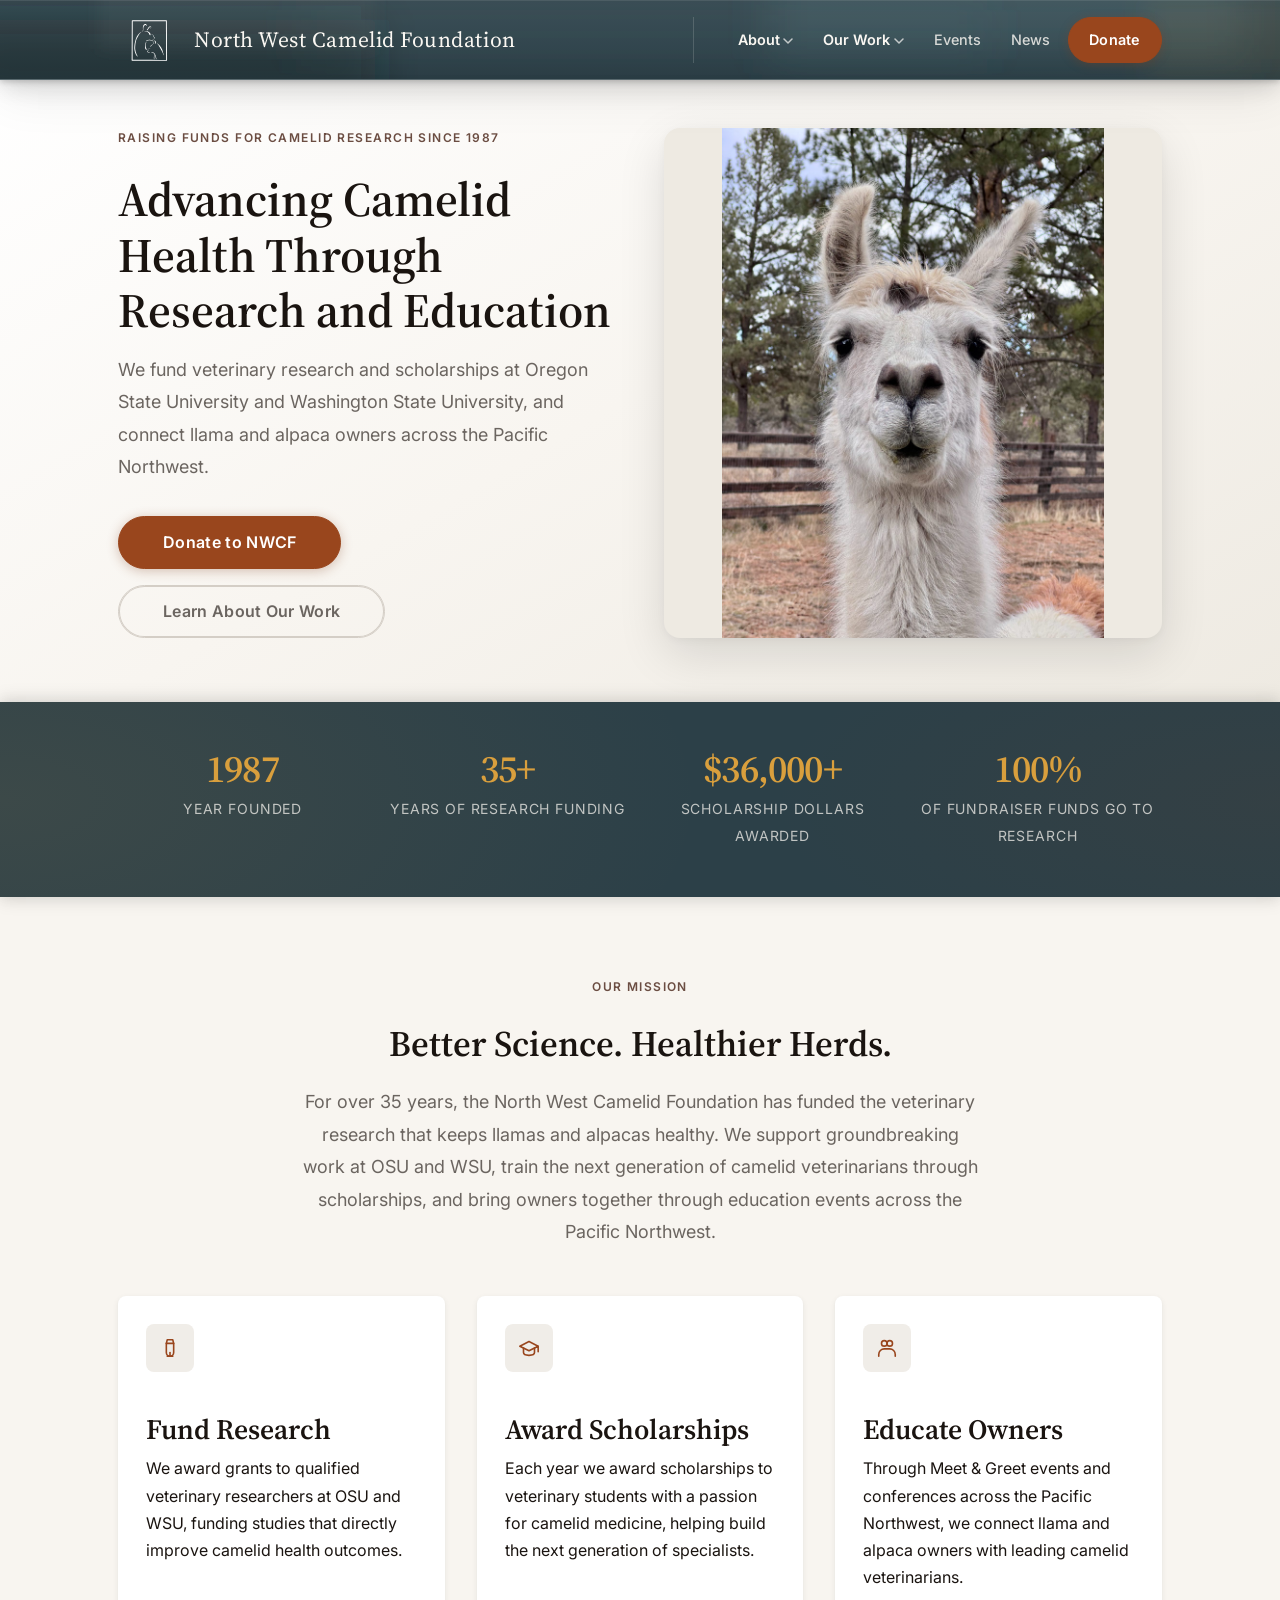
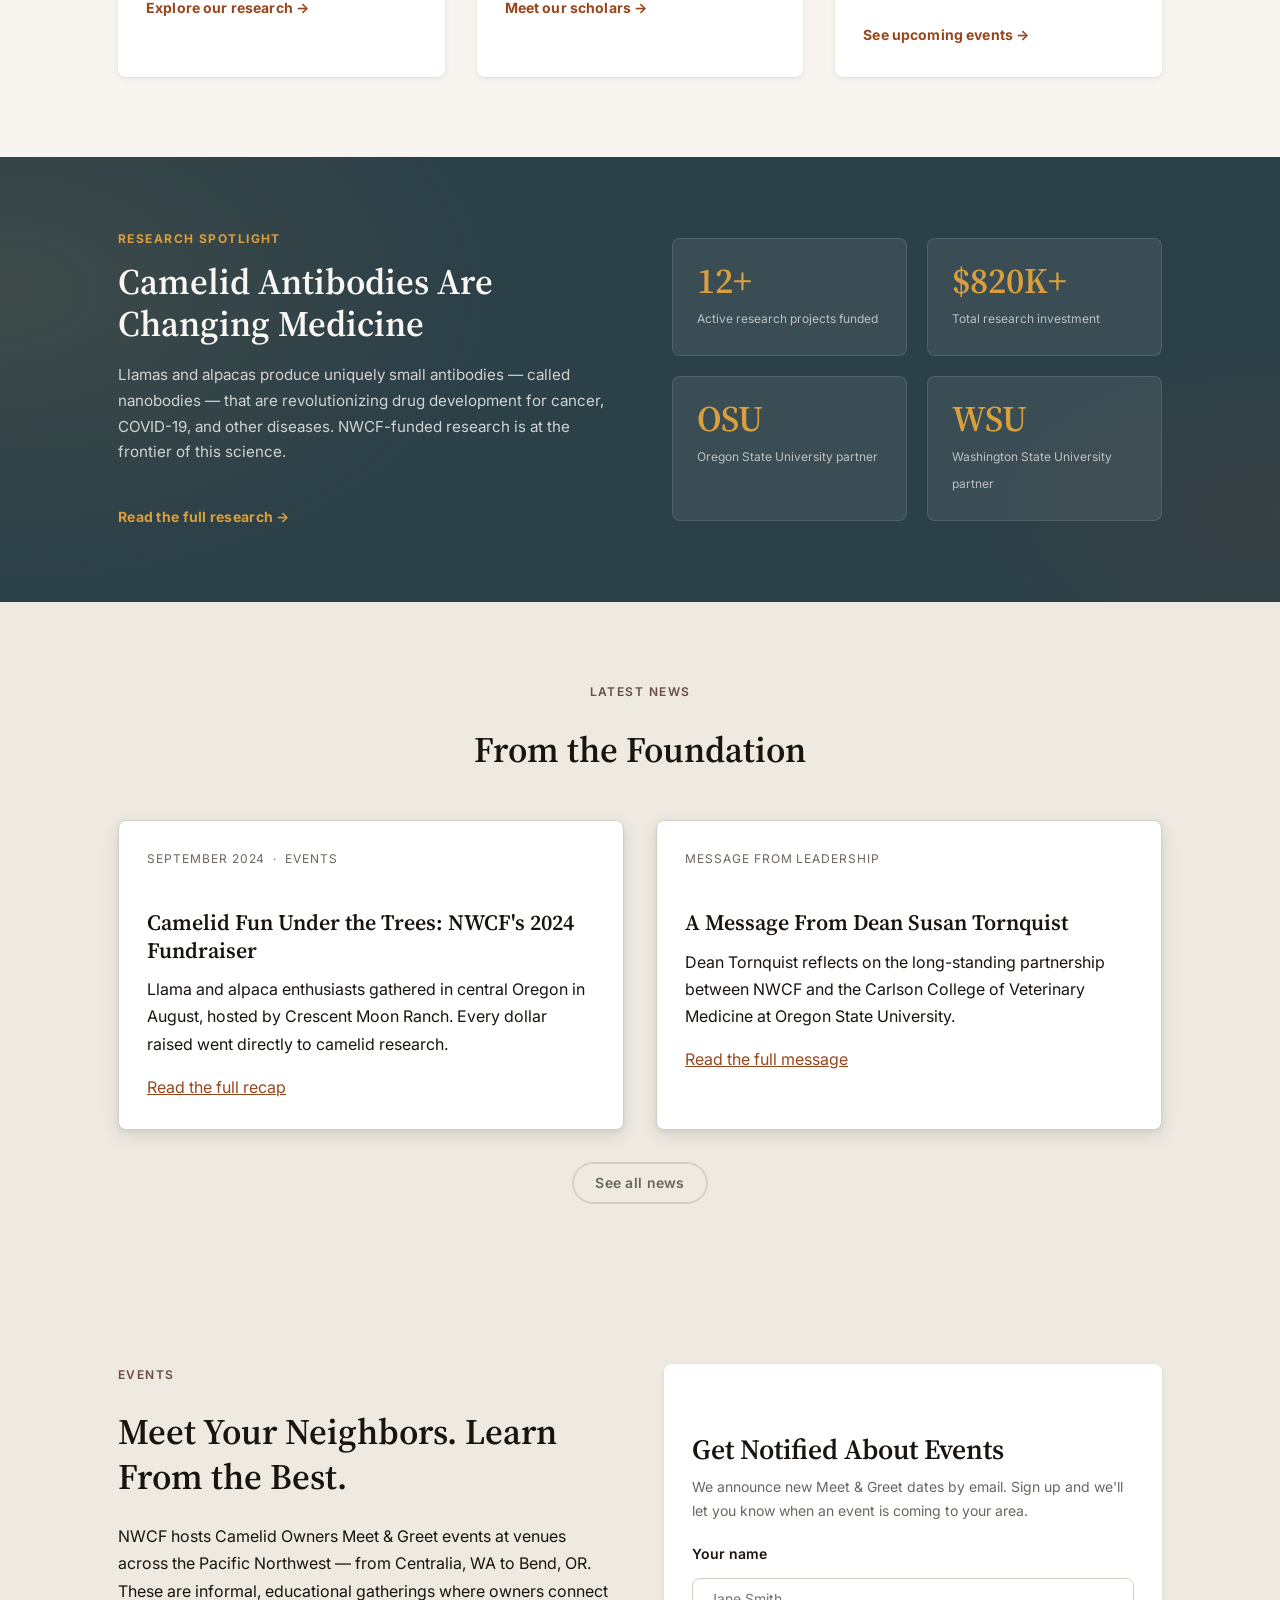
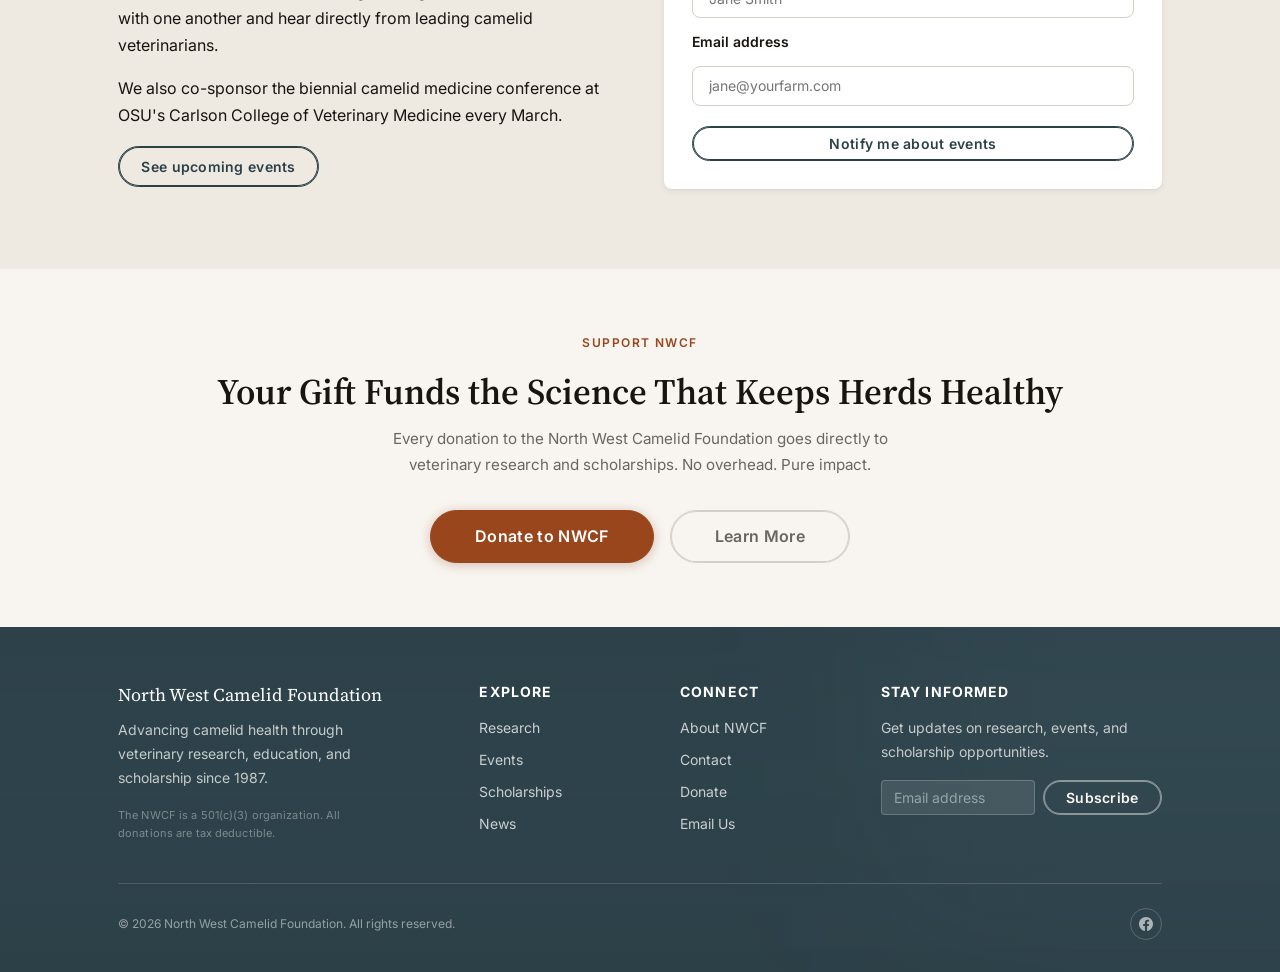
==== index.html @ 565944d1 "Testimonial: uniform light text color; sync CSS version to brown136 - cite color: #99461D → rgba(250" ====
<!DOCTYPE html>
<html lang="en">
<head>
  <meta charset="UTF-8">
  <link rel="icon" type="image/svg+xml" href="favicon.svg">
  <link rel="icon" type="image/x-icon" href="favicon.ico">
  <link rel="apple-touch-icon" sizes="180x180" href="apple-touch-icon.png">
  <meta name="viewport" content="width=device-width, initial-scale=1.0">
  <link rel="preconnect" href="https://fonts.googleapis.com">
  <link rel="preconnect" href="https://fonts.gstatic.com" crossorigin>
  <link href="https://fonts.googleapis.com/css2?family=Inter:wght@400;500;600;700&family=Source+Serif+4:ital,opsz,wght@0,8..60,400;0,8..60,600;0,8..60,700;1,8..60,400&display=swap" rel="stylesheet">
  <meta name="description" content="The North West Camelid Foundation funds veterinary research and scholarships to advance the health and well-being of llamas and alpacas. Supporting OSU and WSU since 1987.">
  <title>North West Camelid Foundation — Advancing Camelid Health Since 1987</title>
  <link rel="stylesheet" href="css/styles-v2.css?v=brown136">
</head>
<body>

  <!-- ===================== HEADER ===================== -->
  <header class="site-header">
    <div class="container">
      <div class="header-inner">
        <a href="index.html" class="site-logo" aria-label="North West Camelid Foundation — home">
          <img src="images/nwcfLogo-nav.svg" alt="North West Camelid Foundation" class="logo-img">
          <span class="logo-text">North West Camelid Foundation</span>
        </a>
        <button class="nav-toggle" aria-label="Open navigation menu" aria-expanded="false" aria-controls="main-nav">
          <span></span><span></span><span></span>
        </button>
                        <nav class="main-nav" id="main-nav" aria-label="Main navigation">
          <ul>
            <li class="has-dropdown">
              <a href="#" aria-haspopup="true" aria-expanded="false">About</a>
              <ul class="dropdown">
                <li><a href="about.html">About NWCF</a></li>
                <li><a href="leadership.html">Leadership</a></li>
                <li><a href="contact.html">Contact</a></li>
              </ul>
            </li>
            <li class="has-dropdown">
              <a href="#" aria-haspopup="true" aria-expanded="false">Our Work</a>
              <ul class="dropdown">
                <li><a href="research.html">Research</a></li>
                <li><a href="scholarships.html">Scholarships</a></li>
              </ul>
            </li>
            <li><a href="events.html">Events</a></li>
            <li><a href="news.html">News</a></li>
            <li class="nav-donate"><a href="donate.html">Donate</a></li>
          </ul>
        </nav>
      </div>
    </div>
  </header>

  <main>

    <!-- ===================== HERO ===================== -->
    <section class="hero" aria-labelledby="hero-heading">
      <div class="container">
        <div class="hero-inner">
          <div class="hero-content">
            <span class="section-label">Raising Funds for Camelid Research Since 1987</span>
            <h1 id="hero-heading">Advancing Camelid Health Through Research and Education</h1>
            <p class="lead">We fund veterinary research and scholarships at Oregon State University and Washington State University, and connect llama and alpaca owners across the Pacific Northwest.</p>
            <div class="btn-group">
              <a href="donate.html" class="btn btn-donate btn-lg">Donate to NWCF</a>
              <a href="research.html" class="btn btn-secondary btn-lg">Learn About Our Work</a>
            </div>
          </div>
          <div class="hero-media">
            <img
              src="images/llama-portrait.jpg"
              alt="A white llama gazing toward the camera in a Pacific Northwest pasture — one of the animals NWCF-funded research helps protect"
              loading="eager">
          </div>
        </div>
      </div>
    </section>

    <!-- ===================== IMPACT BAR ===================== -->
    <section class="impact-bar" aria-label="Foundation impact">
      <div class="container">
        <div class="impact-stats">
          <div class="impact-stat">
            <strong>1987</strong>
            <span>Year founded</span>
          </div>
          <div class="impact-stat">
            <strong>35+</strong>
            <span>Years of research funding</span>
          </div>
          <div class="impact-stat">
            <strong>$36,000+</strong>
            <span>Scholarship dollars awarded</span>
          </div>
          <div class="impact-stat">
            <strong>100%</strong>
            <span>Of fundraiser funds go to research</span>
          </div>
        </div>
      </div>
    </section>

    <!-- ===================== MISSION ===================== -->
    <section class="section" aria-labelledby="mission-heading">
      <div class="container">
        <div class="section-header">
          <span class="section-label">Our Mission</span>
          <h2 id="mission-heading">Better Science. Healthier Herds.</h2>
          <p class="lead">For over 35 years, the North West Camelid Foundation has funded the veterinary research that keeps llamas and alpacas healthy. We support groundbreaking work at OSU and WSU, train the next generation of camelid veterinarians through scholarships, and bring owners together through education events across the Pacific Northwest.</p>
        </div>
        <div class="grid-3">
          <div class="card">
            <div class="card-icon" aria-hidden="true"><svg width="22" height="22" viewBox="0 0 24 24" fill="none" stroke="currentColor" stroke-width="1.75" stroke-linecap="round" stroke-linejoin="round" aria-hidden="true"><path d="M9 3h6l1 4H8L9 3z"/><path d="M8 7v10a4 4 0 0 0 8 0V7"/><line x1="12" y1="17" x2="12" y2="21"/><line x1="9" y1="21" x2="15" y2="21"/></svg></div>
            <h3>Fund Research</h3>
            <p>We award grants to qualified veterinary researchers at OSU and WSU, funding studies that directly improve camelid health outcomes.</p>
            <a href="research.html" class="card-link">Explore our research →</a>
          </div>
          <div class="card">
            <div class="card-icon" aria-hidden="true"><svg width="22" height="22" viewBox="0 0 24 24" fill="none" stroke="currentColor" stroke-width="1.75" stroke-linecap="round" stroke-linejoin="round" aria-hidden="true"><path d="M22 10v6M2 10l10-5 10 5-10 5z"/><path d="M6 12v5c0 2 2 3 6 3s6-1 6-3v-5"/></svg></div>
            <h3>Award Scholarships</h3>
            <p>Each year we award scholarships to veterinary students with a passion for camelid medicine, helping build the next generation of specialists.</p>
            <a href="scholarships.html" class="card-link">Meet our scholars →</a>
          </div>
          <div class="card">
            <div class="card-icon" aria-hidden="true"><svg width="22" height="22" viewBox="0 0 24 24" fill="none" stroke="currentColor" stroke-width="1.75" stroke-linecap="round" stroke-linejoin="round" aria-hidden="true"><circle cx="9" cy="7" r="3"/><circle cx="15" cy="7" r="3"/><path d="M3 21v-2a6 6 0 0 1 6-6h6a6 6 0 0 1 6 6v2"/></svg></div>
            <h3>Educate Owners</h3>
            <p>Through Meet &amp; Greet events and conferences across the Pacific Northwest, we connect llama and alpaca owners with leading camelid veterinarians.</p>
            <a href="events.html" class="card-link">See upcoming events →</a>
          </div>
        </div>
      </div>
    </section>

    <!-- ===================== RESEARCH SPOTLIGHT ===================== -->
    <section class="feature-section" aria-labelledby="spotlight-heading">
      <div class="container">
        <div class="feature-inner">
          <div>
            <span class="feature-eyebrow">Research Spotlight</span>
            <h2 id="spotlight-heading">Camelid Antibodies Are Changing Medicine</h2>
            <p>Llamas and alpacas produce uniquely small antibodies — called nanobodies — that are revolutionizing drug development for cancer, COVID-19, and other diseases. NWCF-funded research is at the frontier of this science.</p>
            <a href="research.html" class="learn-link">Read the full research →</a>
          </div>
          <div class="feature-stat-grid">
            <div class="feature-stat"><strong>12+</strong><span>Active research projects funded</span></div>
            <div class="feature-stat"><strong>$820K+</strong><span>Total research investment</span></div>
            <div class="feature-stat"><strong>OSU</strong><span>Oregon State University partner</span></div>
            <div class="feature-stat"><strong>WSU</strong><span>Washington State University partner</span></div>
          </div>
        </div>
      </div>
    </section>

    <!-- ===================== LATEST NEWS ===================== -->
    <section class="section section--bg" aria-labelledby="news-heading">
      <div class="container">
        <div class="section-header">
          <span class="section-label">Latest News</span>
          <h2 id="news-heading">From the Foundation</h2>
        </div>
        <div class="grid-2">
          <article class="news-card">
            <div class="news-card-body">
              <p class="news-card-meta">September 2024 &nbsp;·&nbsp; Events</p>
              <h3>Camelid Fun Under the Trees: NWCF's 2024 Fundraiser</h3>
              <p>Llama and alpaca enthusiasts gathered in central Oregon in August, hosted by Crescent Moon Ranch. Every dollar raised went directly to camelid research.</p>
              <a href="news.html">Read the full recap</a>
            </div>
          </article>
          <article class="news-card">
            <div class="news-card-body">
              <p class="news-card-meta">Message from Leadership</p>
              <h3>A Message From Dean Susan Tornquist</h3>
              <p>Dean Tornquist reflects on the long-standing partnership between NWCF and the Carlson College of Veterinary Medicine at Oregon State University.</p>
              <a href="news.html">Read the full message</a>
            </div>
          </article>
        </div>
        <div class="text-center" style="margin-top:2rem;">
          <a href="news.html" class="btn btn-secondary">See all news</a>
        </div>
      </div>
    </section>

    <!-- ===================== EVENTS TEASER ===================== -->
    <section class="section section--panel" aria-labelledby="events-heading">
      <div class="container">
        <div class="grid-2" style="align-items:center; gap:3rem;">
          <div>
            <span class="section-label">Events</span>
            <h2 id="events-heading">Meet Your Neighbors. Learn From the Best.</h2>
            <p>NWCF hosts Camelid Owners Meet &amp; Greet events at venues across the Pacific Northwest — from Centralia, WA to Bend, OR. These are informal, educational gatherings where owners connect with one another and hear directly from leading camelid veterinarians.</p>
            <p>We also co-sponsor the biennial camelid medicine conference at OSU's Carlson College of Veterinary Medicine every March.</p>
            <div class="btn-group">
              <a href="events.html" class="btn btn-primary">See upcoming events</a>
            </div>
          </div>
          <div class="card">
            <h3>Get Notified About Events</h3>
            <p class="text-muted" style="font-size:0.875rem; margin-bottom:1.25rem;">We announce new Meet &amp; Greet dates by email. Sign up and we'll let you know when an event is coming to your area.</p>
            <form action="#" method="post" aria-label="Event notifications signup">
              <div style="display:flex; flex-direction:column; gap:0.75rem;">
                <label for="signup-name" style="font-size:0.875rem; font-weight:600;">Your name</label>
                <input type="text" id="signup-name" name="name" placeholder="Jane Smith" style="padding:0.65rem 1rem; border:1px solid var(--border); border-radius:var(--radius-md); font-family:inherit; font-size:0.875rem; color:var(--text); background:var(--white);">
                <label for="signup-email" style="font-size:0.875rem; font-weight:600;">Email address</label>
                <input type="email" id="signup-email" name="email" placeholder="jane@yourfarm.com" style="padding:0.65rem 1rem; border:1px solid var(--border); border-radius:var(--radius-md); font-family:inherit; font-size:0.875rem; color:var(--text); background:var(--white);">
                <button type="submit" class="btn btn-primary" style="margin-top:0.5rem;">Notify me about events</button>
              </div>
            </form>
          </div>
        </div>
      </div>
    </section>

    <!-- ===================== CTA BAND ===================== -->
    <section class="cta-band cta-band--light" aria-labelledby="donate-heading">
      <div class="container">
        <span class="section-label">Support NWCF</span>
        <h2 id="donate-heading">Your Gift Funds the Science That Keeps Herds Healthy</h2>
        <p>Every donation to the North West Camelid Foundation goes directly to veterinary research and scholarships. No overhead. Pure impact.</p>
        <div class="cta-buttons">
          <a href="donate.html" class="btn btn-donate btn-lg">Donate to NWCF</a>
          <a href="about.html" class="btn btn-secondary btn-lg">Learn More</a>
        </div>
      </div>
    </section>

  </main>

  <!-- ===================== FOOTER ===================== -->
  <footer class="site-footer" aria-label="Site footer">
    <div class="container">
      <div class="site-footer__top">

        <div class="site-footer__brand">
          <div class="site-footer__logo">North West Camelid Foundation</div>
          <p class="site-footer__text">
            Advancing camelid health through veterinary research,
            education, and scholarship since 1987.
          </p>
          <p class="site-footer__text site-footer__text--legal">The NWCF is a 501(c)(3) organization. All donations are tax deductible.</p>
        </div>

        <div>
          <h3 class="site-footer__heading">Explore</h3>
          <nav class="site-footer__nav" aria-label="Footer explore">
            <a href="research.html">Research</a>
            <a href="events.html">Events</a>
            <a href="scholarships.html">Scholarships</a>
            <a href="news.html">News</a>
          </nav>
        </div>

        <div>
          <h3 class="site-footer__heading">Connect</h3>
          <div class="site-footer__meta">
            <a href="about.html">About NWCF</a>
            <a href="contact.html">Contact</a>
            <a href="donate.html">Donate</a>
            <a href="mailto:info@NWCamelidFoundation.org">Email Us</a>
          </div>
        </div>

        <div class="site-footer__signup">
          <h3 class="site-footer__heading">Stay informed</h3>
          <p class="site-footer__text">Get updates on research, events, and scholarship opportunities.</p>
          <form class="site-footer__form" action="#" method="post">
            <input class="site-footer__input" type="email" name="email" placeholder="Email address" aria-label="Email address" />
            <button class="btn btn-light" type="submit">Subscribe</button>
          </form>
        </div>

      </div>
      <div class="site-footer__bottom">
        <div class="site-footer__copyright">
          &copy; 2026 North West Camelid Foundation. All rights reserved.
        </div>
        <div class="site-footer__social">
          <a href="https://www.facebook.com/NWCamelids" aria-label="Facebook" target="_blank" rel="noopener noreferrer">
            <svg xmlns="http://www.w3.org/2000/svg" viewBox="0 0 24 24" width="14" height="14" fill="currentColor" aria-hidden="true">
              <path d="M24 12.073C24 5.405 18.627 0 12 0S0 5.405 0 12.073C0 18.1 4.388 23.094 10.125 24v-8.437H7.078v-3.49h3.047V9.413c0-3.026 1.791-4.697 4.533-4.697 1.312 0 2.686.236 2.686.236v2.97h-1.513c-1.491 0-1.956.93-1.956 1.886v2.264h3.328l-.532 3.49h-2.796V24C19.612 23.094 24 18.1 24 12.073z"/>
            </svg>
          </a>
        </div>
      </div>
    </div>
  </footer>

  <script src="js/main.js?v=brown95"></script>
</body>
</html>
---- css/styles-v2.css ----
/* ============================================================
   North West Camelid Foundation — Shared Stylesheet
   ============================================================ */

/* ------------------------------------------------------------
   1. Custom Properties
   ------------------------------------------------------------ */
:root {
  /* === Brand Colors === */
  --brown:       #2C4048;   /* Primary dark — nav, footer, dark anchor sections */
  --green:       #7D5C50;   /* Warm brown — reserved */
  --green-dark:  #6B4D42;   /* Warm brown hover */
  --terra:       #99461D;   /* Terracotta — primary accent, filled CTAs */
  --terra-light: #F0EDE8;   /* Terracotta tint — icon backgrounds */
  --gold:        #D99F3D;   /* Warm gold — accents on dark surfaces */

  /* === Surface Colors === */
  --bg:          #F8F5F0;   /* Body background — warm parchment */
  --surface:     #FFFFFF;   /* Card / form surface */
  --panel:       #EEEAE2;   /* Panel sections — warm stone */
  --white:       #FFFFFF;   /* White surface */

  /* === Text Colors === */
  --text:        #1A1410;   /* Headings + body — warm near-black */
  --muted:       #6B6560;   /* Supporting copy — warm muted */
  --light:       #FAF7F2;   /* Text on dark backgrounds */

  /* === Structure === */
  --border:      #D4CEC6;   /* Cards, dividers — warm border */

  /* === Typography === */
  --font-heading: 'Source Serif 4', Georgia, serif;
  --font-body:    'Inter', system-ui, -apple-system, sans-serif;

  /* === Scale === */
  --size-xs:   0.75rem;
  --size-sm:   0.875rem;
  --size-base: 1rem;
  --size-md:   1.125rem;
  --size-lg:   1.375rem;
  --size-xl:   1.75rem;
  --size-2xl:  2.25rem;
  --size-3xl:  3rem;

  --radius-sm: 4px;
  --radius-md: 8px;
  --radius-lg: 16px;

  --shadow-sm: 0 1px 2px rgba(35,36,39,0.04), 0 2px 6px rgba(35,36,39,0.07);
  --shadow-md: 0 2px 4px rgba(35,36,39,0.05), 0 6px 18px rgba(35,36,39,0.11);
  --shadow-lg: 0 4px 8px rgba(35,36,39,0.06), 0 14px 36px rgba(35,36,39,0.14);
  --shadow-xl: 0 8px 16px rgba(35,36,39,0.08), 0 28px 56px rgba(35,36,39,0.18);

  --max-width:  1100px;
  --nav-height: 80px;
  --transition: 0.2s ease;
}

/* ------------------------------------------------------------
   2. Reset & Base
   ------------------------------------------------------------ */
*, *::before, *::after {
  box-sizing: border-box;
  margin: 0;
  padding: 0;
}

html {
  scroll-behavior: smooth;
  font-size: 16px;
}

body {
  font-family: var(--font-body);
  font-size: var(--size-base);
  color: var(--text);
  background-color: var(--bg);
  line-height: 1.7;
  -webkit-font-smoothing: antialiased;
}

img {
  display: block;
  max-width: 100%;
  height: auto;
}

a {
  color: var(--terra);
  text-decoration: underline;
  transition: color var(--transition);
}

a:hover {
  color: var(--brown);
}

a:focus-visible {
  outline: 2px solid var(--terra);
  outline-offset: 2px;
  border-radius: var(--radius-sm);
}

ul, ol {
  list-style: none;
}

/* ------------------------------------------------------------
   3. Typography
   ------------------------------------------------------------ */
h1, h2, h3, h4, h5, h6 {
  font-family: var(--font-heading);
  color: var(--text);
  line-height: 1.25;
  font-weight: 600;
}

h1 { font-size: var(--size-3xl); line-height: 1.15; margin-bottom: 1.75rem; }
h2 { font-size: var(--size-2xl); margin-bottom: 1.5rem; }
h3 { font-size: var(--size-xl); margin-top: 2.5rem; margin-bottom: 1.5rem; }
h4 { font-size: var(--size-lg); font-weight: 500; margin-top: 1.5rem; margin-bottom: 1.25rem; }

p { margin-bottom: 1rem; }
p:last-child { margin-bottom: 0; }

.lead {
  font-size: var(--size-md);
  color: var(--muted);
  line-height: 1.8;
}

.section-label {
  display: block;
  font-size: var(--size-xs);
  font-weight: 600;
  letter-spacing: 0.12em;
  text-transform: uppercase;
  color: var(--green-dark);
  margin-bottom: 1.5rem;
}

blockquote {
  border-left: 3px solid var(--border);
  padding-left: 1.25rem;
  font-style: italic;
  color: var(--muted);
  margin: 1.5rem 0;
}

/* ------------------------------------------------------------
   4. Layout Utilities
   ------------------------------------------------------------ */
.container {
  max-width: var(--max-width);
  margin-inline: auto;
  padding-inline: 1.75rem;
}

.section {
  padding-block: 5rem;
}

.section--bg      { background: var(--panel); }
.section--white   { background: var(--white); }
.section--panel   { background: var(--panel); }
.section--brown   { position: relative; background: var(--brown); overflow: hidden; }

.section--brown h2,
.section--brown h3,
.section--brown h4 { color: var(--light); }
.section--brown p,
.section--brown .lead { color: rgba(250,248,245,0.85); }
.section--brown .section-label { color: var(--gold); }

.section--brown::before {
  content: '';
  position: absolute;
  inset: 0;
  background: radial-gradient(ellipse 80% 160% at 0% 50%, rgba(168,134,76,0.10) 0%, transparent 55%);
  pointer-events: none;
  z-index: 0;
}

.section--brown::after {
  content: '';
  position: absolute;
  inset: 0;
  background: radial-gradient(ellipse 50% 80% at 100% 50%, rgba(130,62,29,0.08) 0%, transparent 50%);
  pointer-events: none;
  z-index: 0;
}

.section--brown .container {
  position: relative;
  z-index: 1;
}

.section-header {
  text-align: center;
  max-width: 680px;
  margin-inline: auto;
  margin-bottom: 3rem;
}

.section-header h2 {
  margin-bottom: 1.25rem;
}

.grid-2 {
  display: grid;
  grid-template-columns: 1fr 1fr;
  gap: 2rem;
}

/* Asymmetric content + sidebar layout (e.g. events fundraiser section) */
.grid-prose-sidebar {
  display: grid;
  grid-template-columns: 3fr 2fr;
  gap: 3.5rem;
  align-items: start;
}

.grid-3 {
  display: grid;
  grid-template-columns: repeat(3, 1fr);
  gap: 2rem;
}

.flex-center {
  display: flex;
  align-items: center;
  justify-content: center;
}

.flex-between {
  display: flex;
  align-items: center;
  justify-content: space-between;
}

.text-center { text-align: center; }
.text-muted  { color: var(--muted); }

.sr-only {
  position: absolute;
  width: 1px;
  height: 1px;
  padding: 0;
  margin: -1px;
  overflow: hidden;
  clip: rect(0,0,0,0);
  white-space: nowrap;
  border: 0;
}

/* ------------------------------------------------------------
   5. Buttons
   ------------------------------------------------------------ */
.btn {
  display: inline-block;
  padding: 0.5rem 1.4rem;
  border-radius: 100px;
  font-family: var(--font-body);
  font-size: var(--size-sm);
  font-weight: 600;
  letter-spacing: 0.02em;
  text-decoration: none;
  cursor: pointer;
  transition: background-color var(--transition), color var(--transition), border-color var(--transition), box-shadow var(--transition), transform var(--transition);
  border: 1.5px solid transparent;
}

.btn:focus-visible {
  outline: 2px solid var(--terra);
  outline-offset: 3px;
}

/* Outline — dark slate. Default for most buttons on light backgrounds. */
.btn-primary {
  background: transparent;
  color: var(--brown);
  border-color: var(--brown);
  box-shadow: inset 0 0 0 1px var(--brown);
}

.btn-primary:hover {
  background: var(--brown);
  color: var(--light);
  transform: translateY(-1px);
}

/* Outline — muted secondary. Sits alongside a primary action. */
.btn-secondary {
  background: transparent;
  color: var(--muted);
  border-color: var(--border);
  box-shadow: inset 0 0 0 1px var(--border);
}

.btn-secondary:hover {
  border-color: var(--brown);
  color: var(--brown);
  box-shadow: inset 0 0 0 1px var(--brown);
}

/* Filled — terracotta. Consistent donate button across all contexts. */
.btn-donate {
  background: var(--terra);
  color: white;
  border-color: var(--terra);
  box-shadow: 0 2px 12px rgba(130,62,29,0.30);
}

.btn-donate:hover {
  background: #6D3318;
  border-color: #6D3318;
  box-shadow: 0 4px 18px rgba(130,62,29,0.40);
  transform: translateY(-1px);
}

/* Filled — terracotta. Reserved for the primary donate CTA section only. */
.btn-filled {
  background: var(--terra);
  color: white;
  border-color: var(--terra);
  box-shadow: 0 2px 12px rgba(130,62,29,0.30);
}

.btn-filled:hover {
  background: #6D3318;
  border-color: #6D3318;
  box-shadow: 0 4px 18px rgba(130,62,29,0.40);
  transform: translateY(-1px);
}

/* Light outline — for buttons sitting on dark backgrounds */
.btn-light {
  background: transparent;
  color: var(--light);
  border-color: rgba(250,247,242,0.45);
  box-shadow: inset 0 0 0 1px rgba(250,247,242,0.45);
}

.btn-light:hover {
  background: rgba(250,247,242,0.12);
  border-color: rgba(250,247,242,0.7);
}

.btn-lg {
  padding: 0.75rem 2.75rem;
  font-size: var(--size-base);
}

.btn-group {
  display: flex;
  gap: 1rem;
  flex-wrap: wrap;
  align-items: center;
}

/* ------------------------------------------------------------
   6. Header & Navigation
   ------------------------------------------------------------ */
.site-header {
  background-color: var(--brown);
  background-image:
    linear-gradient(180deg, rgba(255,255,255,0.06) 0%, rgba(0,0,0,0.07) 100%),
    url('../images/color-panels.svg');
  background-repeat: no-repeat, no-repeat;
  background-size: 100%, cover;
  border-bottom: 1px solid rgba(250,248,245,0.22);
  position: sticky;
  top: 0;
  z-index: 100;
  height: var(--nav-height);
  box-shadow:
    inset 0 1px 0 rgba(255,255,255,0.09),
    0 2px 6px rgba(0,0,0,0.18),
    0 6px 24px rgba(0,0,0,0.15),
    0 16px 48px rgba(0,0,0,0.07);
}


.header-inner {
  display: flex;
  align-items: center;
  justify-content: space-between;
  height: var(--nav-height);
  gap: 1rem;
  position: relative;
  z-index: 1;
}

/* Logo */
.site-logo {
  display: flex;
  align-items: center;
  gap: 0.875rem;
  text-decoration: none;
  flex-shrink: 0;
}

.logo-img {
  width: 62px;
  height: 62px;
  object-fit: contain;
}

.logo-fallback {
  width: 48px;
  height: 48px;
  background: rgba(250,248,245,0.18);
  border-radius: 50%;
  display: flex;
  align-items: center;
  justify-content: center;
  color: white;
  font-family: var(--font-heading);
  font-size: 1.25rem;
  flex-shrink: 0;
}

.logo-text {
  font-family: var(--font-heading);
  font-size: 1.35rem;
  letter-spacing: 0.025em;
  color: var(--light);
  line-height: 1.2;
  white-space: nowrap;
}

/* Main Nav */
.main-nav {
  border-left: 1px solid rgba(250,248,245,0.16);
  padding-left: 2rem;
}

.main-nav > ul {
  display: flex;
  align-items: center;
  gap: 0.375rem;
}

.main-nav a {
  display: block;
  padding: 0.4rem 0.75rem;
  font-size: 0.9rem;
  font-weight: 500;
  color: var(--light);
  text-decoration: none;
  border-radius: var(--radius-sm);
  transition: color var(--transition), background-color var(--transition), opacity var(--transition);
}

.main-nav a:hover {
  color: var(--light);
  background: rgba(250,248,245,0.11);
}

/* Primary nav items (with dropdowns) feel solid; standalone items slightly recede */
.main-nav > ul > li.has-dropdown > a {
  font-weight: 600;
}

.main-nav > ul > li:not(.has-dropdown):not(.nav-donate) > a {
  opacity: 0.82;
}

.main-nav > ul > li:not(.has-dropdown):not(.nav-donate) > a:hover {
  opacity: 1;
}

.main-nav a.active {
  color: var(--light);
  font-weight: 600;
  background: rgba(250,248,245,0.12);
  text-decoration: none;
}

.main-nav .nav-donate a {
  background: var(--terra);
  color: white;
  border: 1.5px solid var(--terra);
  box-shadow: 0 2px 10px rgba(130,62,29,0.35);
  border-radius: 100px;
  padding: 0.58rem 1.3rem;
  font-weight: 600;
  letter-spacing: 0.01em;
  opacity: 1;
}

.main-nav .nav-donate a:hover {
  background: #6D3318;
  border-color: #6D3318;
  box-shadow: 0 4px 14px rgba(130,62,29,0.45);
  color: white;
}

/* Dropdowns */
.has-dropdown {
  position: relative;
}

.has-dropdown > a::after {
  content: '';
  display: inline-block;
  width: 10px;
  height: 6px;
  margin-left: 0.2rem;
  vertical-align: middle;
  background-image: url("data:image/svg+xml,%3Csvg xmlns='http://www.w3.org/2000/svg' width='10' height='6' viewBox='0 0 10 6'%3E%3Cpath d='M1 1l4 4 4-4' stroke='%23FAF8F5' stroke-opacity='0.72' stroke-width='1.5' stroke-linecap='round' stroke-linejoin='round' fill='none'/%3E%3C/svg%3E");
  background-repeat: no-repeat;
  background-position: center;
  transition: transform 0.2s ease;
}

.has-dropdown.js-open > a::after,
.has-dropdown.kb-open > a::after {
  transform: rotate(180deg);
}

.dropdown {
  display: none;
  position: absolute;
  top: 100%;
  left: 0;
  background: var(--brown);
  border-radius: 0 var(--radius-md) var(--radius-md) var(--radius-md);
  border: 1px solid rgba(250,248,245,0.15);
  min-width: 190px;
  box-shadow: 0 8px 24px rgba(0,0,0,0.22);
  z-index: 200;
  flex-direction: column;
  overflow: hidden;
}

/* Desktop only.
   .js-open   — mouse users (set/cleared by JS mouseenter/mouseleave).
   .kb-open   — keyboard users (set by JS on Enter/ArrowDown, cleared on
                next mouseenter or Tab-out). */
@media (min-width: 721px) {
  .has-dropdown.js-open .dropdown,
  .has-dropdown.kb-open .dropdown {
    display: flex;
  }
}

.dropdown li {
  width: 100%;
}

.dropdown a {
  display: block;
  padding: 0.7rem 1.1rem;
  font-size: var(--size-sm);
  color: rgba(250,248,245,0.9);
  text-decoration: none;
  border-radius: 0;
  white-space: nowrap;
  border-bottom: 1px solid rgba(250,248,245,0.08);
  transition: background-color var(--transition), color var(--transition);
}

.dropdown li:last-child a {
  border-bottom: none;
}

.dropdown a:hover {
  background: rgba(250,248,245,0.14);
  color: var(--light);
}

/* Active page link inside a dropdown: highlight with bg instead of underline */
.dropdown a.active {
  text-decoration: none;
  background: rgba(250,248,245,0.1);
  font-weight: 600;
  color: var(--light);
}

/* Parent link gets active indicator when a child page is current */
.has-dropdown.active-parent > a {
  font-weight: 600;
  text-decoration: underline;
  text-decoration-thickness: 2px;
  text-underline-offset: 4px;
}

/* Hamburger */
.nav-toggle {
  display: none;
  flex-direction: column;
  justify-content: center;
  gap: 5px;
  width: 40px;
  height: 40px;
  background: none;
  border: none;
  cursor: pointer;
  padding: 4px;
  border-radius: var(--radius-sm);
}

.nav-toggle:focus-visible {
  outline: 2px solid var(--light);
  outline-offset: 2px;
}

.nav-toggle span {
  display: block;
  width: 24px;
  height: 2px;
  background: var(--light);
  border-radius: 2px;
  transition: transform var(--transition), opacity var(--transition);
}

.nav-toggle[aria-expanded="true"] span:nth-child(1) {
  transform: translateY(7px) rotate(45deg);
}
.nav-toggle[aria-expanded="true"] span:nth-child(2) {
  opacity: 0;
}
.nav-toggle[aria-expanded="true"] span:nth-child(3) {
  transform: translateY(-7px) rotate(-45deg);
}

/* ------------------------------------------------------------
   7. Page Hero
   ------------------------------------------------------------ */
.page-hero {
  background-color: var(--surface);
  background-image: url("data:image/svg+xml,%3Csvg xmlns='http://www.w3.org/2000/svg' width='300' height='300'%3E%3Cfilter id='n'%3E%3CfeTurbulence type='fractalNoise' baseFrequency='0.75' numOctaves='4' stitchTiles='stitch'/%3E%3CfeColorMatrix type='saturate' values='0'/%3E%3C/filter%3E%3Crect width='300' height='300' filter='url(%23n)' opacity='0.08'/%3E%3C/svg%3E");
  background-repeat: repeat;
  background-size: 200px 200px;
  padding-block: 4.5rem;
  border-bottom: 1px solid var(--border);
}

.page-hero h1 {
  margin-bottom: 1.25rem;
  max-width: 720px;
}

.page-hero .lead {
  max-width: 640px;
}

/* Homepage Hero */
.hero {
  background: linear-gradient(150deg, #FFFFFF 0%, var(--bg) 50%, var(--panel) 100%);
  padding-block: 3rem 4rem;
}

.hero-inner {
  display: grid;
  grid-template-columns: 1fr 1fr;
  gap: 3rem;
  align-items: stretch;
}

.hero-content h1 {
  font-size: clamp(1.75rem, 4vw, var(--size-3xl));
  margin-bottom: 1rem;
}

.hero-content .lead {
  margin-bottom: 2rem;
}

.hero-stat-row {
  display: flex;
  gap: 2rem;
  margin-top: 2.5rem;
  padding-top: 2rem;
  border-top: 1px solid var(--border);
}

.hero-stat strong {
  display: block;
  font-size: var(--size-xl);
  font-family: var(--font-heading);
  color: var(--brown);
}

.hero-stat span {
  font-size: var(--size-sm);
  color: var(--muted);
}

.hero-media {
  position: relative;
  overflow: hidden;
  border-radius: var(--radius-lg);
  box-shadow: 0 2px 8px rgba(0,0,0,0.04), 0 16px 48px rgba(0,0,0,0.12);
  background: var(--panel);
  min-height: 320px;
}

.hero-media img {
  position: absolute;
  inset: 0;
  width: 100%;
  height: 100%;
  display: block;
  object-fit: contain;
  object-position: center center;
  border-radius: var(--radius-lg);
}

.hero-media iframe {
  display: block;
  width: 100%;
  aspect-ratio: 16 / 9;
  border: none;
}

/* Small floated inline photo (lower-quality images) */
.inline-photo-sm {
  float: right;
  width: 275px;
  margin: 0 0 1.25rem 1.75rem;
  border-radius: var(--radius-md);
  overflow: hidden;
  box-shadow: var(--shadow-sm);
  flex-shrink: 0;
}

.inline-photo-sm img {
  display: block;
  width: 100%;
  height: auto;
}

/* Inline article photo */
.article-photo {
  margin: 1.75rem 0;
  border-radius: var(--radius-lg);
  overflow: hidden;
  box-shadow: var(--shadow-md);
}

.article-photo img {
  display: block;
  width: 100%;
  max-height: 340px;
  object-fit: cover;
  object-position: center 25%;
}

/* 2-up photo grid inside articles */
.photo-grid-2 {
  display: grid;
  grid-template-columns: 1fr 1fr;
  gap: 0.75rem;
  margin: 1.75rem 0;
}

.photo-grid-2 figure {
  margin: 0;
  border-radius: var(--radius-lg);
  overflow: hidden;
  box-shadow: var(--shadow-md);
}

.photo-grid-2 img {
  display: block;
  width: 100%;
  height: 200px;
  object-fit: cover;
  object-position: center 20%;
}

/* Honorarium / artistic accent figure */
.honorarium-figure {
  margin: 2rem 0 0.5rem;
  display: flex;
  flex-direction: column;
  align-items: flex-start;
  gap: 0.5rem;
  max-width: 220px;
}

.honorarium-figure img {
  width: 100%;
  border-radius: var(--radius-md);
  box-shadow: var(--shadow-sm);
}

.honorarium-figure figcaption {
  font-size: var(--size-xs);
  color: var(--muted);
  line-height: 1.5;
  font-style: italic;
}

/* Honorarium page: image beside entries layout */
.honorarium-with-photo {
  display: grid;
  grid-template-columns: 220px 1fr;
  gap: 3rem;
  align-items: start;
  max-width: 900px;
  margin-inline: auto;
}

.honorarium-with-photo--reverse {
  grid-template-columns: 1fr 220px;
}

.honorarium-with-photo--reverse .honorarium-photo {
  order: 2;
}

.honorarium-with-photo--reverse .honorarium-list {
  order: 1;
}

.honorarium-photo img {
  position: sticky;
  top: 6rem;
}

@media (max-width: 720px) {
  .honorarium-with-photo,
  .honorarium-with-photo--reverse {
    grid-template-columns: 1fr;
  }
  .honorarium-photo img {
    position: static;
    max-height: 260px;
    width: 100%;
    object-fit: cover;
  }
  .honorarium-with-photo--reverse .honorarium-photo { order: 1; }
  .honorarium-with-photo--reverse .honorarium-list  { order: 2; }
}

/* Honorarium / Memorial entry list */
.honorarium-list {
  max-width: 780px;
  margin-inline: auto;
  display: flex;
  flex-direction: column;
  gap: 0;
}

.honorarium-entry {
  padding-block: 2rem;
  border-bottom: 1px solid var(--border);
}

.honorarium-entry:last-of-type {
  border-bottom: none;
  padding-bottom: 0;
}

.honorarium-entry__name {
  font-family: var(--font-heading);
  font-size: clamp(1.05rem, 2vw, 1.25rem);
  font-weight: 600;
  color: var(--brown);
  margin-top: 0;
  margin-bottom: 0.6rem;
}

.honorarium-entry p {
  margin: 0 0 0.5rem;
  color: var(--text);
  line-height: 1.75;
}

.honorarium-entry__attribution {
  font-size: var(--size-sm);
  color: var(--muted);
  font-style: italic;
  margin-top: 0.5rem !important;
}

.honorarium-attribution-footer {
  max-width: 780px;
  margin: 2rem auto 0;
  font-size: var(--size-sm);
  color: var(--muted);
  text-align: right;
}

/* Events photo banner */
.events-photo-banner {
  margin-bottom: 3rem;
  border-radius: var(--radius-lg);
  overflow: hidden;
  box-shadow: 0 2px 8px rgba(0,0,0,0.06), 0 16px 48px rgba(0,0,0,0.10);
  aspect-ratio: 21 / 9;
}

.events-photo-banner img {
  display: block;
  width: 100%;
  height: 100%;
  object-fit: cover;
  object-position: center 30%;
}

/* ------------------------------------------------------------
   8. Cards
   ------------------------------------------------------------ */
.card {
  background: var(--white);
  border-radius: var(--radius-md);
  padding: 1.75rem;
  box-shadow: var(--shadow-sm);
  transition: box-shadow var(--transition), transform var(--transition);
}

.card:hover {
  box-shadow: var(--shadow-lg);
  transform: translateY(-3px);
}

.card-icon {
  width: 48px;
  height: 48px;
  background: var(--terra-light);
  border-radius: var(--radius-md);
  display: flex;
  align-items: center;
  justify-content: center;
  margin-bottom: 1rem;
  font-size: 1.5rem;
  color: var(--terra);
}

.card h3 {
  margin-bottom: 0.5rem;
}

.card-link {
  display: inline-block;
  margin-top: 1rem;
  color: var(--terra);
  font-size: var(--size-sm);
  font-weight: 700;
  text-decoration: none;
  letter-spacing: 0.01em;
  transition: color var(--transition);
}

.card-link:hover {
  color: #6D3318;
  text-decoration: underline;
}

/* News Card */
.news-card {
  background: var(--white);
  border: 1px solid var(--border);
  border-radius: var(--radius-md);
  overflow: hidden;
  box-shadow: var(--shadow-md);
  transition: box-shadow var(--transition), transform var(--transition);
}

.news-card:hover {
  box-shadow: var(--shadow-lg);
  transform: translateY(-3px);
}

.news-card-body {
  padding: 1.75rem;
}

.news-card-meta {
  font-size: var(--size-xs);
  color: var(--muted);
  text-transform: uppercase;
  letter-spacing: 0.08em;
  margin-bottom: 0.5rem;
}

.news-card h3 {
  font-size: var(--size-lg);
  margin-bottom: 0.75rem;
}

.news-card-img {
  width: 100%;
  height: 200px;
  object-fit: cover;
}

/* Scholarship Card */
.scholar-card {
  background: var(--white);
  border: 1px solid var(--border);
  border-radius: var(--radius-md);
  transition: box-shadow var(--transition), transform var(--transition);
  padding: 2rem;
  box-shadow: var(--shadow-md);
}

.scholar-card:hover {
  box-shadow: var(--shadow-lg);
  transform: translateY(-3px);
}

.scholar-card-header {
  display: flex;
  align-items: flex-start;
  gap: 1rem;
  margin-bottom: 1.25rem;
}

.scholar-badge {
  background: var(--terra-light);
  color: var(--brown);
  padding: 0.25rem 0.75rem;
  border-radius: 20px;
  font-size: var(--size-xs);
  font-weight: 600;
  white-space: nowrap;
  flex-shrink: 0;
}

.scholar-card h3 {
  margin-bottom: 0.25rem;
}

.scholar-card .school {
  font-size: var(--size-sm);
  color: var(--muted);
}

.scholar-field {
  margin-bottom: 0.75rem;
}

.scholar-field strong {
  display: block;
  font-size: var(--size-xs);
  text-transform: uppercase;
  letter-spacing: 0.08em;
  color: var(--muted);
  margin-bottom: 0.2rem;
}

/* Team Card */
.team-card {
  text-align: center;
  padding: 1.5rem;
}

.team-avatar {
  width: 72px;
  height: 72px;
  background: var(--panel);
  border-radius: 50%;
  display: flex;
  align-items: center;
  justify-content: center;
  font-family: var(--font-heading);
  font-size: var(--size-xl);
  color: var(--brown);
  margin-inline: auto;
  margin-bottom: 1rem;
}

.team-photo {
  width: 160px;
  height: 160px;
  border-radius: 50%;
  object-fit: cover;
  object-position: top center;
  margin-inline: auto;
  margin-bottom: 1rem;
  display: block;
  border: 3px solid var(--panel);
  box-shadow: var(--shadow-sm);
}

/* ------------------------------------------------------------
   9. Impact / Stats Bar
   ------------------------------------------------------------ */
.impact-bar {
  position: relative;
  background: var(--brown);
  color: var(--light);
  padding-block: 3rem;
  border-top: none;
  border-bottom: none;
  box-shadow: 0 -4px 16px rgba(0,0,0,0.1), 0 4px 16px rgba(0,0,0,0.1);
  overflow: hidden;
}

.impact-bar::before {
  content: '';
  position: absolute;
  inset: 0;
  background: radial-gradient(ellipse 100% 300% at 0% 50%, rgba(168,134,76,0.13) 0%, transparent 55%);
  pointer-events: none;
}

.impact-bar::after {
  content: '';
  position: absolute;
  inset: 0;
  background: radial-gradient(ellipse 80% 200% at 100% 50%, rgba(130,62,29,0.09) 0%, transparent 50%);
  pointer-events: none;
}

.impact-bar h2,
.impact-bar h3 {
  color: var(--light);
}

.impact-stats {
  position: relative;
  z-index: 1;
  display: flex;
  justify-content: space-between;
  gap: 1rem;
  flex-wrap: nowrap;
}

.impact-stat {
  text-align: center;
  flex: 1 1 0;
  min-width: 0;
}

.impact-stat strong {
  display: block;
  font-family: var(--font-heading);
  font-size: clamp(1.75rem, 3vw, 2.75rem);
  font-weight: 600;
  line-height: 1;
  letter-spacing: -0.02em;
  margin-bottom: 0.4rem;
  color: var(--gold);
}

.impact-stat span {
  font-size: var(--size-sm);
  letter-spacing: 0.06em;
  text-transform: uppercase;
  opacity: 0.72;
}

/* ------------------------------------------------------------
   10. Quote / Testimonial
   ------------------------------------------------------------ */
.pull-quote {
  background: var(--panel);
  border-left: 4px solid var(--gold);
  border-radius: 0 var(--radius-md) var(--radius-md) 0;
  padding: 1.5rem 2rem;
  margin-block: 3.5rem;
}

.pull-quote p {
  font-family: var(--font-heading);
  font-size: var(--size-lg);
  font-style: italic;
  color: var(--text);
  margin-bottom: 0.75rem;
}

.pull-quote cite {
  font-size: var(--size-sm);
  color: var(--muted);
  font-style: normal;
}

/* Testimonial quote — used on dark (section--brown) backgrounds */
.testimonial-quote {
  max-width: 760px;
  margin-inline: auto;
  text-align: center;
  border: none;
  padding: 0;
}

/* Tighten vertical padding on testimonial sections */
.section--brown:has(.testimonial-quote) {
  padding-block: 2.75rem;
}

.testimonial-quote p {
  font-family: var(--font-heading);
  font-size: var(--size-base);
  font-style: italic;
  color: rgba(250, 248, 245, 0.95);
  line-height: 1.75;
  margin-bottom: 0;
}

.testimonial-quote cite {
  display: block;
  font-size: var(--size-sm);
  font-style: normal;
  color: rgba(250, 248, 245, 0.75);
  letter-spacing: 0.02em;
  margin-top: 1.25rem;
}

/* Light variant — same structure, for panel/white backgrounds */
.testimonial-quote--light p {
  color: var(--text);
}

.testimonial-quote--light cite {
  color: var(--muted);
}

/* Events hero: alpaca-at-fence fills column with no letterbox gaps */
.events-hero-img {
  width: 100%;
  height: 532px;
  object-fit: cover;
  object-position: center top;
  border-radius: 16px;
  box-shadow: var(--shadow-lg);
  display: block;
}

@media (max-width: 720px) {
  .events-hero-img { height: 260px; }
}

/* Events page hero: extra breathing room after h1 */
.events-page-hero h1 {
  margin-bottom: 1.5rem;
}

/* What to Expect — full-width event preview block */
.what-to-expect {
  background: var(--white);
  border-radius: var(--radius-md);
  padding: 2.5rem 3rem;
  margin-top: 2.5rem;
  border: 1px solid rgba(0,0,0,0.06);
  box-shadow: var(--shadow-sm);
}

.what-to-expect h3 {
  font-size: var(--size-xl);
  margin-top: 0;
  margin-bottom: 1.75rem;
}

.expect-grid {
  list-style: none;
  margin: 0;
  padding: 0;
  display: grid;
  grid-template-columns: repeat(3, 1fr);
  gap: 1rem 2rem;
}

.expect-grid li {
  display: flex;
  gap: 0.75rem;
  align-items: flex-start;
  font-size: var(--size-base);
  line-height: 1.5;
}

.expect-grid li .arrow {
  color: var(--terra);
  font-weight: 700;
  flex-shrink: 0;
  line-height: 1.5;
}

@media (max-width: 768px) {
  .expect-grid {
    grid-template-columns: 1fr;
  }
  .what-to-expect {
    padding: 1.75rem;
  }
}

/* ------------------------------------------------------------
   11. Committee / Member List
   ------------------------------------------------------------ */
.member-list {
  display: grid;
  grid-template-columns: repeat(auto-fill, minmax(200px, 1fr));
  gap: 1rem;
}

.member-item {
  background: var(--white);
  border: 1px solid var(--border);
  border-radius: var(--radius-sm);
  padding: 0.75rem 1rem;
  font-size: var(--size-sm);
}


/* ------------------------------------------------------------
   12. Donate Box
   ------------------------------------------------------------ */
.donate-box {
  background: var(--white);
  border: 1px solid var(--border);
  border-radius: var(--radius-md);
  padding: 2.5rem;
  text-align: center;
  box-shadow: var(--shadow-lg);
}

.donate-box h2 {
  margin-bottom: 0.75rem;
}

.donate-box .lead {
  max-width: 500px;
  margin-inline: auto;
  margin-bottom: 1.5rem;
}

.donate-address {
  background: var(--white);
  border: 1px solid var(--border);
  border-radius: var(--radius-md);
  padding: 1.25rem 1.5rem;
  display: inline-block;
  text-align: left;
  font-size: var(--size-sm);
  margin-top: 1.5rem;
  line-height: 1.8;
}

.donate-address strong {
  display: block;
  margin-bottom: 0.25rem;
  color: var(--brown);
}

/* ------------------------------------------------------------
   13. Email Signup / CTA Section
   ------------------------------------------------------------ */
.cta-section {
  background: var(--brown);
  color: var(--light);
  padding-block: 4rem;
  text-align: center;
}

.cta-section h2 {
  color: var(--light);
  margin-bottom: 0.75rem;
}

.cta-section p {
  color: rgba(255,255,255,0.85);
  max-width: 520px;
  margin-inline: auto;
  margin-bottom: 1.5rem;
}

.email-form {
  display: flex;
  gap: 0.5rem;
  max-width: 420px;
  margin-inline: auto;
  flex-wrap: wrap;
  justify-content: center;
}

.email-form input[type="email"] {
  flex: 1;
  min-width: 220px;
  padding: 0.7rem 1rem;
  border: 2px solid rgba(255,255,255,0.3);
  border-radius: var(--radius-sm);
  background: rgba(255,255,255,0.1);
  color: white;
  font-family: var(--font-body);
  font-size: var(--size-sm);
}

.email-form input::placeholder {
  color: rgba(255,255,255,0.6);
}

.email-form input:focus {
  outline: none;
  border-color: white;
}

.email-form button {
  background: var(--light);
  color: var(--brown);
  border: 2px solid white;
  padding: 0.7rem 1.25rem;
  border-radius: var(--radius-sm);
  font-weight: 600;
  font-size: var(--size-sm);
  cursor: pointer;
  transition: background-color var(--transition);
}

.email-form button:hover {
  background: var(--panel);
  border-color: var(--panel);
}

/* ------------------------------------------------------------
   14. Content + Sidebar Layout
   ------------------------------------------------------------ */
.content-layout {
  display: grid;
  grid-template-columns: 1fr 320px;
  gap: 3rem;
  align-items: start;
}

.sidebar {
  display: flex;
  flex-direction: column;
  gap: 1.5rem;
}

.sidebar-box {
  background: var(--white);
  border: 1px solid var(--border);
  border-radius: var(--radius-md);
  padding: 1.25rem 1.5rem;
  box-shadow: var(--shadow-sm);
}

.sidebar-box h3 {
  font-size: var(--size-base);
  margin-bottom: 1rem;
  padding-bottom: 0.5rem;
  border-bottom: 1px solid var(--border);
}

/* ------------------------------------------------------------
   15. Letter / Long-form Content
   ------------------------------------------------------------ */
.letter-block {
  background: var(--white);
  border: 1px solid var(--border);
  border-radius: var(--radius-md);
  padding: 2rem 2.5rem;
  margin-bottom: 3rem;
  box-shadow: var(--shadow-sm);
}

.letter-block h3 {
  margin-top: 2rem;
  margin-bottom: 0.75rem;
}
.letter-block h4 {
  margin-top: 1.75rem;
  margin-bottom: 0.625rem;
}

.letter-block .letter-meta {
  font-size: var(--size-sm);
  color: var(--muted);
  margin-bottom: 1.5rem;
  padding-bottom: 1rem;
  border-bottom: 1px solid var(--border);
}

/* Formal letter styling — used for correspondence articles */
.letter-block.letter-formal p,
.letter-formal p {
  font-family: 'Source Serif 4', Georgia, serif;
  font-size: 1.0625rem;
  line-height: 1.85;
  color: #2a2a2a;
}

.letter-signature {
  margin-top: 2rem;
  padding-top: 1.5rem;
  border-top: 1px solid var(--border);
}

.letter-signature img {
  display: block;
  height: 56px;
  width: auto;
  margin-bottom: 0.25rem;
  opacity: 0.85;
}

.letter-signature .sig-name {
  font-family: 'Source Serif 4', Georgia, serif;
  font-size: var(--size-sm);
  font-weight: 600;
  color: var(--brown);
  margin: 0;
}

.letter-signature .sig-title {
  font-family: 'Source Serif 4', Georgia, serif;
  font-size: var(--size-sm);
  color: var(--muted);
  margin: 0.1rem 0 0;
}

/* ── Blog post list ─────────────────────────────────────── */
.blog-feed {
  max-width: 780px;
  margin-inline: auto;
}

.blog-post {
  display: grid;
  grid-template-columns: 64px 1fr;
  gap: 0 2.5rem;
  padding-bottom: 3rem;
  margin-bottom: 3rem;
  border-bottom: 1px solid var(--border);
}

.blog-post:last-of-type {
  border-bottom: none;
  padding-bottom: 0;
  margin-bottom: 0;
}

.blog-post__date {
  padding-top: 0.35rem;
  text-align: center;
}

.blog-post__month {
  display: block;
  font-size: 0.625rem;
  font-weight: 700;
  text-transform: uppercase;
  letter-spacing: 0.12em;
  color: var(--terra);
  line-height: 1;
}

.blog-post__day {
  display: block;
  font-family: var(--font-heading);
  font-size: 1.875rem;
  font-weight: 700;
  line-height: 1;
  color: var(--brown);
  margin-top: 0.2rem;
}

.blog-post__year {
  display: block;
  font-size: 0.625rem;
  letter-spacing: 0.06em;
  color: var(--muted);
  margin-top: 0.3rem;
  line-height: 1;
}

.blog-post__tag {
  display: inline-block;
  font-size: 0.65rem;
  font-weight: 600;
  letter-spacing: 0.07em;
  text-transform: uppercase;
  padding: 0.2rem 0.6rem;
  border-radius: 999px;
  background: var(--terra-light);
  color: var(--terra);
  margin-bottom: 0.625rem;
}

.blog-post__content > h2 {
  margin-top: 0.25rem;
  font-size: clamp(1.2rem, 2.5vw, 1.5rem);
}

.blog-interstitial {
  padding-left: calc(64px + 2.5rem);
  margin-bottom: 3rem;
}

/* ── Footer legal line ──────────────────────────────────── */
.site-footer__legal {
  display: block;
  font-size: 0.6875rem;
  color: rgba(255,255,255,0.38);
  margin-top: 0.3rem;
  letter-spacing: 0.01em;
}

/* ------------------------------------------------------------
   15a. Feature Section (dark atmospheric — Research Spotlight)
   ------------------------------------------------------------ */
.feature-section {
  position: relative;
  background: var(--brown);
  padding-block: 4.5rem;
  overflow: hidden;
}

.feature-section::before {
  content: '';
  position: absolute;
  inset: 0;
  background:
    radial-gradient(ellipse 70% 120% at 0% 30%, rgba(168,134,76,0.14) 0%, transparent 55%),
    radial-gradient(ellipse 50% 80% at 100% 80%, rgba(130,62,29,0.12) 0%, transparent 50%);
  pointer-events: none;
}

.feature-inner {
  display: grid;
  grid-template-columns: 1fr 1fr;
  gap: 4rem;
  align-items: center;
  position: relative;
  z-index: 1;
}

.feature-eyebrow {
  display: block;
  font-size: var(--size-xs);
  font-weight: 700;
  text-transform: uppercase;
  letter-spacing: 0.12em;
  color: var(--gold);
  margin-bottom: 0.75rem;
}

.feature-section h2 {
  color: var(--light);
  line-height: 1.18;
  margin-bottom: 1rem;
}

.feature-section p {
  color: rgba(250,247,242,0.80);
  font-size: 0.95rem;
  line-height: 1.7;
}

.feature-stat-grid {
  display: grid;
  grid-template-columns: 1fr 1fr;
  gap: 1.25rem;
}

.feature-stat {
  background: rgba(255,255,255,0.07);
  border: 1px solid rgba(255,255,255,0.11);
  border-radius: var(--radius-md);
  padding: 1.5rem;
}

.feature-stat strong {
  display: block;
  font-family: var(--font-heading);
  font-size: var(--size-2xl);
  font-weight: 600;
  color: var(--gold);
  margin-bottom: 0.3rem;
  line-height: 1;
}

.feature-stat span {
  font-size: var(--size-xs);
  color: rgba(250,247,242,0.68);
  line-height: 1.4;
}

.learn-link {
  display: inline-flex;
  align-items: center;
  gap: 0.4rem;
  color: var(--gold);
  font-size: var(--size-sm);
  font-weight: 700;
  text-decoration: none;
  margin-top: 1.5rem;
  letter-spacing: 0.02em;
  transition: color var(--transition);
}

.learn-link:hover {
  color: #C9A870;
  text-decoration: underline;
}

/* ------------------------------------------------------------
   15b. CTA Band (dark atmospheric — primary donate callout)
   ------------------------------------------------------------ */
.cta-band {
  position: relative;
  background: #152028;
  padding-block: 4rem;
  text-align: center;
  overflow: hidden;
}

.cta-band::before {
  content: '';
  position: absolute;
  inset: 0;
  background: radial-gradient(ellipse 60% 100% at 50% 50%, rgba(168,134,76,0.13) 0%, transparent 65%);
  pointer-events: none;
}

.cta-band .container {
  position: relative;
  z-index: 1;
}

.cta-band .section-label {
  color: var(--gold);
  margin-bottom: 1rem;
}

.cta-band h2 {
  color: var(--light);
  margin-bottom: 0.75rem;
}

.cta-band p {
  color: rgba(250,247,242,0.75);
  max-width: 520px;
  margin-inline: auto;
  margin-bottom: 2rem;
  font-size: 0.95rem;
}

/* Light variant — warm parchment background */
.cta-band--light {
  background: var(--bg);
}

.cta-band--light::before {
  display: none;
}

.cta-band--light .section-label {
  color: var(--terra);
}

.cta-band--light h2 {
  color: var(--text);
}

.cta-band--light p {
  color: var(--muted);
}

.cta-buttons {
  display: flex;
  gap: 1rem;
  justify-content: center;
  flex-wrap: wrap;
}

/* Details / Accordion */
details {
  border: 1px solid var(--border);
  border-radius: var(--radius-md);
  margin-bottom: 0.75rem;
  overflow: hidden;
}

details summary {
  padding: 1rem 1.25rem;
  cursor: pointer;
  font-weight: 600;
  color: var(--text);
  background: var(--white);
  list-style: none;
  display: flex;
  justify-content: space-between;
  align-items: center;
  user-select: none;
}

details summary::-webkit-details-marker { display: none; }

details summary::after {
  content: '+';
  font-size: 1.25rem;
  color: var(--terra);
  transition: transform var(--transition);
}

details[open] summary::after {
  transform: rotate(45deg);
}

details[open] summary {
  border-bottom: 1px solid var(--border);
}

details .details-body {
  padding: 1.25rem;
  background: var(--bg);
}

/* ------------------------------------------------------------
   16. Footer
   ------------------------------------------------------------ */
/* ── Site Footer ──────────────────────────────────────────── */
.site-footer {
  background-color: var(--brown);
  background-image:
    linear-gradient(rgba(44,64,72,0.6), rgba(44,64,72,0.6)),
    url('../images/color-panels.svg');
  background-repeat: no-repeat, no-repeat;
  background-size: 100% 100%, cover;
  background-position: center, center;
  color: rgba(250,248,245,0.85);
  padding-block: 3.5rem 2rem;
}

.site-footer__top {
  display: grid;
  grid-template-columns: 2fr 1fr 1fr 1.75fr;
  gap: 2.5rem;
  margin-bottom: 2.5rem;
  align-items: start;
}

.site-footer__logo {
  font-family: var(--font-heading);
  font-size: var(--size-md);
  color: white;
  line-height: 1.3;
  margin-bottom: 0.75rem;
}

.site-footer__text {
  font-size: var(--size-sm);
  line-height: 1.7;
  color: rgba(250,248,245,0.75);
  max-width: 280px;
}

.site-footer__text--legal {
  font-size: 0.6875rem;
  color: rgba(255,255,255,0.38);
  margin-top: 0.5rem;
  letter-spacing: 0.01em;
  max-width: 280px;
}

.site-footer__heading {
  color: white;
  font-size: var(--size-sm);
  font-family: var(--font-body);
  font-weight: 700;
  text-transform: uppercase;
  letter-spacing: 0.08em;
  margin-top: 0;
  margin-bottom: 1rem;
}

.site-footer__nav,
.site-footer__meta {
  display: flex;
  flex-direction: column;
  gap: 0.5rem;
}

.site-footer__nav a,
.site-footer__meta a {
  color: rgba(255,255,255,0.75);
  text-decoration: none;
  font-size: var(--size-sm);
  transition: color var(--transition);
}

.site-footer__nav a:hover,
.site-footer__meta a:hover {
  color: white;
}

.site-footer__signup .site-footer__text {
  margin-bottom: 1rem;
}

.site-footer__form {
  display: flex;
  gap: 0.5rem;
  flex-wrap: wrap;
}

.site-footer__input {
  flex: 1;
  min-width: 0;
  padding: 0.5rem 0.75rem;
  border-radius: var(--radius-sm);
  border: 1px solid rgba(255,255,255,0.2);
  background: rgba(255,255,255,0.1);
  color: white;
  font-size: var(--size-sm);
  font-family: var(--font-body);
}

.site-footer__input::placeholder {
  color: rgba(255,255,255,0.45);
}

.site-footer__input:focus {
  outline: 2px solid rgba(255,255,255,0.4);
  outline-offset: 2px;
  background: rgba(255,255,255,0.15);
}

.site-footer__bottom {
  border-top: 1px solid rgba(255,255,255,0.15);
  padding-top: 1.5rem;
  display: flex;
  align-items: center;
  justify-content: space-between;
  gap: 1rem;
  flex-wrap: wrap;
}

.site-footer__copyright {
  font-size: var(--size-xs);
  color: rgba(255,255,255,0.5);
}

.site-footer__social {
  display: flex;
  gap: 0.625rem;
}

.site-footer__social a {
  display: flex;
  align-items: center;
  justify-content: center;
  width: 2rem;
  height: 2rem;
  border-radius: 50%;
  border: 1px solid rgba(255,255,255,0.2);
  color: rgba(255,255,255,0.6);
  text-decoration: none;
  font-size: var(--size-xs);
  font-weight: 700;
  transition: color var(--transition), border-color var(--transition);
}

.site-footer__social a svg {
  display: block;
  flex-shrink: 0;
}

.site-footer__social a:hover {
  color: white;
  border-color: rgba(255,255,255,0.5);
}

/* ------------------------------------------------------------
   17. Breadcrumb
   ------------------------------------------------------------ */
.breadcrumb {
  padding-block: 0.75rem;
  background: var(--bg);
  border-bottom: 1px solid var(--border);
  font-size: var(--size-xs);
  color: var(--muted);
}

.breadcrumb ol {
  display: flex;
  gap: 0.5rem;
  list-style: none;
  align-items: center;
}

.breadcrumb li + li::before {
  content: '›';
  color: var(--border);
}

.breadcrumb a {
  color: var(--muted);
  text-decoration: none;
}

.breadcrumb a:hover {
  color: var(--terra);
  text-decoration: underline;
}

/* ------------------------------------------------------------
   18. Reusable Layout Classes (replaces inline style grids)
   ------------------------------------------------------------ */

/* Page hero 2-col: text + image. Collapses to stacked on mobile. */
.page-hero-grid {
  display: grid;
  grid-template-columns: 1fr 1fr;
  gap: 3rem;
  align-items: center;
}

/* Board portrait row: 8 circular photos across on desktop */
.portrait-row {
  display: grid;
  grid-template-columns: repeat(8, 1fr);
  gap: 1rem;
  align-items: center;
}

/* ------------------------------------------------------------
   19. Responsive
   ------------------------------------------------------------ */

/* Safety net — prevents layout bugs from causing horizontal scroll */
body { overflow-x: hidden; }

@media (max-width: 900px) {
  .grid-3 { grid-template-columns: 1fr 1fr; }
  .site-footer__top { grid-template-columns: 1fr 1fr; }
  .content-layout { grid-template-columns: 1fr; }
  .hero-inner { grid-template-columns: 1fr; }
  .hero-media { order: -1; }
  .hero { padding-block: 3rem; }
  .feature-inner { grid-template-columns: 1fr; gap: 2.5rem; }

  /* Portrait row: 4 across at tablet */
  .portrait-row { grid-template-columns: repeat(4, 1fr); gap: 0.75rem; }
}

@media (max-width: 720px) {
  h1 { font-size: var(--size-2xl); }
  h2 { font-size: var(--size-xl); }
  h3 { margin-top: 1.5rem; margin-bottom: 1rem; }

  .section { padding-block: 2.5rem; }

  /* Page hero reduced padding + single column */
  .page-hero { padding-block: 2.5rem; }
  .page-hero-grid {
    grid-template-columns: 1fr;
    gap: 1.75rem;
  }
  /* Image moves below text in page heroes on mobile */
  .page-hero-grid > *:last-child { order: 1; }

  /* Prevent oversized images inside heroes on mobile */
  .page-hero-grid img { max-height: 260px; object-fit: cover; }
  /* Illustrations should show fully, not be cropped */
  .page-hero-grid .honorarium-illus { max-height: none; object-fit: initial; }

  .nav-toggle { display: flex; }

  .main-nav {
    position: absolute;
    top: var(--nav-height);
    left: 0;
    right: 0;
    background: var(--brown);
    border-bottom: 1px solid rgba(250,248,245,0.12);
    border-left: none;
    padding: 1rem;
    box-shadow: var(--shadow-md);
    display: none;
  }

  .main-nav.is-open { display: block; }

  .main-nav > ul {
    flex-direction: column;
    gap: 0.25rem;
    align-items: stretch;
  }

  .main-nav a {
    padding: 0.6rem 0.75rem;
  }

  /* Mobile dropdowns */
  .has-dropdown > a::after { display: inline-block; }

  .dropdown {
    display: none;
    position: static;
    box-shadow: none;
    border: none;
    border-radius: var(--radius-sm);
    background: rgba(0,0,0,0.12);
    margin: 0.25rem 0 0.25rem 0.75rem;
  }

  .has-dropdown.is-open .dropdown {
    display: flex;
  }

  .dropdown a {
    padding: 0.5rem 0.9rem;
    border-bottom: none;
    font-size: var(--size-xs);
    opacity: 0.9;
  }

  .grid-2 { grid-template-columns: 1fr; }
  .grid-3 { grid-template-columns: 1fr; }
  .grid-prose-sidebar { grid-template-columns: 1fr; }
  .grid-prose-sidebar > *:last-child { position: static; }

  /* Portrait row: 4 across on small screens */
  .portrait-row { grid-template-columns: repeat(4, 1fr); gap: 0.625rem; }

  .photo-grid-2 { grid-template-columns: 1fr; }

  .site-footer__top { grid-template-columns: 1fr; gap: 2rem; }
  .site-footer__bottom { flex-direction: column; align-items: flex-start; }

  /* Footer email form stacks cleanly */
  .site-footer__form { flex-direction: column; }
  .site-footer__form .btn { width: 100%; }

  /* Impact stats: 2×2 grid with smaller numbers */
  .impact-stats { flex-wrap: wrap; gap: 1.5rem; justify-content: center; }
  .impact-stat { flex: 0 0 calc(50% - 0.75rem); min-width: 0; }
  .impact-stat strong { font-size: clamp(1.5rem, 4.5vw, 2rem); }

  /* Pull quote less generous on mobile */
  .pull-quote { margin-block: 2rem; }

  /* Buttons: full-width stacked */
  .btn-group {
    flex-direction: column;
    align-items: stretch;
  }
  .btn-group .btn { width: 100%; text-align: center; }

  /* CTA band buttons: full-width */
  .cta-buttons { flex-direction: column; align-items: stretch; }
  .cta-buttons .btn { width: 100%; }

  /* Float photos: clear on mobile */
  .inline-photo-sm {
    float: none;
    width: 100%;
    margin: 0 0 1.25rem 0;
  }
}

@media (max-width: 480px) {
  .container { padding-inline: 1.25rem; }
  .hero-stat-row { flex-direction: column; gap: 1rem; }
  .donate-box { padding: 1.5rem; }
  .letter-block { padding: 1.25rem 1.5rem; }

  /* Blog: collapse date to inline prefix */
  .blog-post {
    grid-template-columns: 1fr;
    gap: 0.5rem;
  }
  .blog-post__date {
    display: flex;
    align-items: baseline;
    gap: 0.35rem;
    text-align: left;
    padding-top: 0;
  }
  .blog-post__day { font-size: 1rem; margin-top: 0; }
  .blog-post__year { margin-top: 0; }
  .blog-interstitial { padding-left: 0; }

  /* Portrait row: 4 across even on small phones keeps faces legible */
  .portrait-row { grid-template-columns: repeat(4, 1fr); gap: 0.5rem; }

  .logo-text {
    font-size: 1rem;
  }
  .logo-img {
    width: 48px;
    height: 48px;
  }
  .site-logo {
    gap: 0.5rem;
  }
}

@media (max-width: 360px) {
  .logo-text {
    font-size: 0.875rem;
    white-space: normal;
    max-width: 160px;
    line-height: 1.25;
  }
  .logo-img {
    width: 40px;
    height: 40px;
  }
  .site-logo {
    gap: 0.375rem;
  }
}
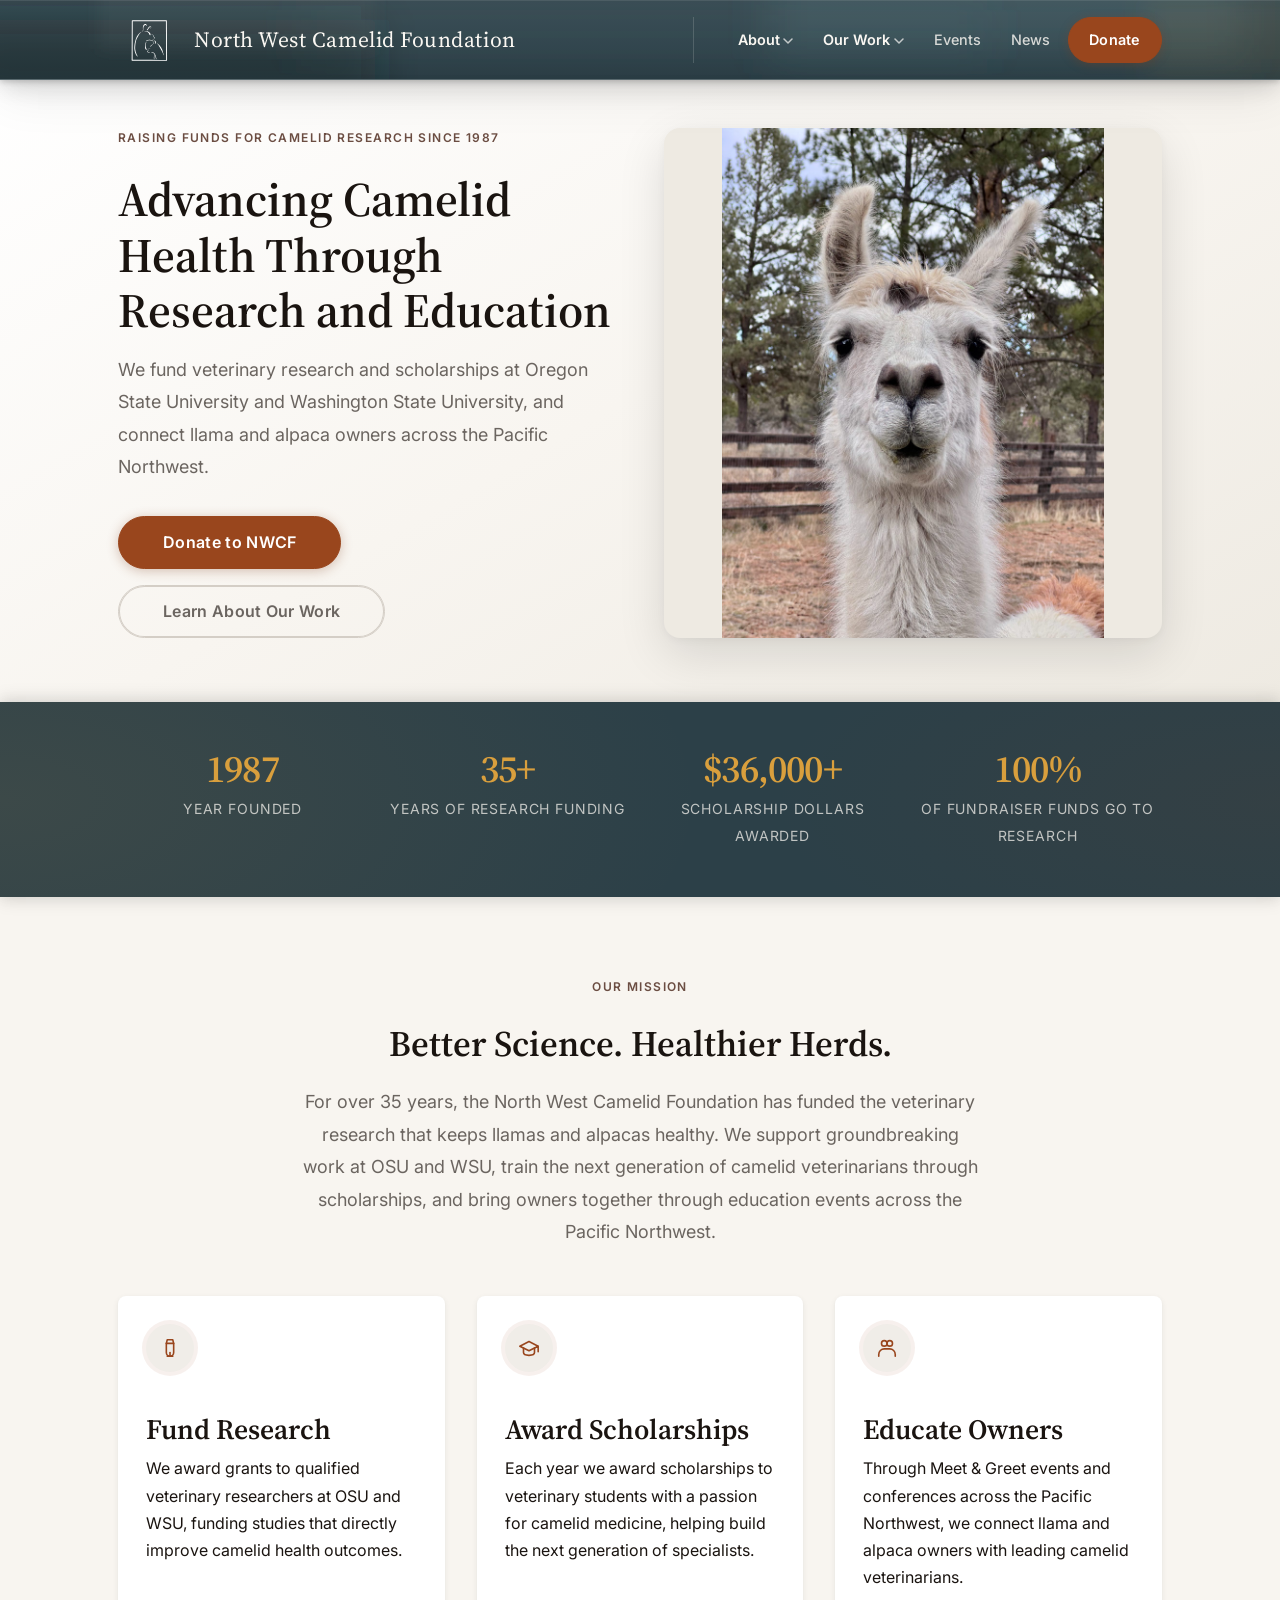
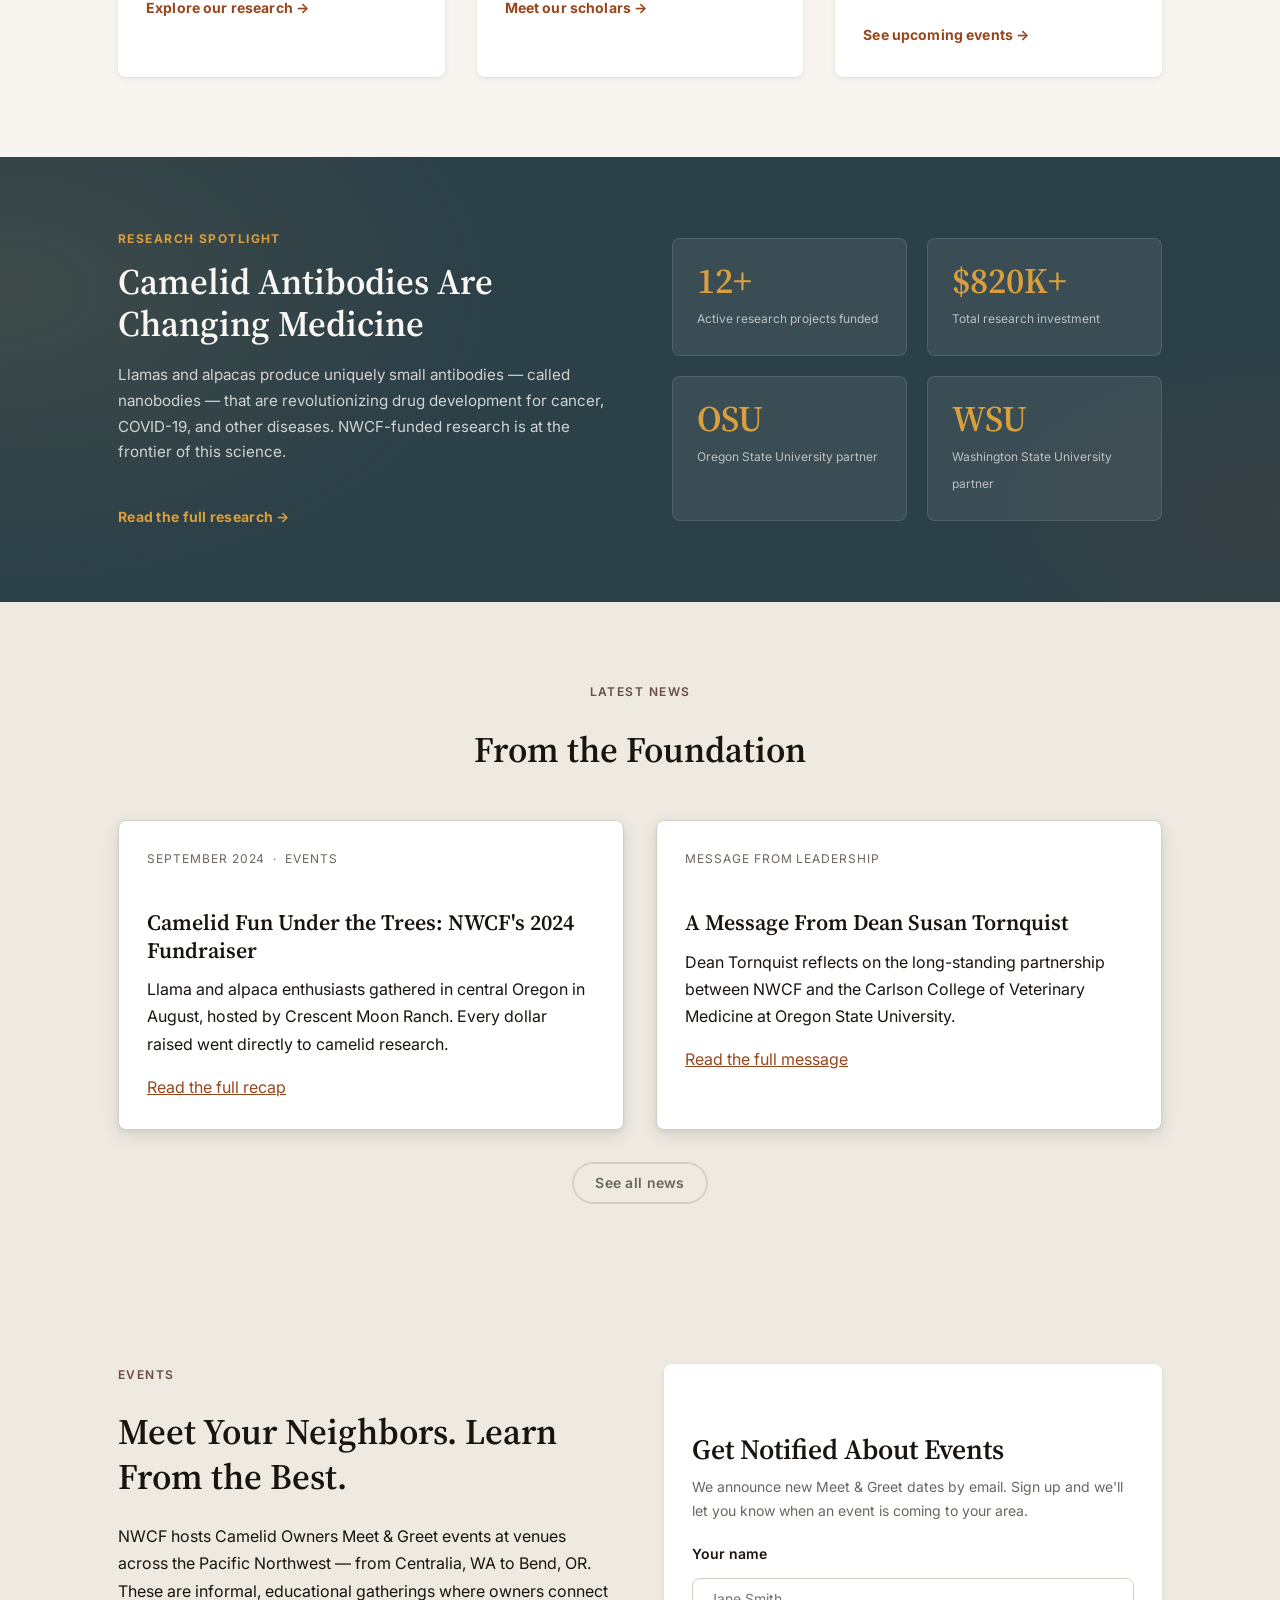
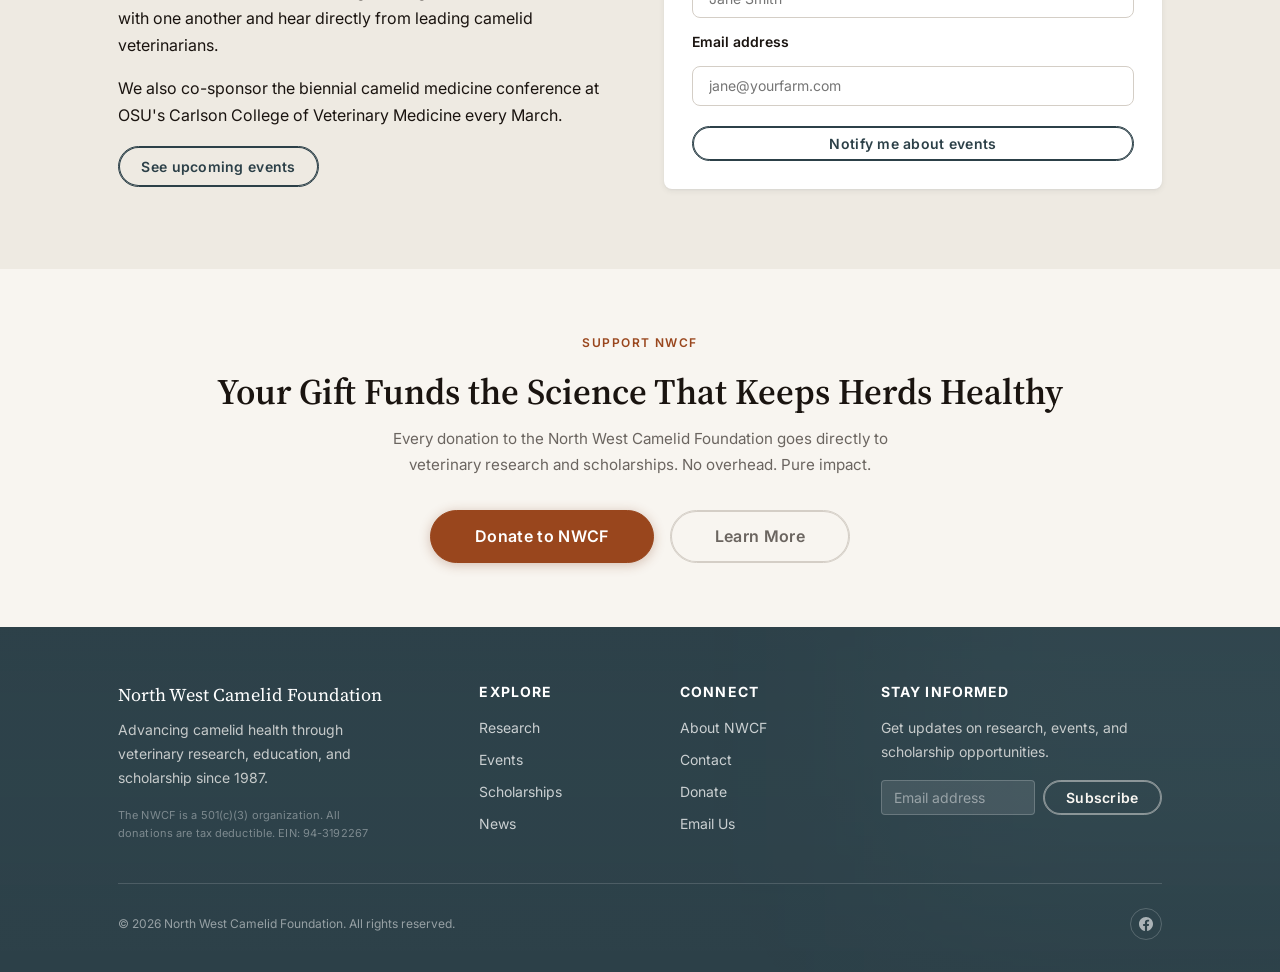
==== commit 863784d1: "Add EIN and update donate page hero copy - Add real EIN 94-3192267 to all pages (footer legal line, " ====
--- a/index.html
+++ b/index.html
@@ -3,6 +3,7 @@
 <head>
   <meta charset="UTF-8">
   <link rel="icon" type="image/svg+xml" href="favicon.svg">
+  <link rel="icon" type="image/png" sizes="32x32" href="favicon-32x32.png">
   <link rel="icon" type="image/x-icon" href="favicon.ico">
   <link rel="apple-touch-icon" sizes="180x180" href="apple-touch-icon.png">
   <meta name="viewport" content="width=device-width, initial-scale=1.0">
@@ -11,7 +12,7 @@
   <link href="https://fonts.googleapis.com/css2?family=Inter:wght@400;500;600;700&family=Source+Serif+4:ital,opsz,wght@0,8..60,400;0,8..60,600;0,8..60,700;1,8..60,400&display=swap" rel="stylesheet">
   <meta name="description" content="The North West Camelid Foundation funds veterinary research and scholarships to advance the health and well-being of llamas and alpacas. Supporting OSU and WSU since 1987.">
   <title>North West Camelid Foundation — Advancing Camelid Health Since 1987</title>
-  <link rel="stylesheet" href="css/styles-v2.css?v=brown136">
+  <link rel="stylesheet" href="css/styles-v2.css?v=brown137">
 </head>
 <body>
 
@@ -239,7 +240,7 @@
             Advancing camelid health through veterinary research,
             education, and scholarship since 1987.
           </p>
-          <p class="site-footer__text site-footer__text--legal">The NWCF is a 501(c)(3) organization. All donations are tax deductible.</p>
+          <p class="site-footer__text site-footer__text--legal">The NWCF is a 501(c)(3) organization. All donations are tax deductible. EIN: 94-3192267</p>
         </div>
 
         <div>
--- a/css/styles-v2.css
+++ b/css/styles-v2.css
@@ -922,13 +922,14 @@
   width: 48px;
   height: 48px;
   background: var(--terra-light);
-  border-radius: var(--radius-md);
+  border-radius: 50%;
   display: flex;
   align-items: center;
   justify-content: center;
-  margin-bottom: 1rem;
+  margin-bottom: 1.25rem;
   font-size: 1.5rem;
   color: var(--terra);
+  box-shadow: 0 0 0 4px rgba(153, 70, 29, 0.08);
 }
 
 .card h3 {
@@ -1180,17 +1181,28 @@
   padding: 0;
 }
 
+/* Card wrapper for testimonial on dark backgrounds */
+.testimonial-card {
+  background: rgba(255, 255, 255, 0.13);
+  border: 1px solid rgba(255, 255, 255, 0.22);
+  border-radius: var(--radius-md);
+  padding: 2rem 2.5rem;
+  max-width: 820px;
+  margin-inline: auto;
+}
+
 /* Tighten vertical padding on testimonial sections */
 .section--brown:has(.testimonial-quote) {
-  padding-block: 2.75rem;
+  padding-block: 2rem;
 }
 
 .testimonial-quote p {
   font-family: var(--font-heading);
-  font-size: var(--size-base);
-  font-style: italic;
+  font-size: 1rem;
+  font-style: normal;
+  font-weight: 400;
   color: rgba(250, 248, 245, 0.95);
-  line-height: 1.75;
+  line-height: 1.7;
   margin-bottom: 0;
 }
 
@@ -1232,6 +1244,180 @@
   margin-bottom: 1.5rem;
 }
 
+/* -------------------------------------------------------
+   Highlighted lead paragraph (events hero impact stat)
+------------------------------------------------------- */
+.lead--highlight {
+  background: var(--panel);
+  border-left: 3px solid var(--accent);
+  border-radius: 0 var(--radius-sm) var(--radius-sm) 0;
+  padding: 0.875rem 1.125rem;
+  margin-top: 1.25rem;
+  font-size: var(--size-base);
+  color: var(--text);
+  line-height: 1.7;
+}
+
+/* -------------------------------------------------------
+   Upcoming events — "no events" placeholder state
+------------------------------------------------------- */
+.upcoming-placeholder {
+  max-width: 42rem;
+  margin-inline: auto;
+  text-align: center;
+  padding: 2.75rem 2rem;
+  background: var(--panel);
+  border-radius: var(--radius-lg);
+  border: 1px solid rgba(0,0,0,0.06);
+}
+
+.upcoming-placeholder__title {
+  font-family: var(--font-heading);
+  font-size: var(--size-md);
+  font-weight: 600;
+  color: var(--text);
+  margin-bottom: 0.5rem;
+}
+
+.upcoming-placeholder__sub {
+  color: var(--muted);
+  margin-bottom: 1.5rem;
+}
+
+/* -------------------------------------------------------
+   Upcoming event card (used when an event is confirmed)
+------------------------------------------------------- */
+.upcoming-event-card {
+  display: grid;
+  grid-template-columns: auto 1fr;
+  gap: 2rem;
+  align-items: start;
+  background: var(--white);
+  border: 1px solid rgba(0,0,0,0.08);
+  border-radius: var(--radius-lg);
+  padding: 2rem 2.25rem;
+  box-shadow: var(--shadow-sm);
+  max-width: 56rem;
+}
+
+.upcoming-event-card__date {
+  display: flex;
+  flex-direction: column;
+  align-items: center;
+  justify-content: center;
+  background: var(--accent);
+  color: var(--white);
+  border-radius: var(--radius-md);
+  padding: 1rem 1.25rem;
+  min-width: 4.5rem;
+  text-align: center;
+  line-height: 1.1;
+}
+
+.upcoming-event-card__month {
+  font-size: var(--size-xs);
+  text-transform: uppercase;
+  letter-spacing: 0.08em;
+  font-weight: 600;
+}
+
+.upcoming-event-card__day {
+  font-size: var(--size-2xl);
+  font-weight: 700;
+  line-height: 1;
+  margin-block: 0.2rem;
+}
+
+.upcoming-event-card__year {
+  font-size: var(--size-xs);
+  opacity: 0.85;
+}
+
+.upcoming-event-card__name {
+  font-size: var(--size-lg);
+  margin-bottom: 0.25rem;
+}
+
+.upcoming-event-card__location {
+  color: var(--muted);
+  font-size: var(--size-sm);
+  margin-bottom: 0.75rem;
+}
+
+@media (max-width: 560px) {
+  .upcoming-event-card {
+    grid-template-columns: 1fr;
+    gap: 1.25rem;
+  }
+  .upcoming-event-card__date {
+    flex-direction: row;
+    gap: 0.5rem;
+    padding: 0.75rem 1rem;
+    min-width: 0;
+    justify-content: flex-start;
+  }
+  .upcoming-event-card__day { font-size: var(--size-xl); }
+}
+
+/* -------------------------------------------------------
+   Past events list
+------------------------------------------------------- */
+.past-events-list {
+  display: flex;
+  flex-direction: column;
+  gap: 1.5rem;
+  max-width: 52rem;
+}
+
+.past-event {
+  display: grid;
+  grid-template-columns: 5rem 1fr;
+  gap: 1.5rem 2rem;
+  align-items: start;
+  padding-bottom: 1.5rem;
+  border-bottom: 1px solid rgba(0,0,0,0.07);
+}
+
+.past-event__content {
+  border-left: 3px solid var(--terra);
+  padding-left: 1.25rem;
+}
+
+.past-event:last-child {
+  border-bottom: none;
+  padding-bottom: 0;
+}
+
+.past-event__year {
+  font-family: var(--font-heading);
+  font-size: var(--size-xl);
+  font-weight: 700;
+  color: var(--accent);
+  line-height: 1;
+  padding-top: 0.15rem;
+}
+
+.past-event__name {
+  font-size: var(--size-md);
+  margin-bottom: 0.2rem;
+}
+
+.past-event__location {
+  font-size: var(--size-sm);
+  color: var(--muted);
+  margin-bottom: 0.625rem;
+}
+
+@media (max-width: 560px) {
+  .past-event {
+    grid-template-columns: 1fr;
+    gap: 0.5rem;
+  }
+  .past-event__year {
+    font-size: var(--size-lg);
+  }
+}
+
 /* What to Expect — full-width event preview block */
 .what-to-expect {
   background: var(--white);
@@ -1258,18 +1444,22 @@
 }
 
 .expect-grid li {
-  display: flex;
-  gap: 0.75rem;
-  align-items: flex-start;
+  position: relative;
+  padding-left: 1.25rem;
   font-size: var(--size-base);
   line-height: 1.5;
 }
 
-.expect-grid li .arrow {
-  color: var(--terra);
-  font-weight: 700;
+.expect-grid li::before {
+  content: '';
+  position: absolute;
+  left: 0;
+  top: 0.6em;
+  width: 6px;
+  height: 6px;
+  border-radius: 50%;
+  background: var(--terra);
   flex-shrink: 0;
-  line-height: 1.5;
 }
 
 @media (max-width: 768px) {
@@ -1337,6 +1527,15 @@
   display: block;
   margin-bottom: 0.25rem;
   color: var(--brown);
+}
+
+.ein-notice {
+  margin-top: 2rem;
+  font-size: var(--size-sm);
+  color: var(--muted);
+  text-align: center;
+  border-top: 1px solid rgba(0,0,0,0.07);
+  padding-top: 1.25rem;
 }
 
 /* ------------------------------------------------------------
@@ -2200,3 +2399,68 @@
     gap: 0.375rem;
   }
 }
+
+/* -------------------------------------------------------
+   Past Events modal dialog
+------------------------------------------------------- */
+.past-events-dialog {
+  border: none;
+  border-radius: var(--radius-lg);
+  box-shadow: 0 8px 48px rgba(0,0,0,0.22);
+  padding: 0;
+  max-width: 480px;
+  width: calc(100% - 2rem);
+}
+
+.past-events-dialog::backdrop {
+  background: rgba(0,0,0,0.45);
+  backdrop-filter: blur(2px);
+}
+
+.past-events-dialog__inner {
+  padding: 2.25rem 2rem 2rem;
+  position: relative;
+}
+
+.past-events-dialog__close {
+  position: absolute;
+  top: 1rem;
+  right: 1rem;
+  background: none;
+  border: none;
+  font-size: 1.1rem;
+  color: var(--muted);
+  cursor: pointer;
+  padding: 0.25rem 0.5rem;
+  line-height: 1;
+  border-radius: var(--radius-sm);
+}
+
+.past-events-dialog__close:hover {
+  background: var(--panel);
+  color: var(--text);
+}
+
+.under-construction {
+  display: flex;
+  flex-direction: column;
+  align-items: center;
+  text-align: center;
+  gap: 0.75rem;
+  margin-top: 1.75rem;
+  padding: 2rem;
+  background: var(--panel);
+  border-radius: var(--radius-md);
+  color: var(--text);
+}
+
+.under-construction svg {
+  color: var(--accent);
+}
+
+.under-construction p:first-of-type {
+  font-family: var(--font-heading);
+  font-size: var(--size-lg);
+  font-weight: 600;
+  margin: 0;
+}
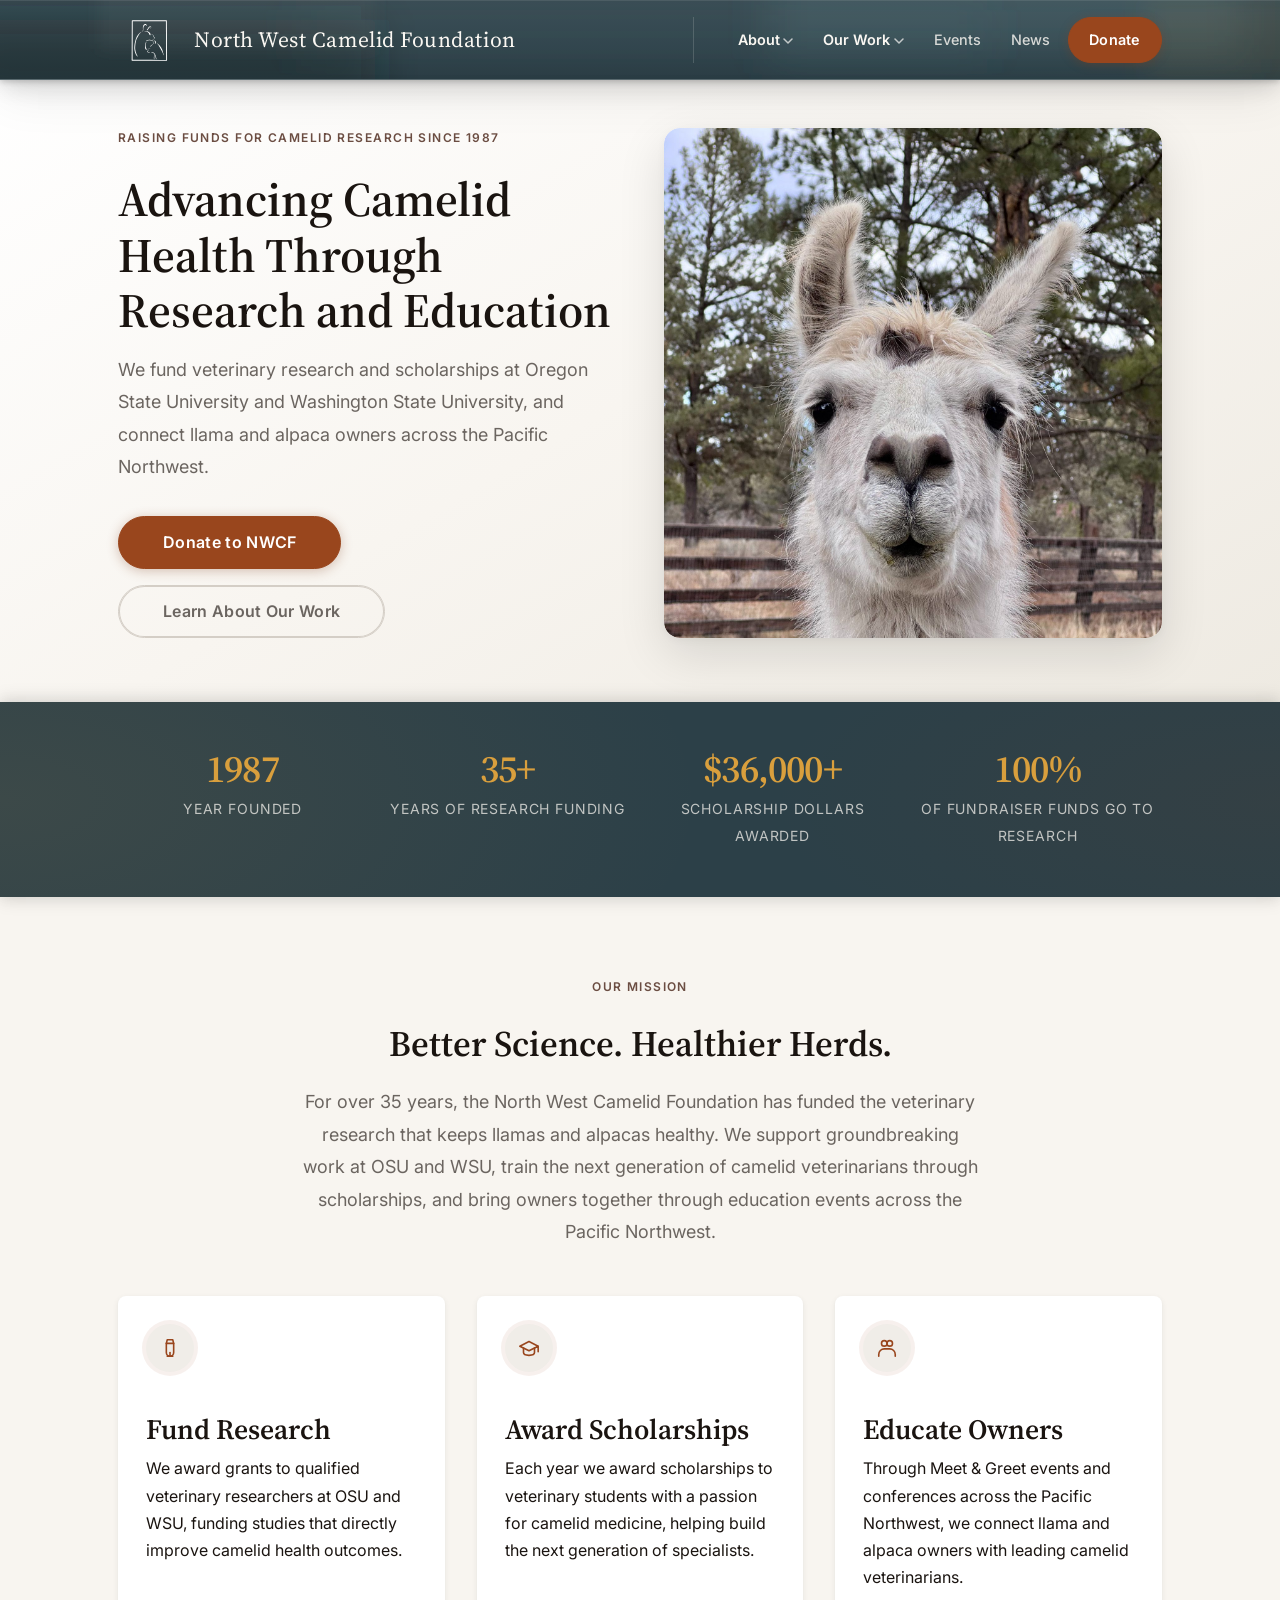
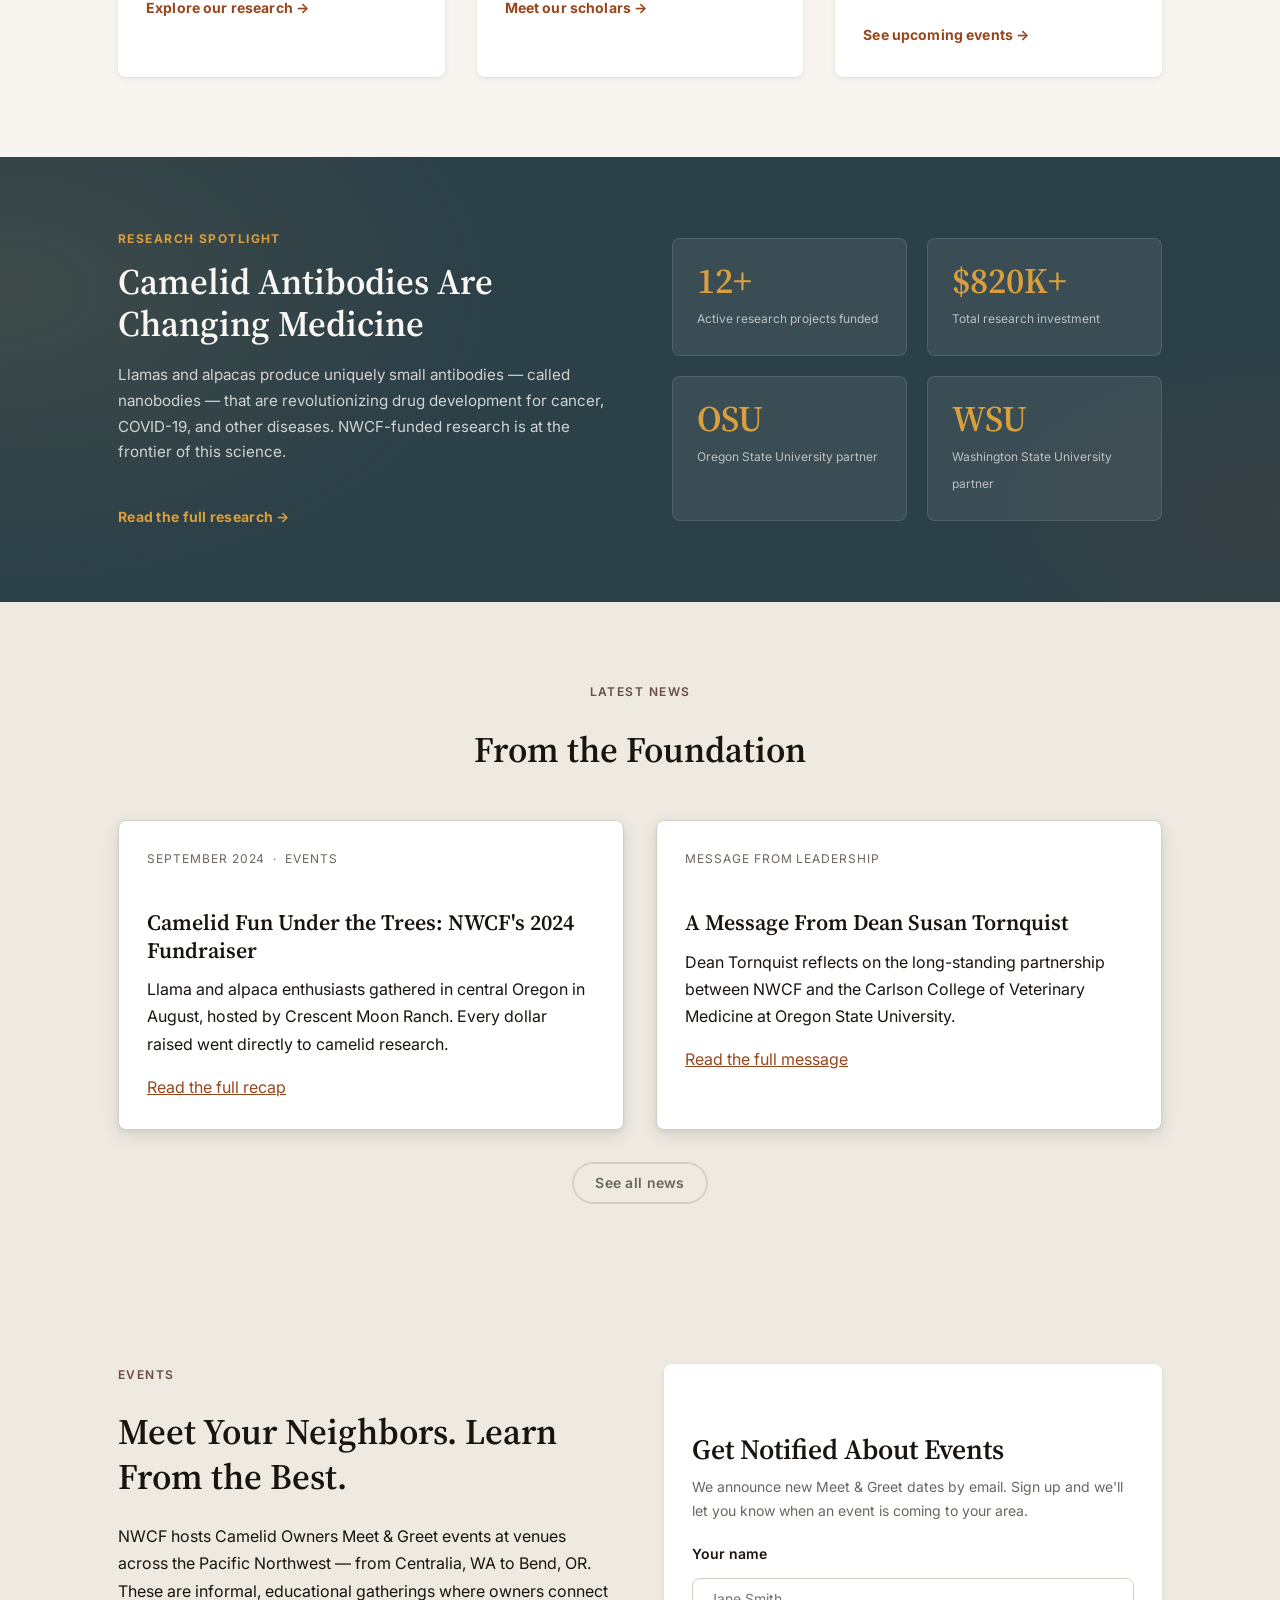
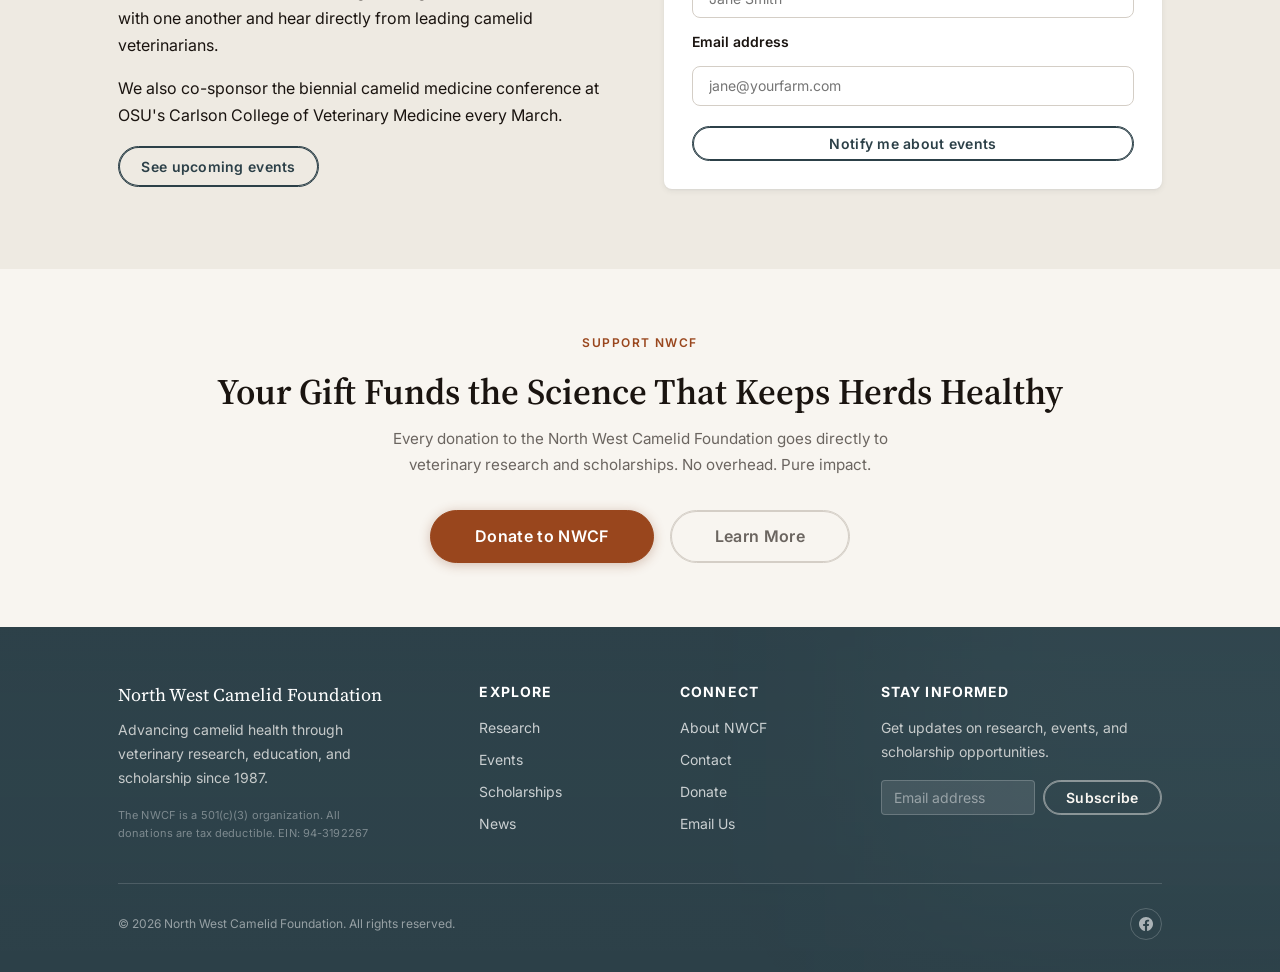
==== commit 0fac16d1: "Fix hero image pillarboxing: cover instead of contain Removes the panel background fill visible on s" ====
--- a/index.html
+++ b/index.html
@@ -12,7 +12,7 @@
   <link href="https://fonts.googleapis.com/css2?family=Inter:wght@400;500;600;700&family=Source+Serif+4:ital,opsz,wght@0,8..60,400;0,8..60,600;0,8..60,700;1,8..60,400&display=swap" rel="stylesheet">
   <meta name="description" content="The North West Camelid Foundation funds veterinary research and scholarships to advance the health and well-being of llamas and alpacas. Supporting OSU and WSU since 1987.">
   <title>North West Camelid Foundation — Advancing Camelid Health Since 1987</title>
-  <link rel="stylesheet" href="css/styles-v2.css?v=brown137">
+  <link rel="stylesheet" href="css/styles-v2.css?v=brown149">
 </head>
 <body>
 
--- a/css/styles-v2.css
+++ b/css/styles-v2.css
@@ -693,7 +693,6 @@
   overflow: hidden;
   border-radius: var(--radius-lg);
   box-shadow: 0 2px 8px rgba(0,0,0,0.04), 0 16px 48px rgba(0,0,0,0.12);
-  background: var(--panel);
   min-height: 320px;
 }
 
@@ -703,8 +702,8 @@
   width: 100%;
   height: 100%;
   display: block;
-  object-fit: contain;
-  object-position: center center;
+  object-fit: cover;
+  object-position: center top;
   border-radius: var(--radius-lg);
 }
 
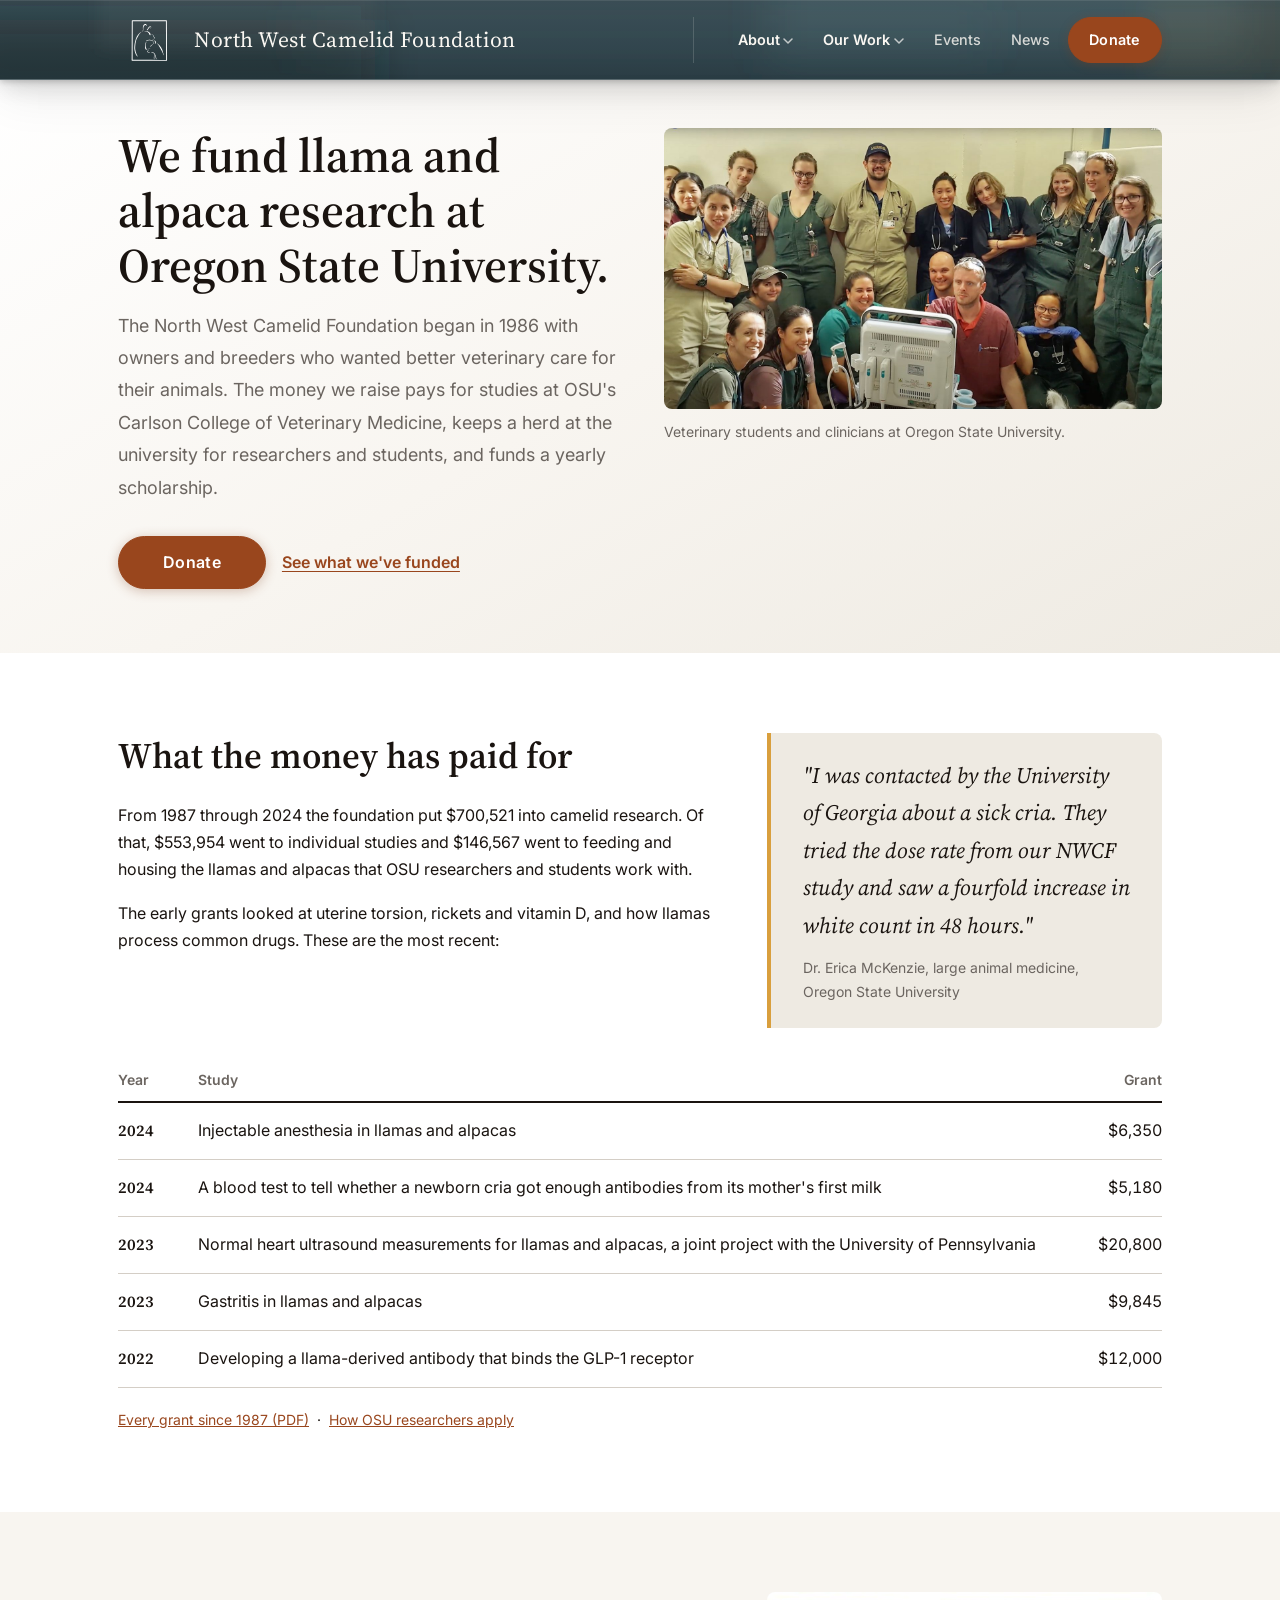
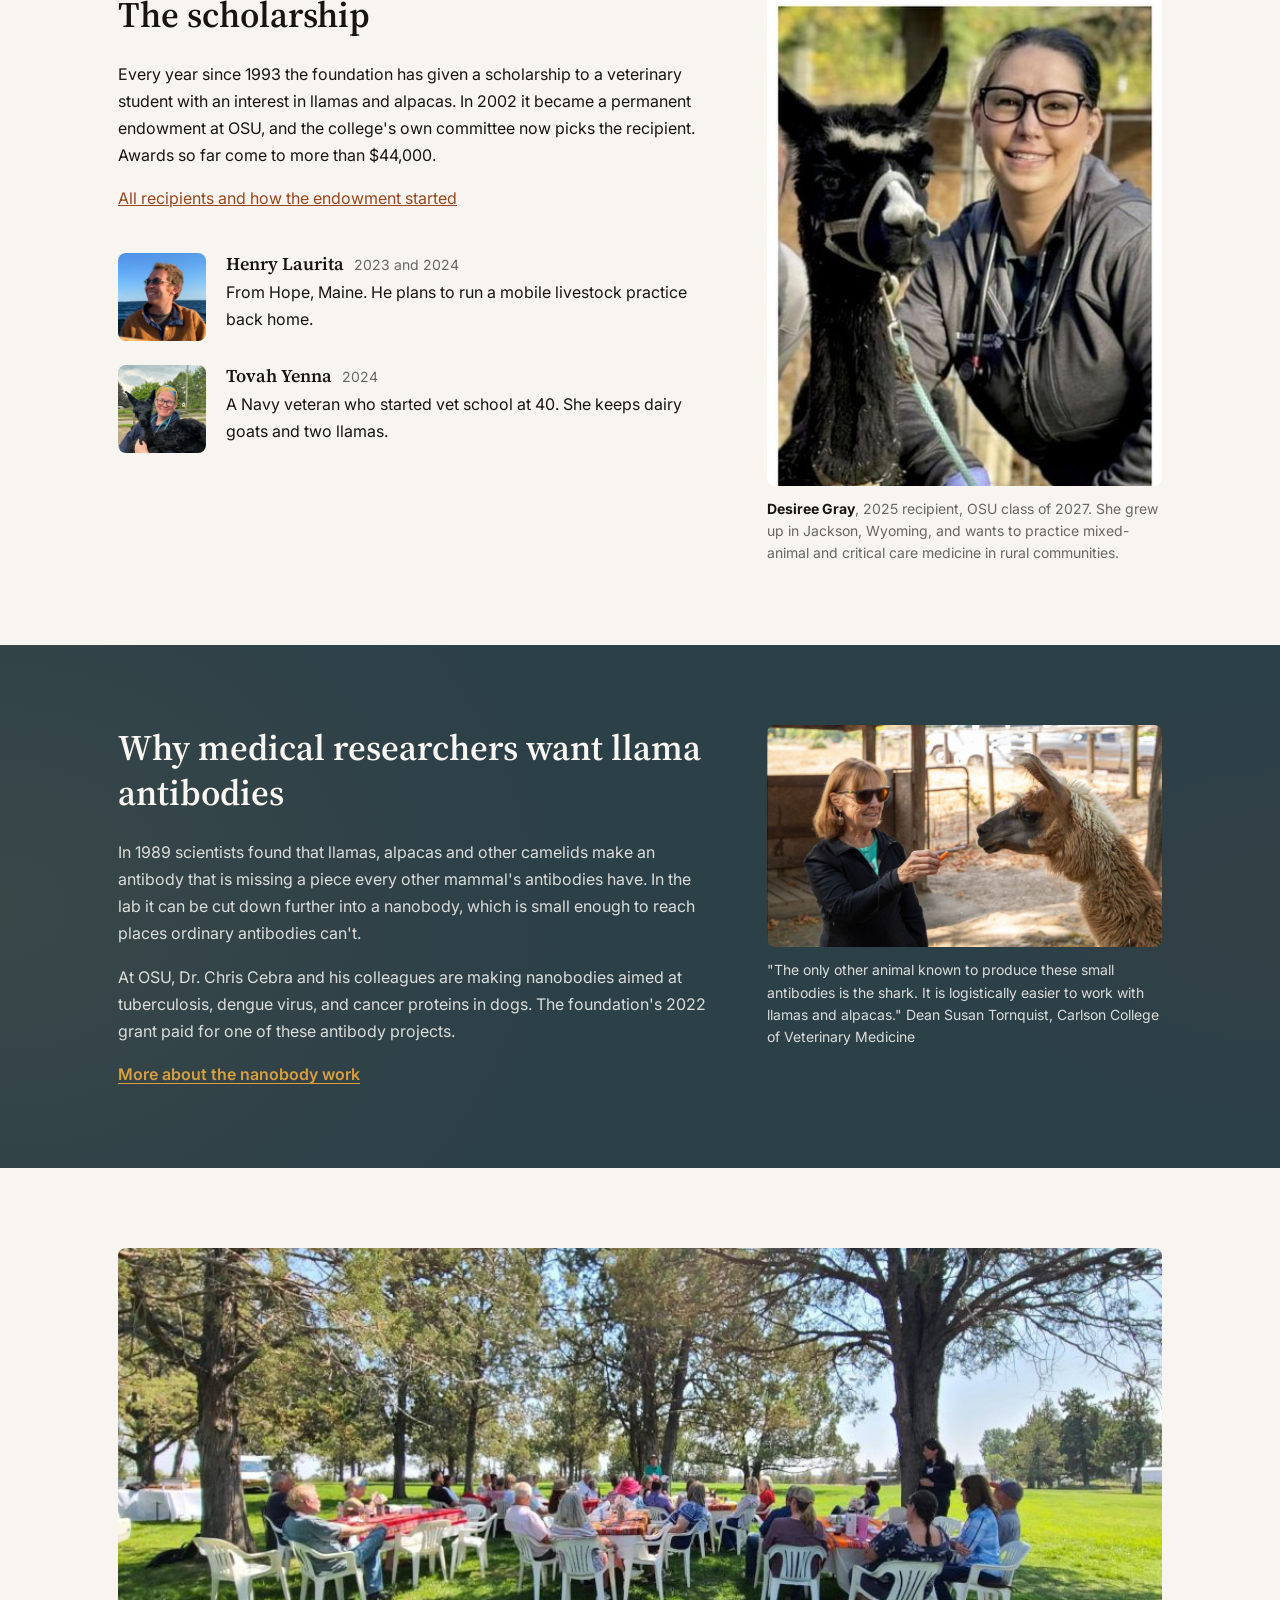
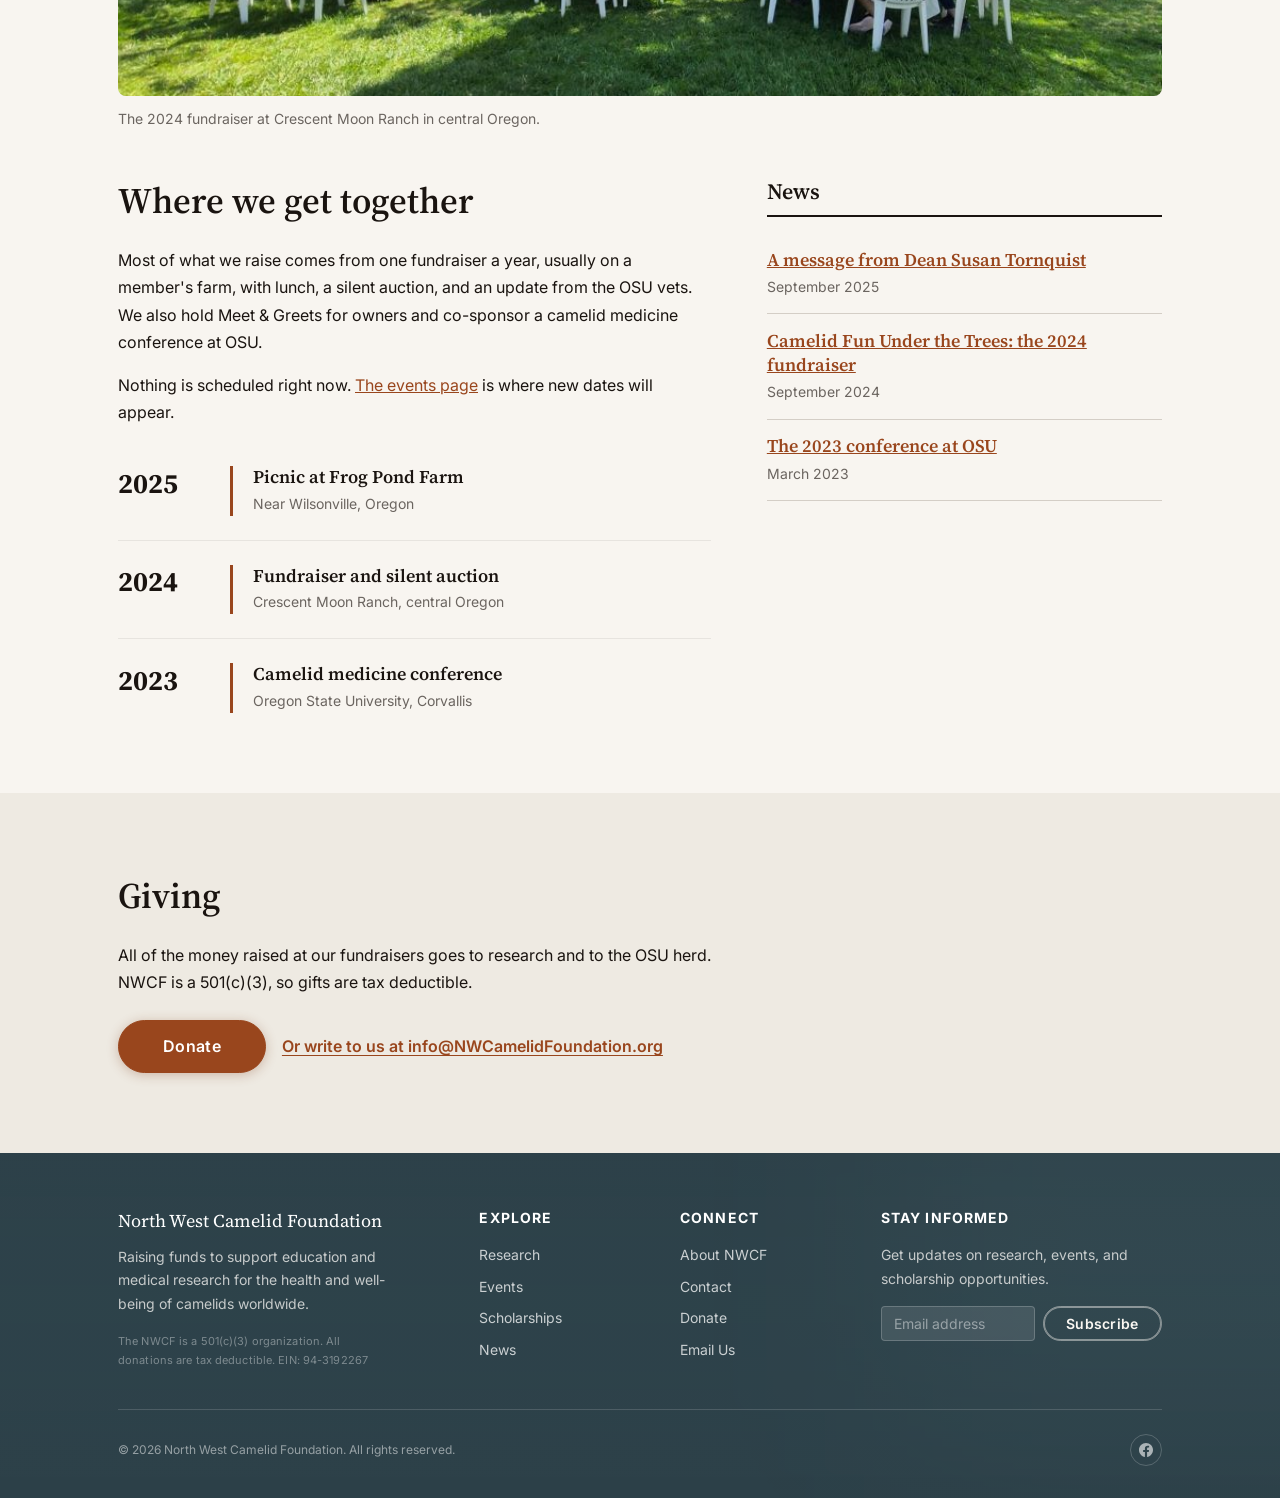
==== commit a3548e04: "Rework homepage and update site pages Homepage: real grants, scholars and photos in place of stat ba" ====
--- a/index.html
+++ b/index.html
@@ -10,9 +10,9 @@
   <link rel="preconnect" href="https://fonts.googleapis.com">
   <link rel="preconnect" href="https://fonts.gstatic.com" crossorigin>
   <link href="https://fonts.googleapis.com/css2?family=Inter:wght@400;500;600;700&family=Source+Serif+4:ital,opsz,wght@0,8..60,400;0,8..60,600;0,8..60,700;1,8..60,400&display=swap" rel="stylesheet">
-  <meta name="description" content="The North West Camelid Foundation funds veterinary research and scholarships to advance the health and well-being of llamas and alpacas. Supporting OSU and WSU since 1987.">
-  <title>North West Camelid Foundation — Advancing Camelid Health Since 1987</title>
-  <link rel="stylesheet" href="css/styles-v2.css?v=brown149">
+  <meta name="description" content="The North West Camelid Foundation funds veterinary research and scholarships to advance the health and well-being of llamas and alpacas. Supporting OSU since 1986.">
+  <title>North West Camelid Foundation | Llama and alpaca research at Oregon State since 1986</title>
+  <link rel="stylesheet" href="css/styles-v2.css?v=brown172">
 </head>
 <body>
 
@@ -58,171 +58,218 @@
     <!-- ===================== HERO ===================== -->
     <section class="hero" aria-labelledby="hero-heading">
       <div class="container">
-        <div class="hero-inner">
+        <div class="hero-inner hero-inner--top">
           <div class="hero-content">
-            <span class="section-label">Raising Funds for Camelid Research Since 1987</span>
-            <h1 id="hero-heading">Advancing Camelid Health Through Research and Education</h1>
-            <p class="lead">We fund veterinary research and scholarships at Oregon State University and Washington State University, and connect llama and alpaca owners across the Pacific Northwest.</p>
+            <h1 id="hero-heading">We fund llama and alpaca research at Oregon State University.</h1>
+            <p class="lead">The North West Camelid Foundation began in 1986 with owners and breeders who wanted better veterinary care for their animals. The money we raise pays for studies at OSU's Carlson College of Veterinary Medicine, keeps a herd at the university for researchers and students, and funds a yearly scholarship.</p>
             <div class="btn-group">
-              <a href="donate.html" class="btn btn-donate btn-lg">Donate to NWCF</a>
-              <a href="research.html" class="btn btn-secondary btn-lg">Learn About Our Work</a>
+              <a href="donate.html" class="btn btn-donate btn-lg">Donate</a>
+              <a href="#funded" class="text-link">See what we've funded</a>
             </div>
           </div>
-          <div class="hero-media">
+          <figure class="photo-figure">
             <img
-              src="images/llama-portrait.jpg"
-              alt="A white llama gazing toward the camera in a Pacific Northwest pasture — one of the animals NWCF-funded research helps protect"
+              src="images/research-team.jpg"
+              alt="About twenty veterinary students and clinicians in scrubs and coveralls, gathered around an ultrasound machine and smiling at the camera"
+              width="1500" height="846"
               loading="eager">
-          </div>
-        </div>
-      </div>
-    </section>
-
-    <!-- ===================== IMPACT BAR ===================== -->
-    <section class="impact-bar" aria-label="Foundation impact">
-      <div class="container">
-        <div class="impact-stats">
-          <div class="impact-stat">
-            <strong>1987</strong>
-            <span>Year founded</span>
-          </div>
-          <div class="impact-stat">
-            <strong>35+</strong>
-            <span>Years of research funding</span>
-          </div>
-          <div class="impact-stat">
-            <strong>$36,000+</strong>
-            <span>Scholarship dollars awarded</span>
-          </div>
-          <div class="impact-stat">
-            <strong>100%</strong>
-            <span>Of fundraiser funds go to research</span>
-          </div>
-        </div>
-      </div>
-    </section>
-
-    <!-- ===================== MISSION ===================== -->
-    <section class="section" aria-labelledby="mission-heading">
-      <div class="container">
-        <div class="section-header">
-          <span class="section-label">Our Mission</span>
-          <h2 id="mission-heading">Better Science. Healthier Herds.</h2>
-          <p class="lead">For over 35 years, the North West Camelid Foundation has funded the veterinary research that keeps llamas and alpacas healthy. We support groundbreaking work at OSU and WSU, train the next generation of camelid veterinarians through scholarships, and bring owners together through education events across the Pacific Northwest.</p>
-        </div>
-        <div class="grid-3">
-          <div class="card">
-            <div class="card-icon" aria-hidden="true"><svg width="22" height="22" viewBox="0 0 24 24" fill="none" stroke="currentColor" stroke-width="1.75" stroke-linecap="round" stroke-linejoin="round" aria-hidden="true"><path d="M9 3h6l1 4H8L9 3z"/><path d="M8 7v10a4 4 0 0 0 8 0V7"/><line x1="12" y1="17" x2="12" y2="21"/><line x1="9" y1="21" x2="15" y2="21"/></svg></div>
-            <h3>Fund Research</h3>
-            <p>We award grants to qualified veterinary researchers at OSU and WSU, funding studies that directly improve camelid health outcomes.</p>
-            <a href="research.html" class="card-link">Explore our research →</a>
-          </div>
-          <div class="card">
-            <div class="card-icon" aria-hidden="true"><svg width="22" height="22" viewBox="0 0 24 24" fill="none" stroke="currentColor" stroke-width="1.75" stroke-linecap="round" stroke-linejoin="round" aria-hidden="true"><path d="M22 10v6M2 10l10-5 10 5-10 5z"/><path d="M6 12v5c0 2 2 3 6 3s6-1 6-3v-5"/></svg></div>
-            <h3>Award Scholarships</h3>
-            <p>Each year we award scholarships to veterinary students with a passion for camelid medicine, helping build the next generation of specialists.</p>
-            <a href="scholarships.html" class="card-link">Meet our scholars →</a>
-          </div>
-          <div class="card">
-            <div class="card-icon" aria-hidden="true"><svg width="22" height="22" viewBox="0 0 24 24" fill="none" stroke="currentColor" stroke-width="1.75" stroke-linecap="round" stroke-linejoin="round" aria-hidden="true"><circle cx="9" cy="7" r="3"/><circle cx="15" cy="7" r="3"/><path d="M3 21v-2a6 6 0 0 1 6-6h6a6 6 0 0 1 6 6v2"/></svg></div>
-            <h3>Educate Owners</h3>
-            <p>Through Meet &amp; Greet events and conferences across the Pacific Northwest, we connect llama and alpaca owners with leading camelid veterinarians.</p>
-            <a href="events.html" class="card-link">See upcoming events →</a>
-          </div>
-        </div>
-      </div>
-    </section>
-
-    <!-- ===================== RESEARCH SPOTLIGHT ===================== -->
-    <section class="feature-section" aria-labelledby="spotlight-heading">
-      <div class="container">
-        <div class="feature-inner">
-          <div>
-            <span class="feature-eyebrow">Research Spotlight</span>
-            <h2 id="spotlight-heading">Camelid Antibodies Are Changing Medicine</h2>
-            <p>Llamas and alpacas produce uniquely small antibodies — called nanobodies — that are revolutionizing drug development for cancer, COVID-19, and other diseases. NWCF-funded research is at the frontier of this science.</p>
-            <a href="research.html" class="learn-link">Read the full research →</a>
-          </div>
-          <div class="feature-stat-grid">
-            <div class="feature-stat"><strong>12+</strong><span>Active research projects funded</span></div>
-            <div class="feature-stat"><strong>$820K+</strong><span>Total research investment</span></div>
-            <div class="feature-stat"><strong>OSU</strong><span>Oregon State University partner</span></div>
-            <div class="feature-stat"><strong>WSU</strong><span>Washington State University partner</span></div>
-          </div>
-        </div>
-      </div>
-    </section>
-
-    <!-- ===================== LATEST NEWS ===================== -->
-    <section class="section section--bg" aria-labelledby="news-heading">
-      <div class="container">
-        <div class="section-header">
-          <span class="section-label">Latest News</span>
-          <h2 id="news-heading">From the Foundation</h2>
-        </div>
-        <div class="grid-2">
-          <article class="news-card">
-            <div class="news-card-body">
-              <p class="news-card-meta">September 2024 &nbsp;·&nbsp; Events</p>
-              <h3>Camelid Fun Under the Trees: NWCF's 2024 Fundraiser</h3>
-              <p>Llama and alpaca enthusiasts gathered in central Oregon in August, hosted by Crescent Moon Ranch. Every dollar raised went directly to camelid research.</p>
-              <a href="news.html">Read the full recap</a>
+            <figcaption>Veterinary students and clinicians at Oregon State University.</figcaption>
+          </figure>
+        </div>
+      </div>
+    </section>
+
+    <!-- ===================== WHAT WE'VE FUNDED ===================== -->
+    <section class="section section--white" id="funded" aria-labelledby="funded-heading">
+      <div class="container">
+        <div class="split">
+          <div>
+            <h2 id="funded-heading">What the money has paid for</h2>
+            <p>From 1987 through 2024 the foundation put $700,521 into camelid research. Of that, $553,954 went to individual studies and $146,567 went to feeding and housing the llamas and alpacas that OSU researchers and students work with.</p>
+            <p>The early grants looked at uterine torsion, rickets and vitamin D, and how llamas process common drugs. These are the most recent:</p>
+          </div>
+          <blockquote class="pull-quote pull-quote--flush">
+            <p>"I was contacted by the University of Georgia about a sick cria. They tried the dose rate from our NWCF study and saw a fourfold increase in white count in 48 hours."</p>
+            <cite>Dr. Erica McKenzie, large animal medicine, Oregon State University</cite>
+          </blockquote>
+        </div>
+
+        <table class="ledger">
+          <caption class="sr-only">Research grants awarded by NWCF, 2022 to 2024</caption>
+          <thead>
+            <tr>
+              <th scope="col">Year</th>
+              <th scope="col">Study</th>
+              <th scope="col" class="ledger__amount">Grant</th>
+            </tr>
+          </thead>
+          <tbody>
+            <tr>
+              <td>2024</td>
+              <td>Injectable anesthesia in llamas and alpacas</td>
+              <td class="ledger__amount">$6,350</td>
+            </tr>
+            <tr>
+              <td>2024</td>
+              <td>A blood test to tell whether a newborn cria got enough antibodies from its mother's first milk</td>
+              <td class="ledger__amount">$5,180</td>
+            </tr>
+            <tr>
+              <td>2023</td>
+              <td>Normal heart ultrasound measurements for llamas and alpacas, a joint project with the University of Pennsylvania</td>
+              <td class="ledger__amount">$20,800</td>
+            </tr>
+            <tr>
+              <td>2023</td>
+              <td>Gastritis in llamas and alpacas</td>
+              <td class="ledger__amount">$9,845</td>
+            </tr>
+            <tr>
+              <td>2022</td>
+              <td>Developing a llama-derived antibody that binds the GLP-1 receptor</td>
+              <td class="ledger__amount">$12,000</td>
+            </tr>
+          </tbody>
+        </table>
+        <p class="ledger-note"><a href="NWCF-Research-Investment-History-to-2024.pdf">Every grant since 1987 (PDF)</a> &nbsp;·&nbsp; <a href="research.html">How OSU researchers apply</a></p>
+      </div>
+    </section>
+
+    <!-- ===================== SCHOLARSHIP ===================== -->
+    <section class="section" aria-labelledby="scholars-heading">
+      <div class="container">
+        <div class="split split--reverse">
+          <div>
+            <h2 id="scholars-heading">The scholarship</h2>
+            <p>Every year since 1993 the foundation has given a scholarship to a veterinary student with an interest in llamas and alpacas. In 2002 it became a permanent endowment at OSU, and the college's own committee now picks the recipient. Awards so far come to more than $44,000.</p>
+            <p><a href="scholarships.html">All recipients and how the endowment started</a></p>
+
+            <ul class="person-list">
+              <li class="person">
+                <img class="person__photo" src="images/scholarship-henry-laurita.jpg" alt="" width="400" height="463" loading="lazy">
+                <div>
+                  <h3 class="person__name">Henry Laurita <span class="person__meta">2023 and 2024</span></h3>
+                  <p>From Hope, Maine. He plans to run a mobile livestock practice back home.</p>
+                </div>
+              </li>
+              <li class="person">
+                <img class="person__photo" src="images/scholarship-tovah-yenna.jpg" alt="" width="400" height="452" loading="lazy">
+                <div>
+                  <h3 class="person__name">Tovah Yenna <span class="person__meta">2024</span></h3>
+                  <p>A Navy veteran who started vet school at 40. She keeps dairy goats and two llamas.</p>
+                </div>
+              </li>
+            </ul>
+          </div>
+
+          <figure class="photo-figure photo-figure--portrait">
+            <img
+              src="images/scholarship-desiree-gray.jpg"
+              alt="Desiree Gray, wearing a stethoscope, kneeling beside a black alpaca in a halter"
+              width="400" height="579"
+              loading="lazy">
+            <figcaption><strong>Desiree Gray</strong>, 2025 recipient, OSU class of 2027. She grew up in Jackson, Wyoming, and wants to practice mixed-animal and critical care medicine in rural communities.</figcaption>
+          </figure>
+        </div>
+      </div>
+    </section>
+
+    <!-- ===================== LLAMA ANTIBODIES ===================== -->
+    <section class="section section--brown" aria-labelledby="antibody-heading">
+      <div class="container">
+        <div class="split">
+          <div>
+            <h2 id="antibody-heading">Why medical researchers want llama antibodies</h2>
+            <p>In 1989 scientists found that llamas, alpacas and other camelids make an antibody that is missing a piece every other mammal's antibodies have. In the lab it can be cut down further into a nanobody, which is small enough to reach places ordinary antibodies can't.</p>
+            <p>At OSU, Dr. Chris Cebra and his colleagues are making nanobodies aimed at tuberculosis, dengue virus, and cancer proteins in dogs. The foundation's 2022 grant paid for one of these antibody projects.</p>
+            <p><a href="research.html" class="text-link text-link--on-dark">More about the nanobody work</a></p>
+          </div>
+          <figure class="photo-figure">
+            <img
+              src="images/Dean-Tornquist-giving-a-treat-to-llama.jpg"
+              alt="Dean Susan Tornquist holding out a piece of carrot to a brown llama"
+              width="1200" height="675"
+              loading="lazy">
+            <figcaption>"The only other animal known to produce these small antibodies is the shark. It is logistically easier to work with llamas and alpacas." Dean Susan Tornquist, Carlson College of Veterinary Medicine</figcaption>
+          </figure>
+        </div>
+      </div>
+    </section>
+
+    <!-- ===================== GATHERINGS + NEWS ===================== -->
+    <section class="section" aria-labelledby="gatherings-heading">
+      <div class="container">
+        <figure class="photo-figure photo-figure--wide">
+          <img
+            src="under_the_trees-event-2024-980x422.jpg"
+            alt="Several dozen people at tables with red tablecloths on a lawn, shaded by tall juniper and pine trees"
+            width="980" height="422"
+            loading="lazy">
+          <figcaption>The 2024 fundraiser at Crescent Moon Ranch in central Oregon.</figcaption>
+        </figure>
+
+        <div class="split">
+          <div>
+            <h2 id="gatherings-heading">Where we get together</h2>
+            <p>Most of what we raise comes from one fundraiser a year, usually on a member's farm, with lunch, a silent auction, and an update from the OSU vets. We also hold Meet &amp; Greets for owners and co-sponsor a camelid medicine conference at OSU.</p>
+            <p>Nothing is scheduled right now. <a href="events.html">The events page</a> is where new dates will appear.</p>
+
+            <div class="past-events-list">
+              <div class="past-event">
+                <div class="past-event__year">2025</div>
+                <div class="past-event__content">
+                  <h3 class="past-event__name">Picnic at Frog Pond Farm</h3>
+                  <p class="past-event__location">Near Wilsonville, Oregon</p>
+                </div>
+              </div>
+              <div class="past-event">
+                <div class="past-event__year">2024</div>
+                <div class="past-event__content">
+                  <h3 class="past-event__name">Fundraiser and silent auction</h3>
+                  <p class="past-event__location">Crescent Moon Ranch, central Oregon</p>
+                </div>
+              </div>
+              <div class="past-event">
+                <div class="past-event__year">2023</div>
+                <div class="past-event__content">
+                  <h3 class="past-event__name">Camelid medicine conference</h3>
+                  <p class="past-event__location">Oregon State University, Corvallis</p>
+                </div>
+              </div>
             </div>
-          </article>
-          <article class="news-card">
-            <div class="news-card-body">
-              <p class="news-card-meta">Message from Leadership</p>
-              <h3>A Message From Dean Susan Tornquist</h3>
-              <p>Dean Tornquist reflects on the long-standing partnership between NWCF and the Carlson College of Veterinary Medicine at Oregon State University.</p>
-              <a href="news.html">Read the full message</a>
-            </div>
-          </article>
-        </div>
-        <div class="text-center" style="margin-top:2rem;">
-          <a href="news.html" class="btn btn-secondary">See all news</a>
-        </div>
-      </div>
-    </section>
-
-    <!-- ===================== EVENTS TEASER ===================== -->
-    <section class="section section--panel" aria-labelledby="events-heading">
-      <div class="container">
-        <div class="grid-2" style="align-items:center; gap:3rem;">
-          <div>
-            <span class="section-label">Events</span>
-            <h2 id="events-heading">Meet Your Neighbors. Learn From the Best.</h2>
-            <p>NWCF hosts Camelid Owners Meet &amp; Greet events at venues across the Pacific Northwest — from Centralia, WA to Bend, OR. These are informal, educational gatherings where owners connect with one another and hear directly from leading camelid veterinarians.</p>
-            <p>We also co-sponsor the biennial camelid medicine conference at OSU's Carlson College of Veterinary Medicine every March.</p>
-            <div class="btn-group">
-              <a href="events.html" class="btn btn-primary">See upcoming events</a>
-            </div>
-          </div>
-          <div class="card">
-            <h3>Get Notified About Events</h3>
-            <p class="text-muted" style="font-size:0.875rem; margin-bottom:1.25rem;">We announce new Meet &amp; Greet dates by email. Sign up and we'll let you know when an event is coming to your area.</p>
-            <form action="#" method="post" aria-label="Event notifications signup">
-              <div style="display:flex; flex-direction:column; gap:0.75rem;">
-                <label for="signup-name" style="font-size:0.875rem; font-weight:600;">Your name</label>
-                <input type="text" id="signup-name" name="name" placeholder="Jane Smith" style="padding:0.65rem 1rem; border:1px solid var(--border); border-radius:var(--radius-md); font-family:inherit; font-size:0.875rem; color:var(--text); background:var(--white);">
-                <label for="signup-email" style="font-size:0.875rem; font-weight:600;">Email address</label>
-                <input type="email" id="signup-email" name="email" placeholder="jane@yourfarm.com" style="padding:0.65rem 1rem; border:1px solid var(--border); border-radius:var(--radius-md); font-family:inherit; font-size:0.875rem; color:var(--text); background:var(--white);">
-                <button type="submit" class="btn btn-primary" style="margin-top:0.5rem;">Notify me about events</button>
-              </div>
-            </form>
-          </div>
-        </div>
-      </div>
-    </section>
-
-    <!-- ===================== CTA BAND ===================== -->
-    <section class="cta-band cta-band--light" aria-labelledby="donate-heading">
-      <div class="container">
-        <span class="section-label">Support NWCF</span>
-        <h2 id="donate-heading">Your Gift Funds the Science That Keeps Herds Healthy</h2>
-        <p>Every donation to the North West Camelid Foundation goes directly to veterinary research and scholarships. No overhead. Pure impact.</p>
-        <div class="cta-buttons">
-          <a href="donate.html" class="btn btn-donate btn-lg">Donate to NWCF</a>
-          <a href="about.html" class="btn btn-secondary btn-lg">Learn More</a>
+          </div>
+
+          <div>
+            <h2 class="h-small">News</h2>
+            <ul class="link-list">
+              <li>
+                <a href="news.html">A message from Dean Susan Tornquist</a>
+                <span class="link-list__meta">September 2025</span>
+              </li>
+              <li>
+                <a href="news.html">Camelid Fun Under the Trees: the 2024 fundraiser</a>
+                <span class="link-list__meta">September 2024</span>
+              </li>
+              <li>
+                <a href="news.html">The 2023 conference at OSU</a>
+                <span class="link-list__meta">March 2023</span>
+              </li>
+            </ul>
+          </div>
+        </div>
+      </div>
+    </section>
+
+    <!-- ===================== GIVE ===================== -->
+    <section class="section section--panel" aria-labelledby="give-heading">
+      <div class="container">
+        <div class="give">
+          <h2 id="give-heading">Giving</h2>
+          <p>All of the money raised at our fundraisers goes to research and to the OSU herd. NWCF is a 501(c)(3), so gifts are tax deductible.</p>
+          <div class="btn-group">
+            <a href="donate.html" class="btn btn-donate btn-lg">Donate</a>
+            <a href="mailto:info@NWCamelidFoundation.org" class="text-link">Or write to us at info@NWCamelidFoundation.org</a>
+          </div>
         </div>
       </div>
     </section>
@@ -237,8 +284,7 @@
         <div class="site-footer__brand">
           <div class="site-footer__logo">North West Camelid Foundation</div>
           <p class="site-footer__text">
-            Advancing camelid health through veterinary research,
-            education, and scholarship since 1987.
+            Raising funds to support education and medical research for the health and well-being of camelids worldwide.
           </p>
           <p class="site-footer__text site-footer__text--legal">The NWCF is a 501(c)(3) organization. All donations are tax deductible. EIN: 94-3192267</p>
         </div>
--- a/css/styles-v2.css
+++ b/css/styles-v2.css
@@ -169,7 +169,8 @@
 .section--brown h3,
 .section--brown h4 { color: var(--light); }
 .section--brown p,
-.section--brown .lead { color: rgba(250,248,245,0.85); }
+.section--brown .lead,
+.section--brown cite { color: rgba(250,248,245,0.85); }
 .section--brown .section-label { color: var(--gold); }
 
 .section--brown::before {
@@ -989,6 +990,15 @@
   object-fit: cover;
 }
 
+/* Scholarship recipient photo — bleeds to card edges at top */
+.scholar-photo {
+  display: block;
+  width: calc(100% + 3.5rem);
+  height: auto;
+  border-radius: var(--radius-md) var(--radius-md) 0 0;
+  margin: -1.75rem -1.75rem 1.25rem;
+}
+
 /* Scholarship Card */
 .scholar-card {
   background: var(--white);
@@ -1048,6 +1058,22 @@
 .team-card {
   text-align: center;
   padding: 1.5rem;
+}
+
+/* Bio paragraphs are left-aligned for readability */
+.team-card p:not(.text-muted) {
+  text-align: left;
+}
+
+/* Officer cards get a terracotta top accent to signal hierarchy */
+.team-card--officer {
+  border-top: 3px solid var(--terra);
+}
+
+/* Officer role label inherits terra color to reinforce hierarchy */
+.team-card--officer .text-muted {
+  color: var(--terra);
+  opacity: 0.9;
 }
 
 .team-avatar {
@@ -1074,8 +1100,8 @@
   margin-inline: auto;
   margin-bottom: 1rem;
   display: block;
-  border: 3px solid var(--panel);
-  box-shadow: var(--shadow-sm);
+  border: 3px solid var(--white);
+  box-shadow: 0 0 0 1px var(--border), var(--shadow-md);
 }
 
 /* ------------------------------------------------------------
@@ -1197,11 +1223,11 @@
 
 .testimonial-quote p {
   font-family: var(--font-heading);
-  font-size: 1rem;
-  font-style: normal;
+  font-size: clamp(1.1rem, 2.5vw, 1.5rem);
+  font-style: italic;
   font-weight: 400;
   color: rgba(250, 248, 245, 0.95);
-  line-height: 1.7;
+  line-height: 1.6;
   margin-bottom: 0;
 }
 
@@ -1209,9 +1235,13 @@
   display: block;
   font-size: var(--size-sm);
   font-style: normal;
-  color: rgba(250, 248, 245, 0.75);
+  color: rgba(250, 248, 245, 0.95);
   letter-spacing: 0.02em;
   margin-top: 1.25rem;
+}
+
+@media (max-width: 480px) {
+  .testimonial-card { padding: 1.5rem 1.25rem; }
 }
 
 /* Light variant — same structure, for panel/white backgrounds */
@@ -2194,6 +2224,60 @@
    18. Reusable Layout Classes (replaces inline style grids)
    ------------------------------------------------------------ */
 
+/* Nav anchor cards — used in page heroes (leadership, about) */
+.nav-anchor-card {
+  display: flex;
+  align-items: center;
+  gap: 0.875rem;
+  padding: 0.875rem 1.125rem;
+  background: var(--panel);
+  border: 1px solid var(--border);
+  border-radius: var(--radius-md);
+  text-decoration: none;
+  color: var(--text);
+  transition: box-shadow var(--transition), border-color var(--transition), transform var(--transition);
+}
+
+.nav-anchor-card:hover {
+  box-shadow: var(--shadow-md);
+  border-color: var(--terra);
+  transform: translateX(3px);
+  color: var(--text);
+  text-decoration: none;
+}
+
+.nav-anchor-card__icon {
+  color: var(--terra);
+  font-size: 1.125rem;
+  flex-shrink: 0;
+  line-height: 1;
+  transition: transform var(--transition);
+}
+
+.nav-anchor-card:hover .nav-anchor-card__icon {
+  transform: translateY(3px);
+}
+
+.nav-anchor-card__icon--right {
+  transform: none;
+}
+
+.nav-anchor-card:hover .nav-anchor-card__icon--right {
+  transform: translateX(3px);
+}
+
+.nav-anchor-card__title {
+  display: block;
+  font-size: var(--size-base);
+  font-weight: 600;
+  color: var(--brown);
+}
+
+.nav-anchor-card__desc {
+  font-size: var(--size-sm);
+  color: var(--muted);
+}
+
 /* Page hero 2-col: text + image. Collapses to stacked on mobile. */
 .page-hero-grid {
   display: grid;
@@ -2208,6 +2292,16 @@
   grid-template-columns: repeat(8, 1fr);
   gap: 1rem;
   align-items: center;
+}
+
+.portrait-row img {
+  border: 2px solid var(--white);
+  box-shadow: 0 0 0 1px var(--border), var(--shadow-sm);
+}
+
+/* Cards on white sections need more elevation contrast */
+.section--white .card {
+  box-shadow: var(--shadow-md);
 }
 
 /* ------------------------------------------------------------
@@ -2463,3 +2557,279 @@
   font-weight: 600;
   margin: 0;
 }
+
+/* ------------------------------------------------------------
+   Editorial components (homepage, reusable site-wide)
+   Uneven two-column layout, captioned photos, grant ledger,
+   small person entries, and a dated link list.
+   ------------------------------------------------------------ */
+
+/* Hero text and photo aligned to the top instead of stretched */
+.hero-inner--top {
+  align-items: start;
+}
+
+/* Uneven two-column layout: wide text column, narrower aside */
+.split {
+  display: grid;
+  grid-template-columns: minmax(0, 3fr) minmax(0, 2fr);
+  gap: 3.5rem;
+  align-items: start;
+}
+
+.split--reverse {
+  grid-template-columns: minmax(0, 3fr) minmax(0, 2fr);
+}
+
+.split > * > h2:first-child {
+  margin-top: 0;
+}
+
+/* Plain inline link that sits next to a button */
+.text-link {
+  color: var(--terra);
+  font-weight: 600;
+  text-decoration: underline;
+  text-underline-offset: 0.2em;
+}
+
+.text-link:hover {
+  color: var(--brown);
+}
+
+.section--brown a,
+.text-link--on-dark {
+  color: var(--gold);
+}
+
+.section--brown a:hover,
+.text-link--on-dark:hover {
+  color: var(--light);
+}
+
+.section--brown a:focus-visible {
+  outline-color: var(--gold);
+}
+
+/* Photo with a caption */
+.photo-figure {
+  margin: 0;
+}
+
+.photo-figure img {
+  width: 100%;
+  height: auto;
+  border-radius: var(--radius-md);
+}
+
+.photo-figure figcaption {
+  margin-top: 0.75rem;
+  font-size: var(--size-sm);
+  line-height: 1.6;
+  color: var(--muted);
+}
+
+.photo-figure figcaption strong {
+  color: var(--text);
+}
+
+.section--brown .photo-figure figcaption {
+  color: rgba(250, 248, 245, 0.85);
+}
+
+.photo-figure--wide {
+  margin-bottom: 3rem;
+}
+
+.photo-figure--wide img {
+  aspect-ratio: 21 / 9;
+  object-fit: cover;
+}
+
+.photo-figure--portrait img {
+  aspect-ratio: 4 / 5;
+  object-fit: cover;
+  object-position: center top;
+}
+
+/* Pull quote used as an aside rather than between paragraphs */
+.pull-quote--flush {
+  margin-block: 0;
+}
+
+.pull-quote cite {
+  display: block;
+}
+
+/* Grant ledger: a plain table of year, study, amount */
+.ledger {
+  width: 100%;
+  margin-top: 2.5rem;
+  border-collapse: collapse;
+  font-size: var(--size-base);
+}
+
+.ledger th {
+  padding: 0 0 0.6rem;
+  font-size: var(--size-sm);
+  font-weight: 600;
+  text-align: left;
+  color: var(--muted);
+  border-bottom: 2px solid var(--text);
+}
+
+.ledger td {
+  padding: 0.9rem 1.5rem 0.9rem 0;
+  vertical-align: top;
+  border-bottom: 1px solid var(--border);
+}
+
+.ledger td:first-child {
+  width: 5rem;
+  font-family: var(--font-heading);
+  font-weight: 600;
+  white-space: nowrap;
+}
+
+.ledger th.ledger__amount,
+.ledger td.ledger__amount {
+  padding-right: 0;
+  text-align: right;
+  white-space: nowrap;
+  font-variant-numeric: tabular-nums;
+}
+
+.ledger-note {
+  margin-top: 1.25rem;
+  font-size: var(--size-sm);
+}
+
+/* Person entry: small photo beside a name and a line or two */
+.person-list {
+  list-style: none;
+  margin-top: 2.5rem;
+  display: grid;
+  gap: 1.5rem;
+}
+
+.person {
+  display: grid;
+  grid-template-columns: 5.5rem 1fr;
+  gap: 1.25rem;
+  align-items: start;
+}
+
+.person__photo {
+  width: 5.5rem;
+  height: 5.5rem;
+  object-fit: cover;
+  object-position: center top;
+  border-radius: var(--radius-md);
+}
+
+.person__name {
+  margin: 0 0 0.25rem;
+  font-size: var(--size-md);
+}
+
+.person__meta {
+  margin-left: 0.4rem;
+  font-family: var(--font-body);
+  font-size: var(--size-sm);
+  font-weight: 400;
+  color: var(--muted);
+}
+
+/* Smaller section heading for a secondary column */
+.h-small {
+  font-size: var(--size-lg);
+  margin-bottom: 1rem;
+  padding-bottom: 0.6rem;
+  border-bottom: 2px solid var(--text);
+}
+
+/* Dated list of links */
+.link-list {
+  list-style: none;
+}
+
+.link-list li {
+  padding-block: 0.9rem;
+  border-bottom: 1px solid var(--border);
+}
+
+.link-list a {
+  display: block;
+  font-family: var(--font-heading);
+  font-size: var(--size-md);
+  font-weight: 600;
+  line-height: 1.35;
+}
+
+.link-list__meta {
+  display: block;
+  margin-top: 0.2rem;
+  font-size: var(--size-sm);
+  color: var(--muted);
+}
+
+.split .past-events-list {
+  margin-top: 2.5rem;
+}
+
+/* Closing donate block: left-aligned, narrow measure */
+.give {
+  max-width: 38rem;
+}
+
+.give .btn-group {
+  margin-top: 1.5rem;
+}
+
+@media (max-width: 900px) {
+  .split,
+  .split--reverse {
+    grid-template-columns: 1fr;
+    gap: 2.5rem;
+  }
+
+  .photo-figure--portrait {
+    max-width: 22rem;
+  }
+}
+
+@media (max-width: 560px) {
+  .ledger thead {
+    position: absolute;
+    width: 1px;
+    height: 1px;
+    overflow: hidden;
+    clip: rect(0, 0, 0, 0);
+  }
+
+  .ledger tr {
+    display: grid;
+    grid-template-columns: 1fr auto;
+    gap: 0.15rem 1rem;
+    padding-block: 0.9rem;
+    border-bottom: 1px solid var(--border);
+  }
+
+  .ledger td {
+    padding: 0;
+    border: 0;
+  }
+
+  .ledger td:nth-child(2) {
+    grid-column: 1 / -1;
+    grid-row: 2;
+  }
+
+  .photo-figure--wide img {
+    aspect-ratio: 3 / 2;
+  }
+}
+
+.split .past-event__name {
+  margin-top: 0;
+}
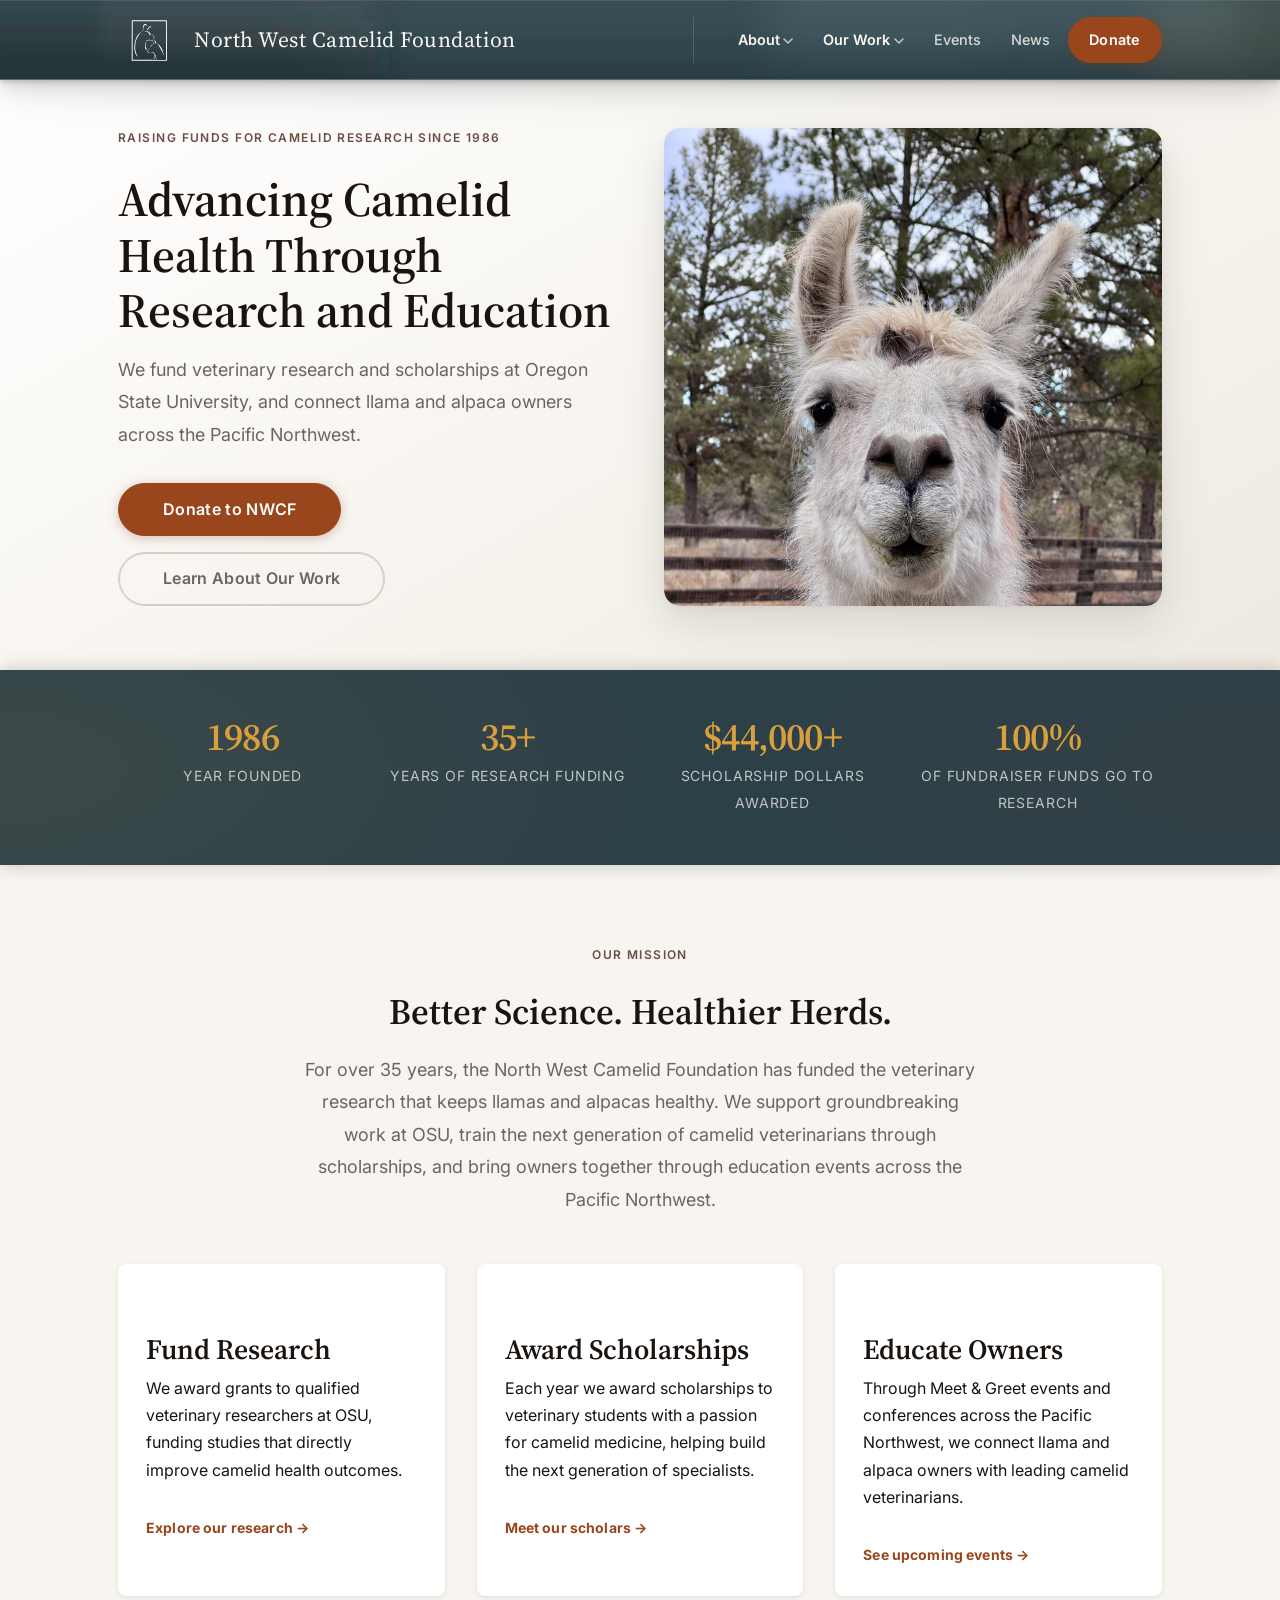
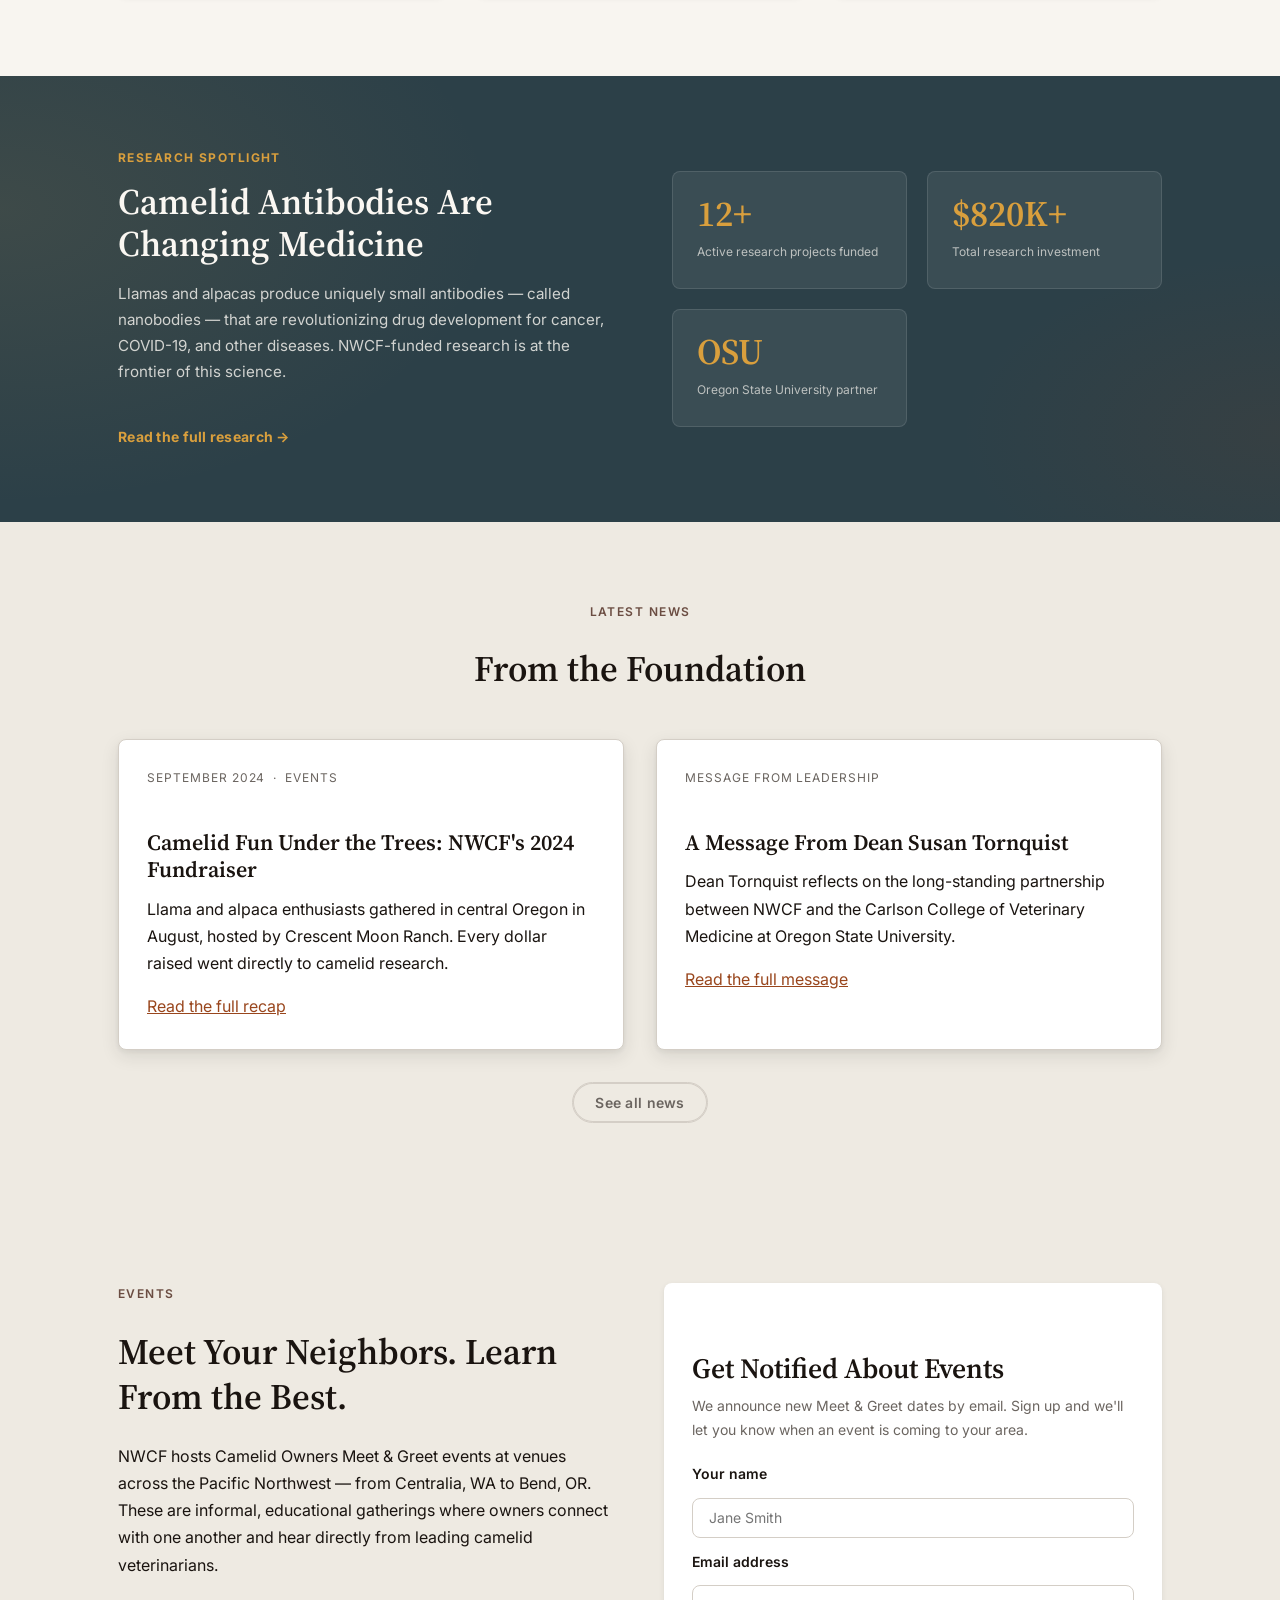
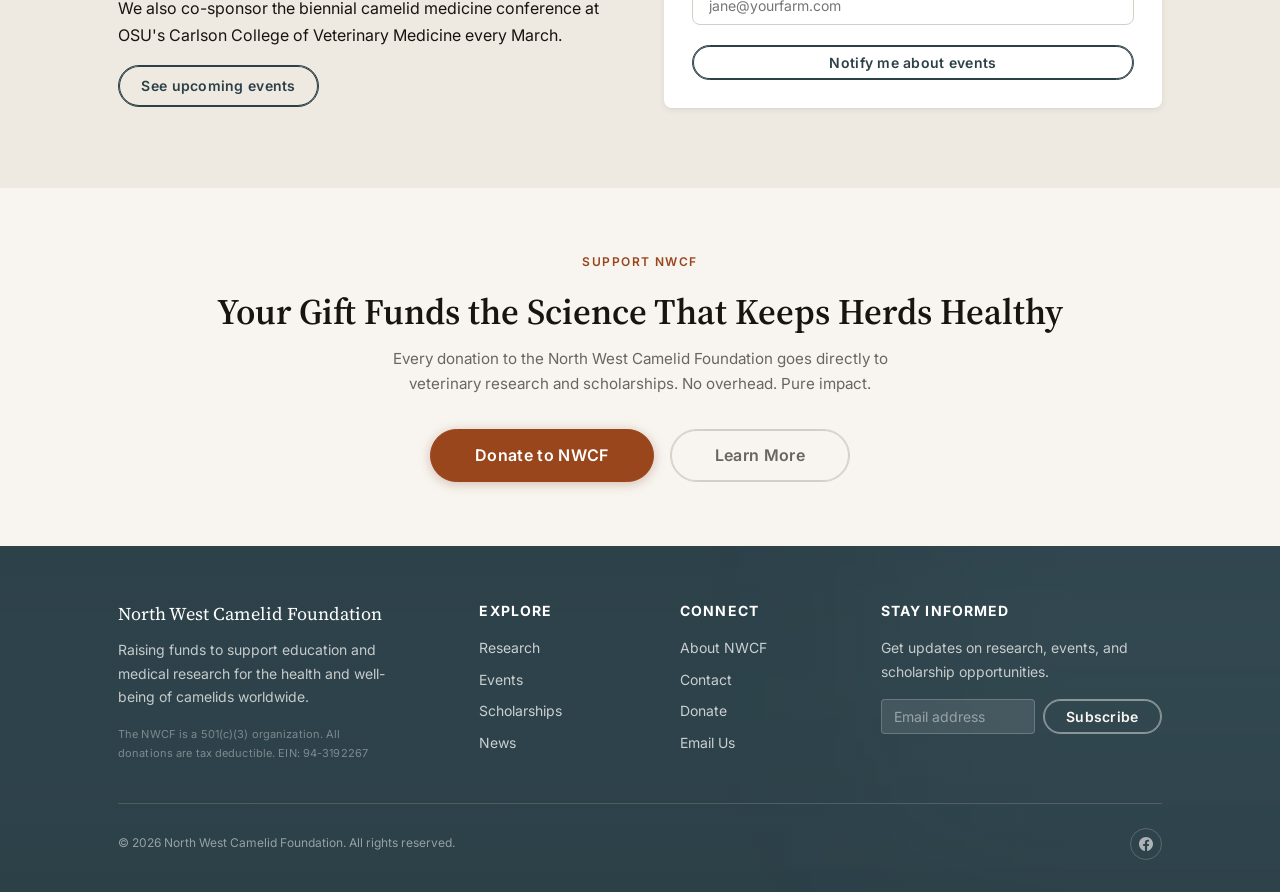
==== commit 13d79322: "Revert homepage to pre-rework design Restores index.html and css/styles-v2.css to the version before" ====
--- a/index.html
+++ b/index.html
@@ -11,8 +11,8 @@
   <link rel="preconnect" href="https://fonts.gstatic.com" crossorigin>
   <link href="https://fonts.googleapis.com/css2?family=Inter:wght@400;500;600;700&family=Source+Serif+4:ital,opsz,wght@0,8..60,400;0,8..60,600;0,8..60,700;1,8..60,400&display=swap" rel="stylesheet">
   <meta name="description" content="The North West Camelid Foundation funds veterinary research and scholarships to advance the health and well-being of llamas and alpacas. Supporting OSU since 1986.">
-  <title>North West Camelid Foundation | Llama and alpaca research at Oregon State since 1986</title>
-  <link rel="stylesheet" href="css/styles-v2.css?v=brown172">
+  <title>North West Camelid Foundation — Advancing Camelid Health Since 1986</title>
+  <link rel="stylesheet" href="css/styles-v2.css?v=brown149">
 </head>
 <body>
 
@@ -58,218 +58,164 @@
     <!-- ===================== HERO ===================== -->
     <section class="hero" aria-labelledby="hero-heading">
       <div class="container">
-        <div class="hero-inner hero-inner--top">
+        <div class="hero-inner">
           <div class="hero-content">
-            <h1 id="hero-heading">We fund llama and alpaca research at Oregon State University.</h1>
-            <p class="lead">The North West Camelid Foundation began in 1986 with owners and breeders who wanted better veterinary care for their animals. The money we raise pays for studies at OSU's Carlson College of Veterinary Medicine, keeps a herd at the university for researchers and students, and funds a yearly scholarship.</p>
+            <span class="section-label">Raising Funds for Camelid Research Since 1986</span>
+            <h1 id="hero-heading">Advancing Camelid Health Through Research and Education</h1>
+            <p class="lead">We fund veterinary research and scholarships at Oregon State University, and connect llama and alpaca owners across the Pacific Northwest.</p>
             <div class="btn-group">
-              <a href="donate.html" class="btn btn-donate btn-lg">Donate</a>
-              <a href="#funded" class="text-link">See what we've funded</a>
-            </div>
-          </div>
-          <figure class="photo-figure">
+              <a href="donate.html" class="btn btn-donate btn-lg">Donate to NWCF</a>
+              <a href="research.html" class="btn btn-secondary btn-lg">Learn About Our Work</a>
+            </div>
+          </div>
+          <div class="hero-media">
             <img
-              src="images/research-team.jpg"
-              alt="About twenty veterinary students and clinicians in scrubs and coveralls, gathered around an ultrasound machine and smiling at the camera"
-              width="1500" height="846"
+              src="images/llama-portrait.jpg"
+              alt="A white llama gazing toward the camera in a Pacific Northwest pasture — one of the animals NWCF-funded research helps protect"
               loading="eager">
-            <figcaption>Veterinary students and clinicians at Oregon State University.</figcaption>
-          </figure>
-        </div>
-      </div>
-    </section>
-
-    <!-- ===================== WHAT WE'VE FUNDED ===================== -->
-    <section class="section section--white" id="funded" aria-labelledby="funded-heading">
-      <div class="container">
-        <div class="split">
+          </div>
+        </div>
+      </div>
+    </section>
+
+    <!-- ===================== IMPACT BAR ===================== -->
+    <section class="impact-bar" aria-label="Foundation impact">
+      <div class="container">
+        <div class="impact-stats">
+          <div class="impact-stat">
+            <strong>1986</strong>
+            <span>Year founded</span>
+          </div>
+          <div class="impact-stat">
+            <strong>35+</strong>
+            <span>Years of research funding</span>
+          </div>
+          <div class="impact-stat">
+            <strong>$44,000+</strong>
+            <span>Scholarship dollars awarded</span>
+          </div>
+          <div class="impact-stat">
+            <strong>100%</strong>
+            <span>Of fundraiser funds go to research</span>
+          </div>
+        </div>
+      </div>
+    </section>
+
+    <!-- ===================== MISSION ===================== -->
+    <section class="section" aria-labelledby="mission-heading">
+      <div class="container">
+        <div class="section-header">
+          <span class="section-label">Our Mission</span>
+          <h2 id="mission-heading">Better Science. Healthier Herds.</h2>
+          <p class="lead">For over 35 years, the North West Camelid Foundation has funded the veterinary research that keeps llamas and alpacas healthy. We support groundbreaking work at OSU, train the next generation of camelid veterinarians through scholarships, and bring owners together through education events across the Pacific Northwest.</p>
+        </div>
+        <div class="grid-3">
+          <div class="card">            <h3>Fund Research</h3>
+            <p>We award grants to qualified veterinary researchers at OSU, funding studies that directly improve camelid health outcomes.</p>
+            <a href="research.html" class="card-link">Explore our research →</a>
+          </div>
+          <div class="card">            <h3>Award Scholarships</h3>
+            <p>Each year we award scholarships to veterinary students with a passion for camelid medicine, helping build the next generation of specialists.</p>
+            <a href="scholarships.html" class="card-link">Meet our scholars →</a>
+          </div>
+          <div class="card">            <h3>Educate Owners</h3>
+            <p>Through Meet &amp; Greet events and conferences across the Pacific Northwest, we connect llama and alpaca owners with leading camelid veterinarians.</p>
+            <a href="events.html" class="card-link">See upcoming events →</a>
+          </div>
+        </div>
+      </div>
+    </section>
+
+    <!-- ===================== RESEARCH SPOTLIGHT ===================== -->
+    <section class="feature-section" aria-labelledby="spotlight-heading">
+      <div class="container">
+        <div class="feature-inner">
           <div>
-            <h2 id="funded-heading">What the money has paid for</h2>
-            <p>From 1987 through 2024 the foundation put $700,521 into camelid research. Of that, $553,954 went to individual studies and $146,567 went to feeding and housing the llamas and alpacas that OSU researchers and students work with.</p>
-            <p>The early grants looked at uterine torsion, rickets and vitamin D, and how llamas process common drugs. These are the most recent:</p>
-          </div>
-          <blockquote class="pull-quote pull-quote--flush">
-            <p>"I was contacted by the University of Georgia about a sick cria. They tried the dose rate from our NWCF study and saw a fourfold increase in white count in 48 hours."</p>
-            <cite>Dr. Erica McKenzie, large animal medicine, Oregon State University</cite>
-          </blockquote>
-        </div>
-
-        <table class="ledger">
-          <caption class="sr-only">Research grants awarded by NWCF, 2022 to 2024</caption>
-          <thead>
-            <tr>
-              <th scope="col">Year</th>
-              <th scope="col">Study</th>
-              <th scope="col" class="ledger__amount">Grant</th>
-            </tr>
-          </thead>
-          <tbody>
-            <tr>
-              <td>2024</td>
-              <td>Injectable anesthesia in llamas and alpacas</td>
-              <td class="ledger__amount">$6,350</td>
-            </tr>
-            <tr>
-              <td>2024</td>
-              <td>A blood test to tell whether a newborn cria got enough antibodies from its mother's first milk</td>
-              <td class="ledger__amount">$5,180</td>
-            </tr>
-            <tr>
-              <td>2023</td>
-              <td>Normal heart ultrasound measurements for llamas and alpacas, a joint project with the University of Pennsylvania</td>
-              <td class="ledger__amount">$20,800</td>
-            </tr>
-            <tr>
-              <td>2023</td>
-              <td>Gastritis in llamas and alpacas</td>
-              <td class="ledger__amount">$9,845</td>
-            </tr>
-            <tr>
-              <td>2022</td>
-              <td>Developing a llama-derived antibody that binds the GLP-1 receptor</td>
-              <td class="ledger__amount">$12,000</td>
-            </tr>
-          </tbody>
-        </table>
-        <p class="ledger-note"><a href="NWCF-Research-Investment-History-to-2024.pdf">Every grant since 1987 (PDF)</a> &nbsp;·&nbsp; <a href="research.html">How OSU researchers apply</a></p>
-      </div>
-    </section>
-
-    <!-- ===================== SCHOLARSHIP ===================== -->
-    <section class="section" aria-labelledby="scholars-heading">
-      <div class="container">
-        <div class="split split--reverse">
+            <span class="feature-eyebrow">Research Spotlight</span>
+            <h2 id="spotlight-heading">Camelid Antibodies Are Changing Medicine</h2>
+            <p>Llamas and alpacas produce uniquely small antibodies — called nanobodies — that are revolutionizing drug development for cancer, COVID-19, and other diseases. NWCF-funded research is at the frontier of this science.</p>
+            <a href="research.html" class="learn-link">Read the full research →</a>
+          </div>
+          <div class="feature-stat-grid">
+            <div class="feature-stat"><strong>12+</strong><span>Active research projects funded</span></div>
+            <div class="feature-stat"><strong>$820K+</strong><span>Total research investment</span></div>
+            <div class="feature-stat"><strong>OSU</strong><span>Oregon State University partner</span></div>
+          </div>
+        </div>
+      </div>
+    </section>
+
+    <!-- ===================== LATEST NEWS ===================== -->
+    <section class="section section--bg" aria-labelledby="news-heading">
+      <div class="container">
+        <div class="section-header">
+          <span class="section-label">Latest News</span>
+          <h2 id="news-heading">From the Foundation</h2>
+        </div>
+        <div class="grid-2">
+          <article class="news-card">
+            <div class="news-card-body">
+              <p class="news-card-meta">September 2024 &nbsp;·&nbsp; Events</p>
+              <h3>Camelid Fun Under the Trees: NWCF's 2024 Fundraiser</h3>
+              <p>Llama and alpaca enthusiasts gathered in central Oregon in August, hosted by Crescent Moon Ranch. Every dollar raised went directly to camelid research.</p>
+              <a href="news.html">Read the full recap</a>
+            </div>
+          </article>
+          <article class="news-card">
+            <div class="news-card-body">
+              <p class="news-card-meta">Message from Leadership</p>
+              <h3>A Message From Dean Susan Tornquist</h3>
+              <p>Dean Tornquist reflects on the long-standing partnership between NWCF and the Carlson College of Veterinary Medicine at Oregon State University.</p>
+              <a href="news.html">Read the full message</a>
+            </div>
+          </article>
+        </div>
+        <div class="text-center" style="margin-top:2rem;">
+          <a href="news.html" class="btn btn-secondary">See all news</a>
+        </div>
+      </div>
+    </section>
+
+    <!-- ===================== EVENTS TEASER ===================== -->
+    <section class="section section--panel" aria-labelledby="events-heading">
+      <div class="container">
+        <div class="grid-2" style="align-items:center; gap:3rem;">
           <div>
-            <h2 id="scholars-heading">The scholarship</h2>
-            <p>Every year since 1993 the foundation has given a scholarship to a veterinary student with an interest in llamas and alpacas. In 2002 it became a permanent endowment at OSU, and the college's own committee now picks the recipient. Awards so far come to more than $44,000.</p>
-            <p><a href="scholarships.html">All recipients and how the endowment started</a></p>
-
-            <ul class="person-list">
-              <li class="person">
-                <img class="person__photo" src="images/scholarship-henry-laurita.jpg" alt="" width="400" height="463" loading="lazy">
-                <div>
-                  <h3 class="person__name">Henry Laurita <span class="person__meta">2023 and 2024</span></h3>
-                  <p>From Hope, Maine. He plans to run a mobile livestock practice back home.</p>
-                </div>
-              </li>
-              <li class="person">
-                <img class="person__photo" src="images/scholarship-tovah-yenna.jpg" alt="" width="400" height="452" loading="lazy">
-                <div>
-                  <h3 class="person__name">Tovah Yenna <span class="person__meta">2024</span></h3>
-                  <p>A Navy veteran who started vet school at 40. She keeps dairy goats and two llamas.</p>
-                </div>
-              </li>
-            </ul>
-          </div>
-
-          <figure class="photo-figure photo-figure--portrait">
-            <img
-              src="images/scholarship-desiree-gray.jpg"
-              alt="Desiree Gray, wearing a stethoscope, kneeling beside a black alpaca in a halter"
-              width="400" height="579"
-              loading="lazy">
-            <figcaption><strong>Desiree Gray</strong>, 2025 recipient, OSU class of 2027. She grew up in Jackson, Wyoming, and wants to practice mixed-animal and critical care medicine in rural communities.</figcaption>
-          </figure>
-        </div>
-      </div>
-    </section>
-
-    <!-- ===================== LLAMA ANTIBODIES ===================== -->
-    <section class="section section--brown" aria-labelledby="antibody-heading">
-      <div class="container">
-        <div class="split">
-          <div>
-            <h2 id="antibody-heading">Why medical researchers want llama antibodies</h2>
-            <p>In 1989 scientists found that llamas, alpacas and other camelids make an antibody that is missing a piece every other mammal's antibodies have. In the lab it can be cut down further into a nanobody, which is small enough to reach places ordinary antibodies can't.</p>
-            <p>At OSU, Dr. Chris Cebra and his colleagues are making nanobodies aimed at tuberculosis, dengue virus, and cancer proteins in dogs. The foundation's 2022 grant paid for one of these antibody projects.</p>
-            <p><a href="research.html" class="text-link text-link--on-dark">More about the nanobody work</a></p>
-          </div>
-          <figure class="photo-figure">
-            <img
-              src="images/Dean-Tornquist-giving-a-treat-to-llama.jpg"
-              alt="Dean Susan Tornquist holding out a piece of carrot to a brown llama"
-              width="1200" height="675"
-              loading="lazy">
-            <figcaption>"The only other animal known to produce these small antibodies is the shark. It is logistically easier to work with llamas and alpacas." Dean Susan Tornquist, Carlson College of Veterinary Medicine</figcaption>
-          </figure>
-        </div>
-      </div>
-    </section>
-
-    <!-- ===================== GATHERINGS + NEWS ===================== -->
-    <section class="section" aria-labelledby="gatherings-heading">
-      <div class="container">
-        <figure class="photo-figure photo-figure--wide">
-          <img
-            src="under_the_trees-event-2024-980x422.jpg"
-            alt="Several dozen people at tables with red tablecloths on a lawn, shaded by tall juniper and pine trees"
-            width="980" height="422"
-            loading="lazy">
-          <figcaption>The 2024 fundraiser at Crescent Moon Ranch in central Oregon.</figcaption>
-        </figure>
-
-        <div class="split">
-          <div>
-            <h2 id="gatherings-heading">Where we get together</h2>
-            <p>Most of what we raise comes from one fundraiser a year, usually on a member's farm, with lunch, a silent auction, and an update from the OSU vets. We also hold Meet &amp; Greets for owners and co-sponsor a camelid medicine conference at OSU.</p>
-            <p>Nothing is scheduled right now. <a href="events.html">The events page</a> is where new dates will appear.</p>
-
-            <div class="past-events-list">
-              <div class="past-event">
-                <div class="past-event__year">2025</div>
-                <div class="past-event__content">
-                  <h3 class="past-event__name">Picnic at Frog Pond Farm</h3>
-                  <p class="past-event__location">Near Wilsonville, Oregon</p>
-                </div>
+            <span class="section-label">Events</span>
+            <h2 id="events-heading">Meet Your Neighbors. Learn From the Best.</h2>
+            <p>NWCF hosts Camelid Owners Meet &amp; Greet events at venues across the Pacific Northwest — from Centralia, WA to Bend, OR. These are informal, educational gatherings where owners connect with one another and hear directly from leading camelid veterinarians.</p>
+            <p>We also co-sponsor the biennial camelid medicine conference at OSU's Carlson College of Veterinary Medicine every March.</p>
+            <div class="btn-group">
+              <a href="events.html" class="btn btn-primary">See upcoming events</a>
+            </div>
+          </div>
+          <div class="card">
+            <h3>Get Notified About Events</h3>
+            <p class="text-muted" style="font-size:0.875rem; margin-bottom:1.25rem;">We announce new Meet &amp; Greet dates by email. Sign up and we'll let you know when an event is coming to your area.</p>
+            <form action="#" method="post" aria-label="Event notifications signup">
+              <div style="display:flex; flex-direction:column; gap:0.75rem;">
+                <label for="signup-name" style="font-size:0.875rem; font-weight:600;">Your name</label>
+                <input type="text" id="signup-name" name="name" placeholder="Jane Smith" style="padding:0.65rem 1rem; border:1px solid var(--border); border-radius:var(--radius-md); font-family:inherit; font-size:0.875rem; color:var(--text); background:var(--white);">
+                <label for="signup-email" style="font-size:0.875rem; font-weight:600;">Email address</label>
+                <input type="email" id="signup-email" name="email" placeholder="jane@yourfarm.com" style="padding:0.65rem 1rem; border:1px solid var(--border); border-radius:var(--radius-md); font-family:inherit; font-size:0.875rem; color:var(--text); background:var(--white);">
+                <button type="submit" class="btn btn-primary" style="margin-top:0.5rem;">Notify me about events</button>
               </div>
-              <div class="past-event">
-                <div class="past-event__year">2024</div>
-                <div class="past-event__content">
-                  <h3 class="past-event__name">Fundraiser and silent auction</h3>
-                  <p class="past-event__location">Crescent Moon Ranch, central Oregon</p>
-                </div>
-              </div>
-              <div class="past-event">
-                <div class="past-event__year">2023</div>
-                <div class="past-event__content">
-                  <h3 class="past-event__name">Camelid medicine conference</h3>
-                  <p class="past-event__location">Oregon State University, Corvallis</p>
-                </div>
-              </div>
-            </div>
-          </div>
-
-          <div>
-            <h2 class="h-small">News</h2>
-            <ul class="link-list">
-              <li>
-                <a href="news.html">A message from Dean Susan Tornquist</a>
-                <span class="link-list__meta">September 2025</span>
-              </li>
-              <li>
-                <a href="news.html">Camelid Fun Under the Trees: the 2024 fundraiser</a>
-                <span class="link-list__meta">September 2024</span>
-              </li>
-              <li>
-                <a href="news.html">The 2023 conference at OSU</a>
-                <span class="link-list__meta">March 2023</span>
-              </li>
-            </ul>
-          </div>
-        </div>
-      </div>
-    </section>
-
-    <!-- ===================== GIVE ===================== -->
-    <section class="section section--panel" aria-labelledby="give-heading">
-      <div class="container">
-        <div class="give">
-          <h2 id="give-heading">Giving</h2>
-          <p>All of the money raised at our fundraisers goes to research and to the OSU herd. NWCF is a 501(c)(3), so gifts are tax deductible.</p>
-          <div class="btn-group">
-            <a href="donate.html" class="btn btn-donate btn-lg">Donate</a>
-            <a href="mailto:info@NWCamelidFoundation.org" class="text-link">Or write to us at info@NWCamelidFoundation.org</a>
-          </div>
+            </form>
+          </div>
+        </div>
+      </div>
+    </section>
+
+    <!-- ===================== CTA BAND ===================== -->
+    <section class="cta-band cta-band--light" aria-labelledby="donate-heading">
+      <div class="container">
+        <span class="section-label">Support NWCF</span>
+        <h2 id="donate-heading">Your Gift Funds the Science That Keeps Herds Healthy</h2>
+        <p>Every donation to the North West Camelid Foundation goes directly to veterinary research and scholarships. No overhead. Pure impact.</p>
+        <div class="cta-buttons">
+          <a href="donate.html" class="btn btn-donate btn-lg">Donate to NWCF</a>
+          <a href="about.html" class="btn btn-secondary btn-lg">Learn More</a>
         </div>
       </div>
     </section>
--- a/css/styles-v2.css
+++ b/css/styles-v2.css
@@ -2557,279 +2557,3 @@
   font-weight: 600;
   margin: 0;
 }
-
-/* ------------------------------------------------------------
-   Editorial components (homepage, reusable site-wide)
-   Uneven two-column layout, captioned photos, grant ledger,
-   small person entries, and a dated link list.
-   ------------------------------------------------------------ */
-
-/* Hero text and photo aligned to the top instead of stretched */
-.hero-inner--top {
-  align-items: start;
-}
-
-/* Uneven two-column layout: wide text column, narrower aside */
-.split {
-  display: grid;
-  grid-template-columns: minmax(0, 3fr) minmax(0, 2fr);
-  gap: 3.5rem;
-  align-items: start;
-}
-
-.split--reverse {
-  grid-template-columns: minmax(0, 3fr) minmax(0, 2fr);
-}
-
-.split > * > h2:first-child {
-  margin-top: 0;
-}
-
-/* Plain inline link that sits next to a button */
-.text-link {
-  color: var(--terra);
-  font-weight: 600;
-  text-decoration: underline;
-  text-underline-offset: 0.2em;
-}
-
-.text-link:hover {
-  color: var(--brown);
-}
-
-.section--brown a,
-.text-link--on-dark {
-  color: var(--gold);
-}
-
-.section--brown a:hover,
-.text-link--on-dark:hover {
-  color: var(--light);
-}
-
-.section--brown a:focus-visible {
-  outline-color: var(--gold);
-}
-
-/* Photo with a caption */
-.photo-figure {
-  margin: 0;
-}
-
-.photo-figure img {
-  width: 100%;
-  height: auto;
-  border-radius: var(--radius-md);
-}
-
-.photo-figure figcaption {
-  margin-top: 0.75rem;
-  font-size: var(--size-sm);
-  line-height: 1.6;
-  color: var(--muted);
-}
-
-.photo-figure figcaption strong {
-  color: var(--text);
-}
-
-.section--brown .photo-figure figcaption {
-  color: rgba(250, 248, 245, 0.85);
-}
-
-.photo-figure--wide {
-  margin-bottom: 3rem;
-}
-
-.photo-figure--wide img {
-  aspect-ratio: 21 / 9;
-  object-fit: cover;
-}
-
-.photo-figure--portrait img {
-  aspect-ratio: 4 / 5;
-  object-fit: cover;
-  object-position: center top;
-}
-
-/* Pull quote used as an aside rather than between paragraphs */
-.pull-quote--flush {
-  margin-block: 0;
-}
-
-.pull-quote cite {
-  display: block;
-}
-
-/* Grant ledger: a plain table of year, study, amount */
-.ledger {
-  width: 100%;
-  margin-top: 2.5rem;
-  border-collapse: collapse;
-  font-size: var(--size-base);
-}
-
-.ledger th {
-  padding: 0 0 0.6rem;
-  font-size: var(--size-sm);
-  font-weight: 600;
-  text-align: left;
-  color: var(--muted);
-  border-bottom: 2px solid var(--text);
-}
-
-.ledger td {
-  padding: 0.9rem 1.5rem 0.9rem 0;
-  vertical-align: top;
-  border-bottom: 1px solid var(--border);
-}
-
-.ledger td:first-child {
-  width: 5rem;
-  font-family: var(--font-heading);
-  font-weight: 600;
-  white-space: nowrap;
-}
-
-.ledger th.ledger__amount,
-.ledger td.ledger__amount {
-  padding-right: 0;
-  text-align: right;
-  white-space: nowrap;
-  font-variant-numeric: tabular-nums;
-}
-
-.ledger-note {
-  margin-top: 1.25rem;
-  font-size: var(--size-sm);
-}
-
-/* Person entry: small photo beside a name and a line or two */
-.person-list {
-  list-style: none;
-  margin-top: 2.5rem;
-  display: grid;
-  gap: 1.5rem;
-}
-
-.person {
-  display: grid;
-  grid-template-columns: 5.5rem 1fr;
-  gap: 1.25rem;
-  align-items: start;
-}
-
-.person__photo {
-  width: 5.5rem;
-  height: 5.5rem;
-  object-fit: cover;
-  object-position: center top;
-  border-radius: var(--radius-md);
-}
-
-.person__name {
-  margin: 0 0 0.25rem;
-  font-size: var(--size-md);
-}
-
-.person__meta {
-  margin-left: 0.4rem;
-  font-family: var(--font-body);
-  font-size: var(--size-sm);
-  font-weight: 400;
-  color: var(--muted);
-}
-
-/* Smaller section heading for a secondary column */
-.h-small {
-  font-size: var(--size-lg);
-  margin-bottom: 1rem;
-  padding-bottom: 0.6rem;
-  border-bottom: 2px solid var(--text);
-}
-
-/* Dated list of links */
-.link-list {
-  list-style: none;
-}
-
-.link-list li {
-  padding-block: 0.9rem;
-  border-bottom: 1px solid var(--border);
-}
-
-.link-list a {
-  display: block;
-  font-family: var(--font-heading);
-  font-size: var(--size-md);
-  font-weight: 600;
-  line-height: 1.35;
-}
-
-.link-list__meta {
-  display: block;
-  margin-top: 0.2rem;
-  font-size: var(--size-sm);
-  color: var(--muted);
-}
-
-.split .past-events-list {
-  margin-top: 2.5rem;
-}
-
-/* Closing donate block: left-aligned, narrow measure */
-.give {
-  max-width: 38rem;
-}
-
-.give .btn-group {
-  margin-top: 1.5rem;
-}
-
-@media (max-width: 900px) {
-  .split,
-  .split--reverse {
-    grid-template-columns: 1fr;
-    gap: 2.5rem;
-  }
-
-  .photo-figure--portrait {
-    max-width: 22rem;
-  }
-}
-
-@media (max-width: 560px) {
-  .ledger thead {
-    position: absolute;
-    width: 1px;
-    height: 1px;
-    overflow: hidden;
-    clip: rect(0, 0, 0, 0);
-  }
-
-  .ledger tr {
-    display: grid;
-    grid-template-columns: 1fr auto;
-    gap: 0.15rem 1rem;
-    padding-block: 0.9rem;
-    border-bottom: 1px solid var(--border);
-  }
-
-  .ledger td {
-    padding: 0;
-    border: 0;
-  }
-
-  .ledger td:nth-child(2) {
-    grid-column: 1 / -1;
-    grid-row: 2;
-  }
-
-  .photo-figure--wide img {
-    aspect-ratio: 3 / 2;
-  }
-}
-
-.split .past-event__name {
-  margin-top: 0;
-}
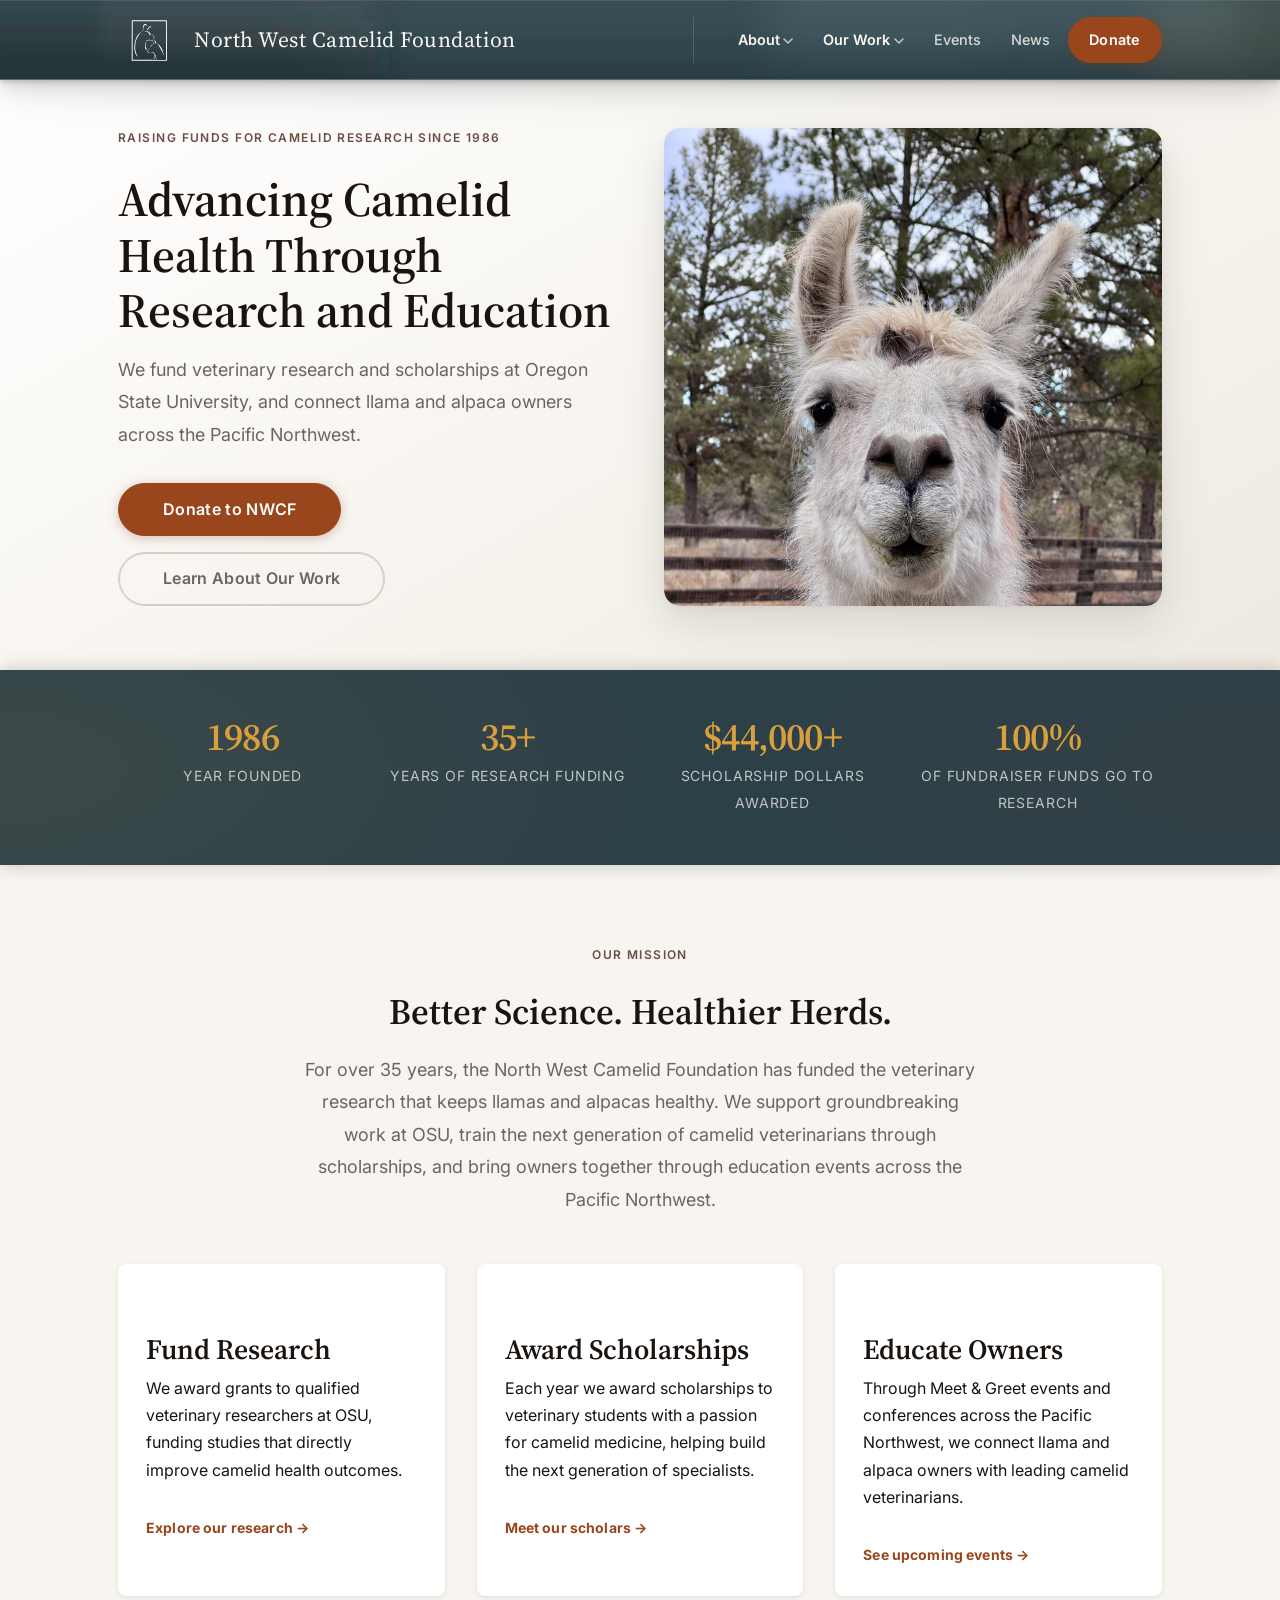
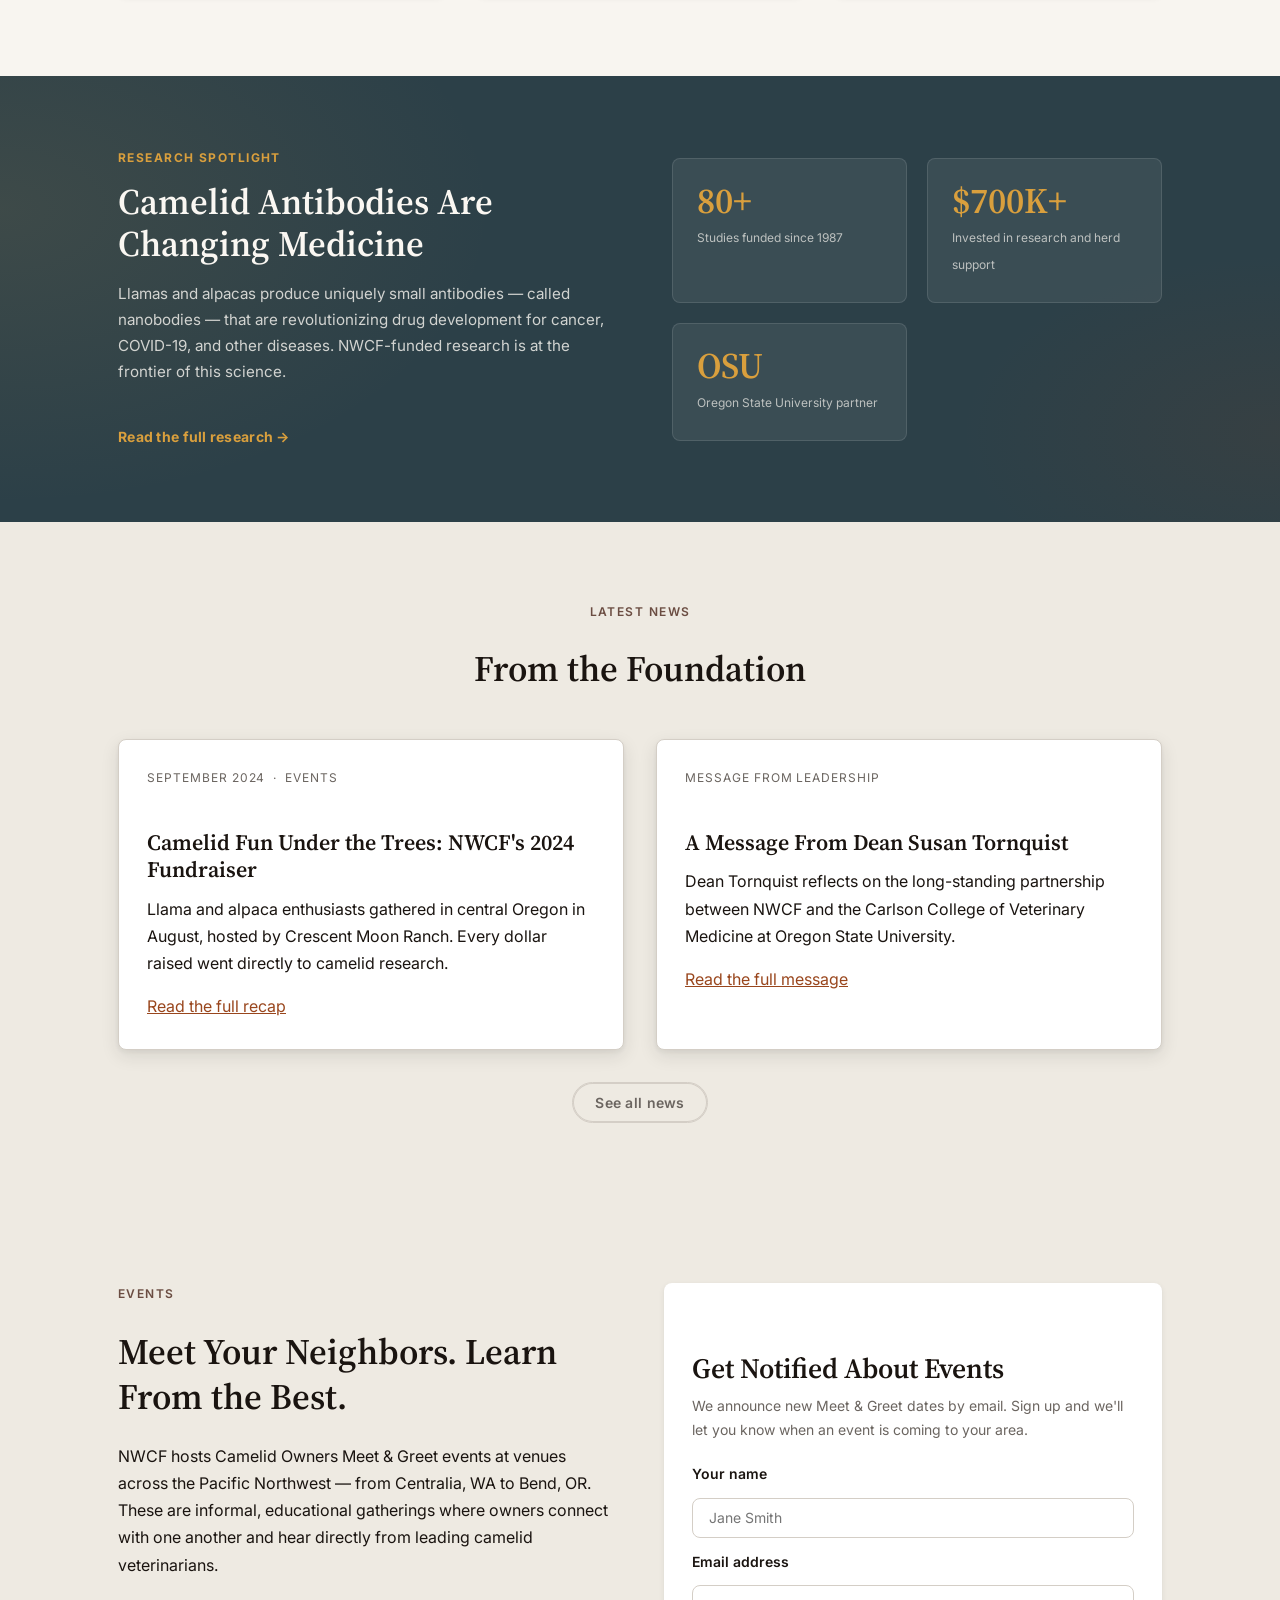
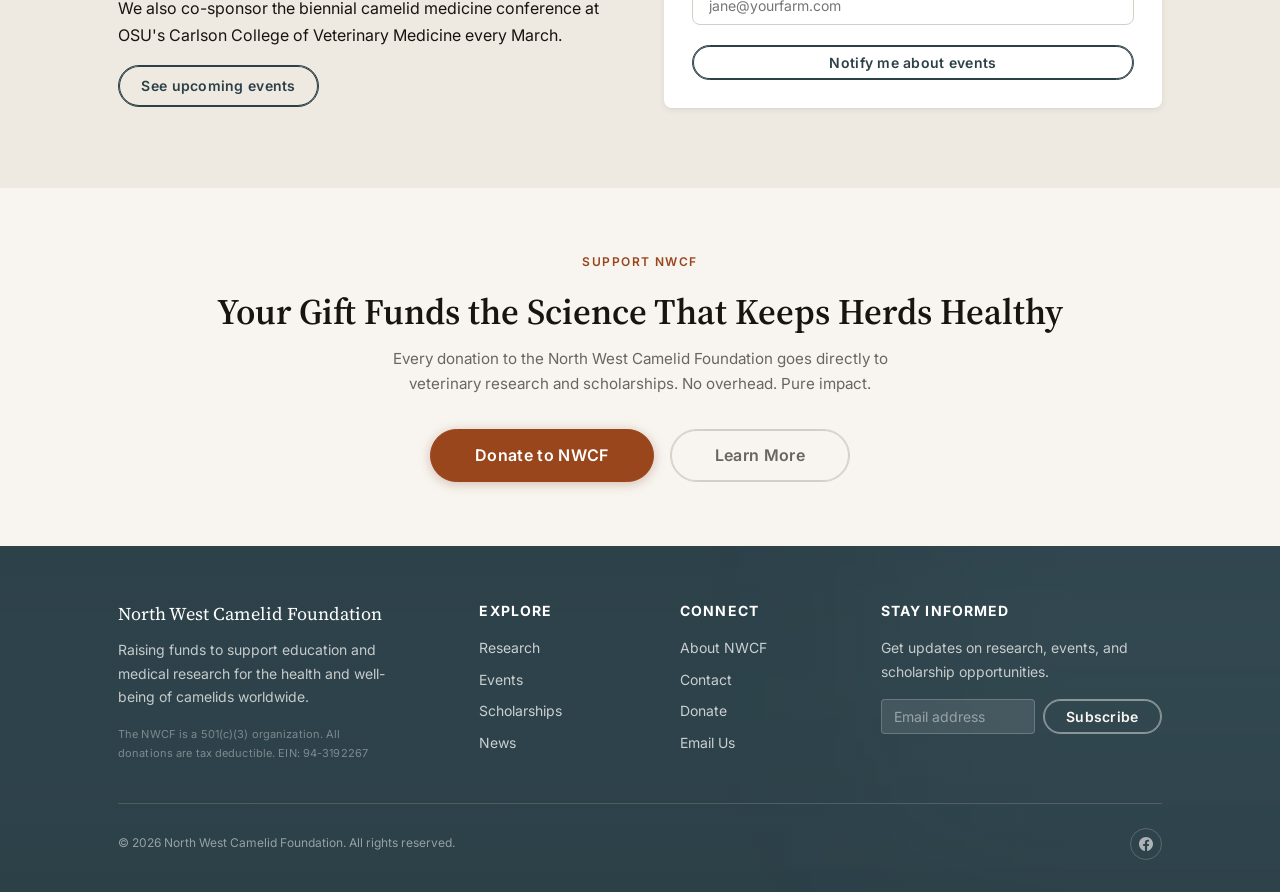
==== commit 5b7a0282: "Correct homepage research stats to match investment history 80+ studies funded since 1987 and $700K+" ====
--- a/index.html
+++ b/index.html
@@ -138,8 +138,8 @@
             <a href="research.html" class="learn-link">Read the full research →</a>
           </div>
           <div class="feature-stat-grid">
-            <div class="feature-stat"><strong>12+</strong><span>Active research projects funded</span></div>
-            <div class="feature-stat"><strong>$820K+</strong><span>Total research investment</span></div>
+            <div class="feature-stat"><strong>80+</strong><span>Studies funded since 1987</span></div>
+            <div class="feature-stat"><strong>$700K+</strong><span>Invested in research and herd support</span></div>
             <div class="feature-stat"><strong>OSU</strong><span>Oregon State University partner</span></div>
           </div>
         </div>
